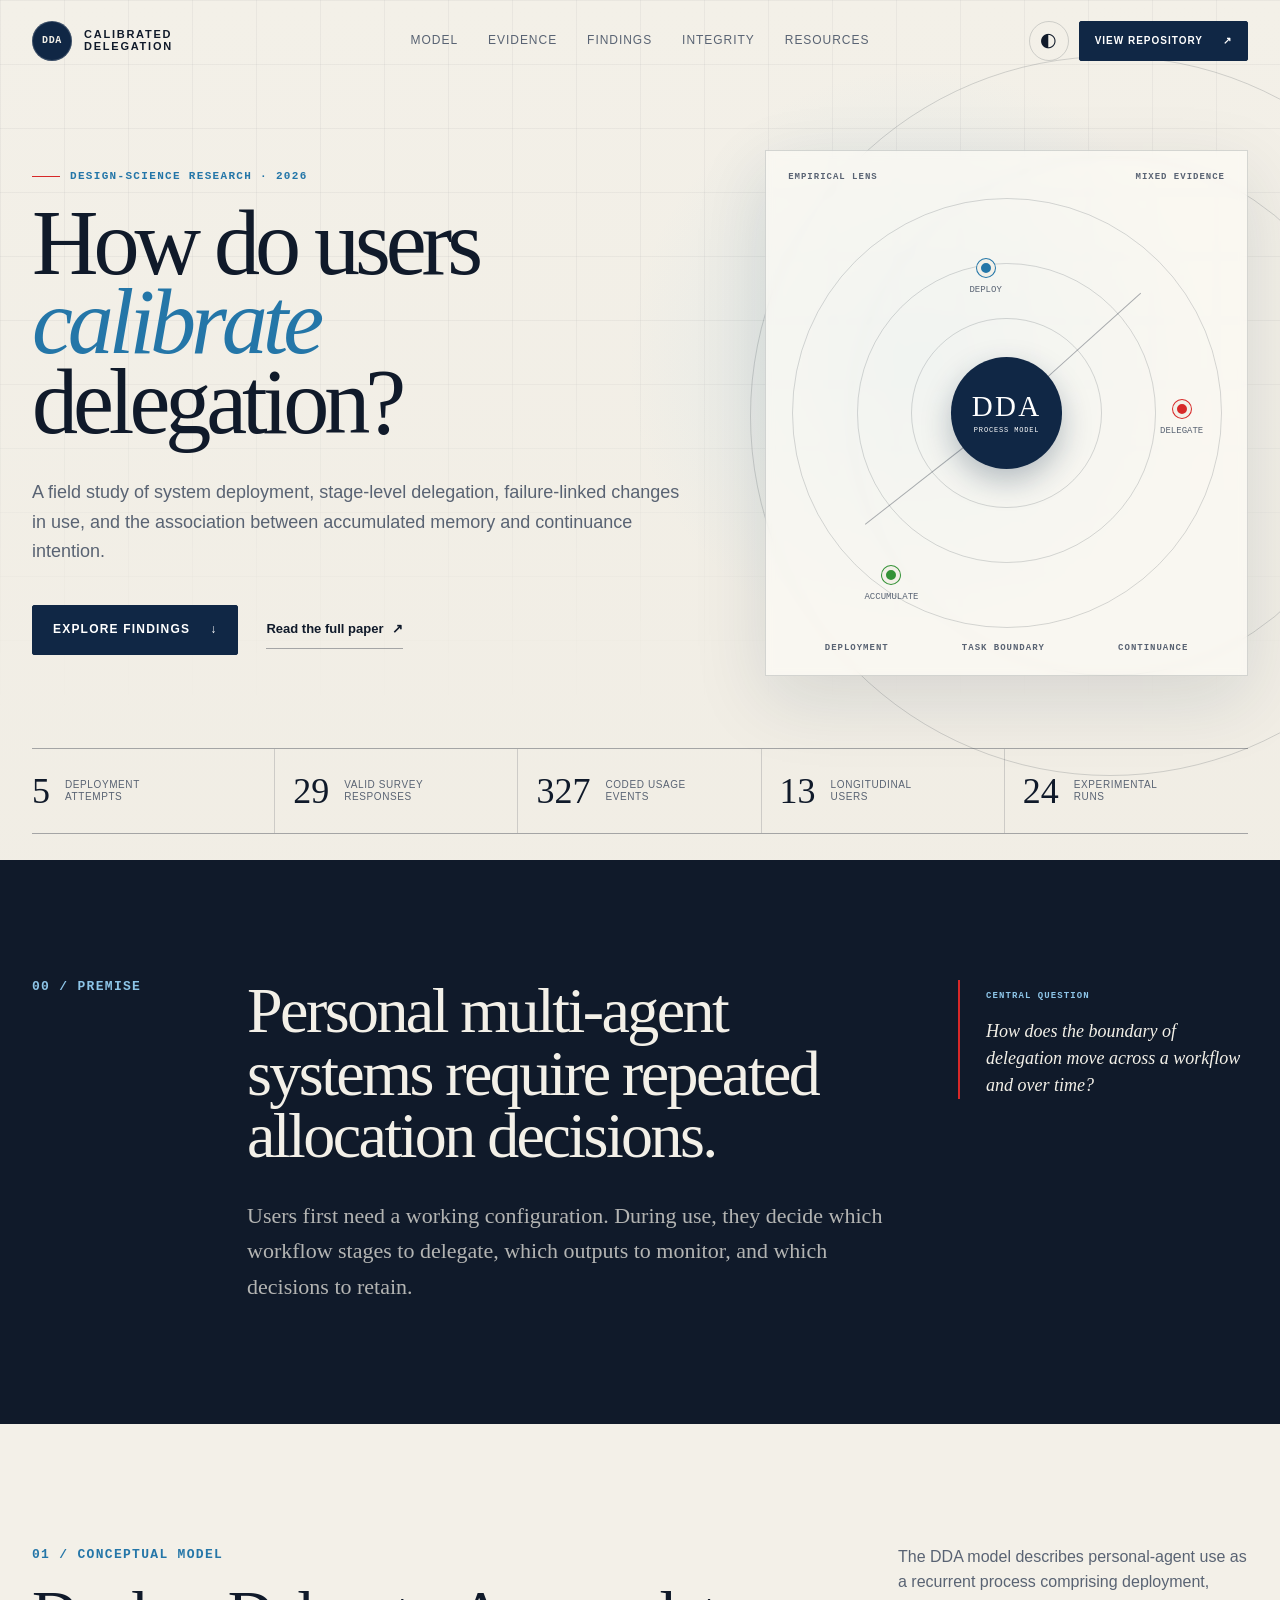
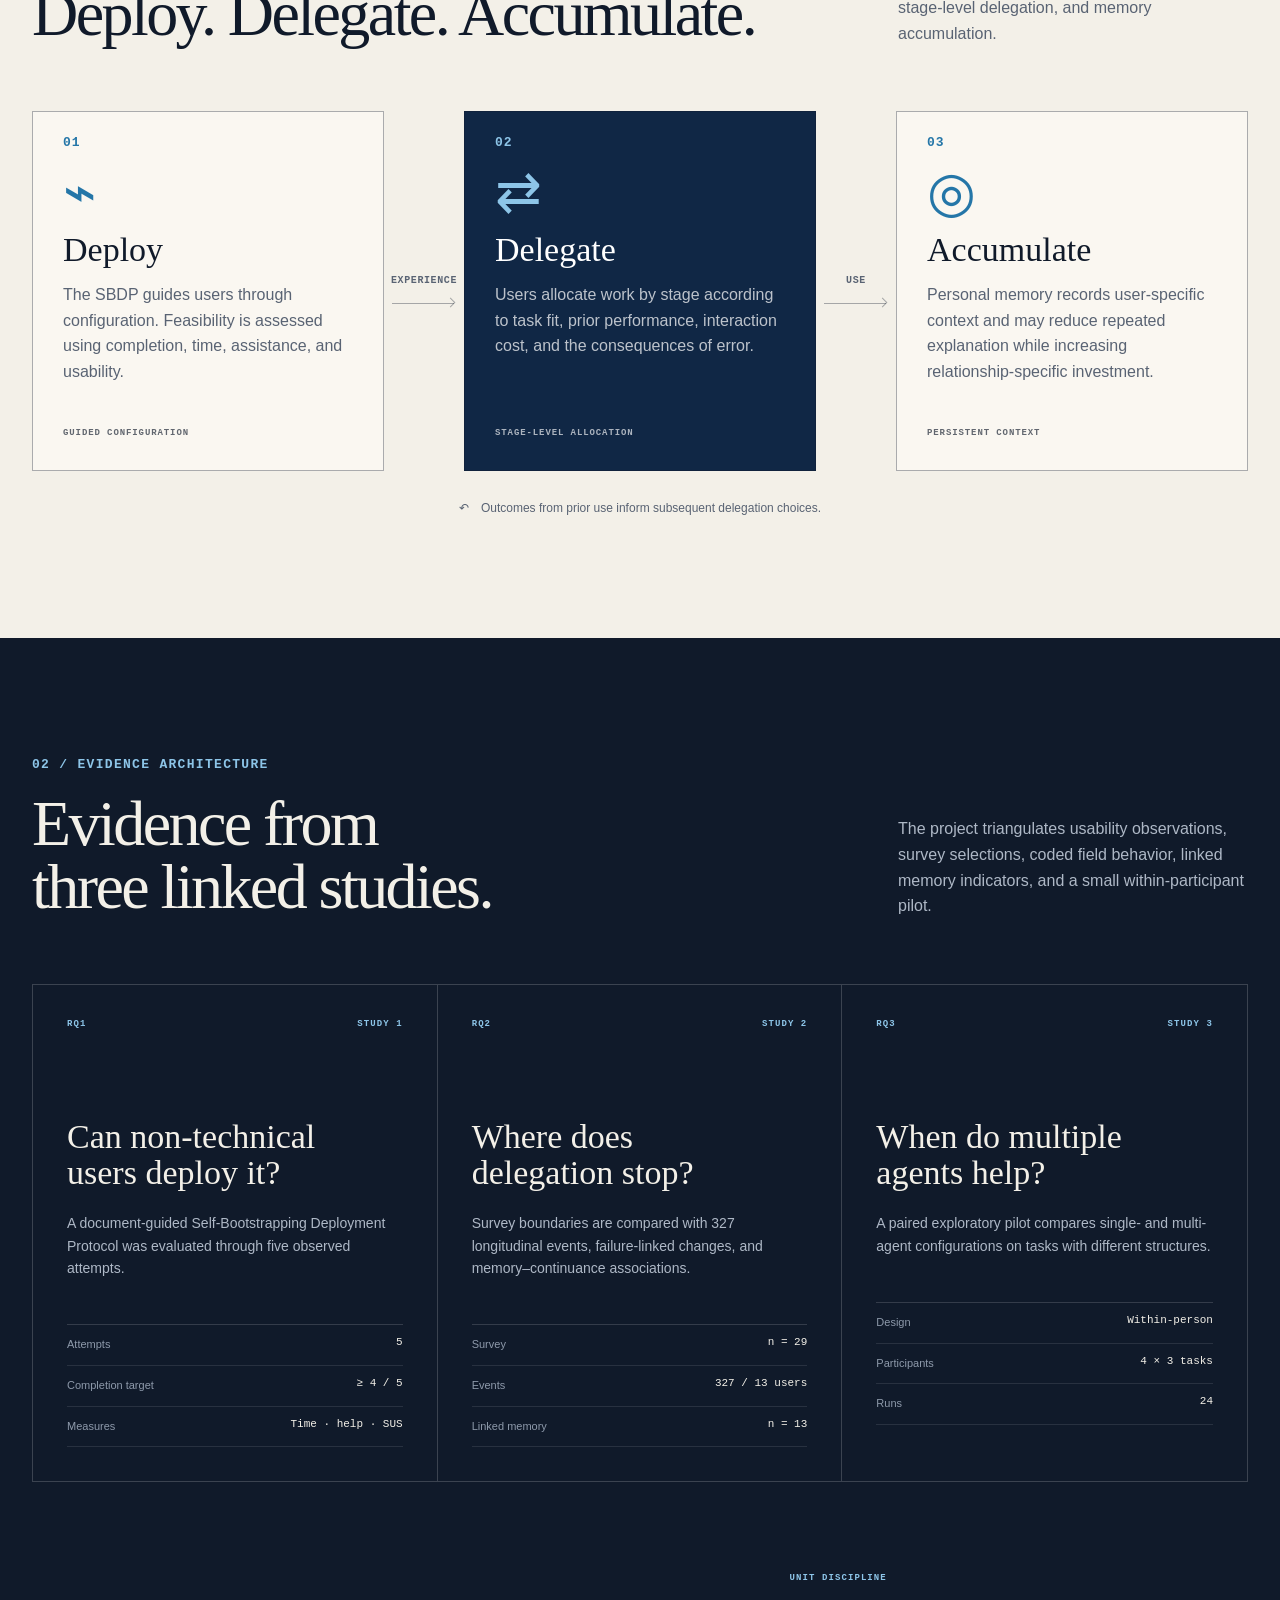
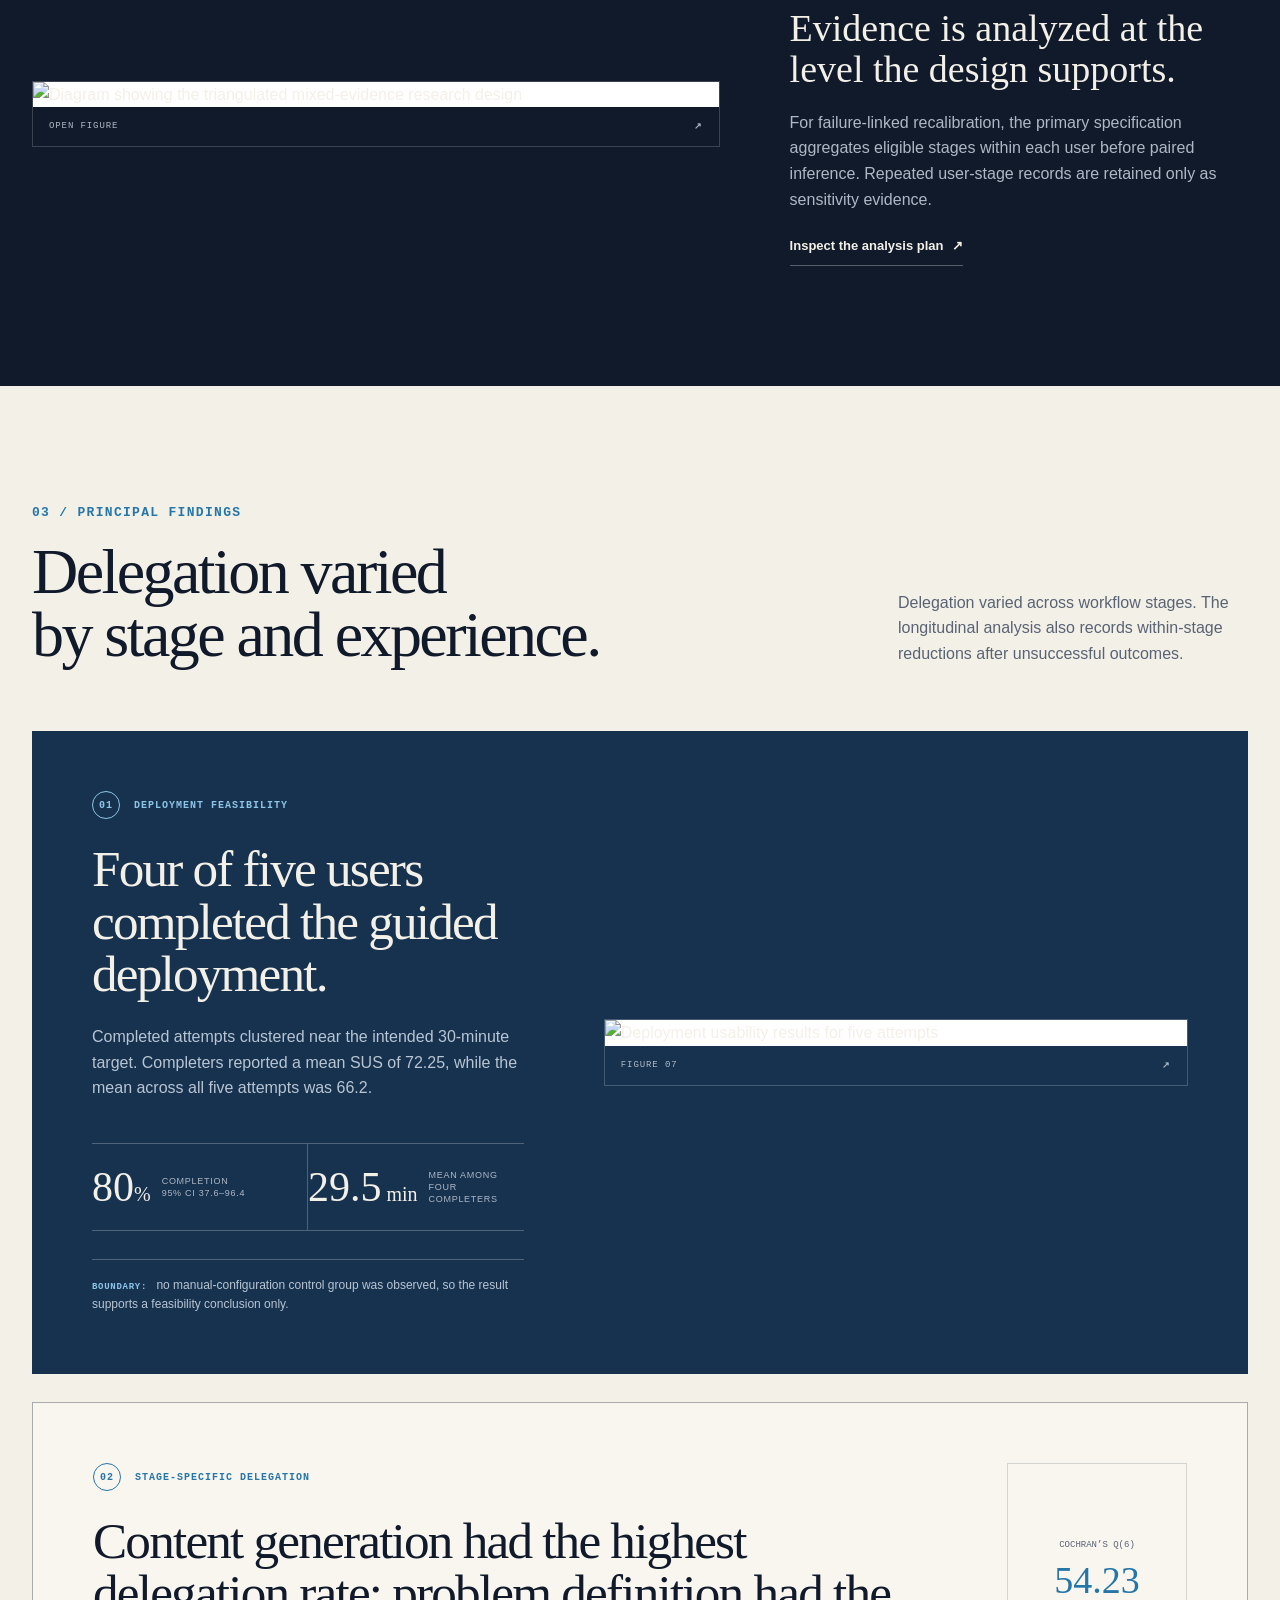
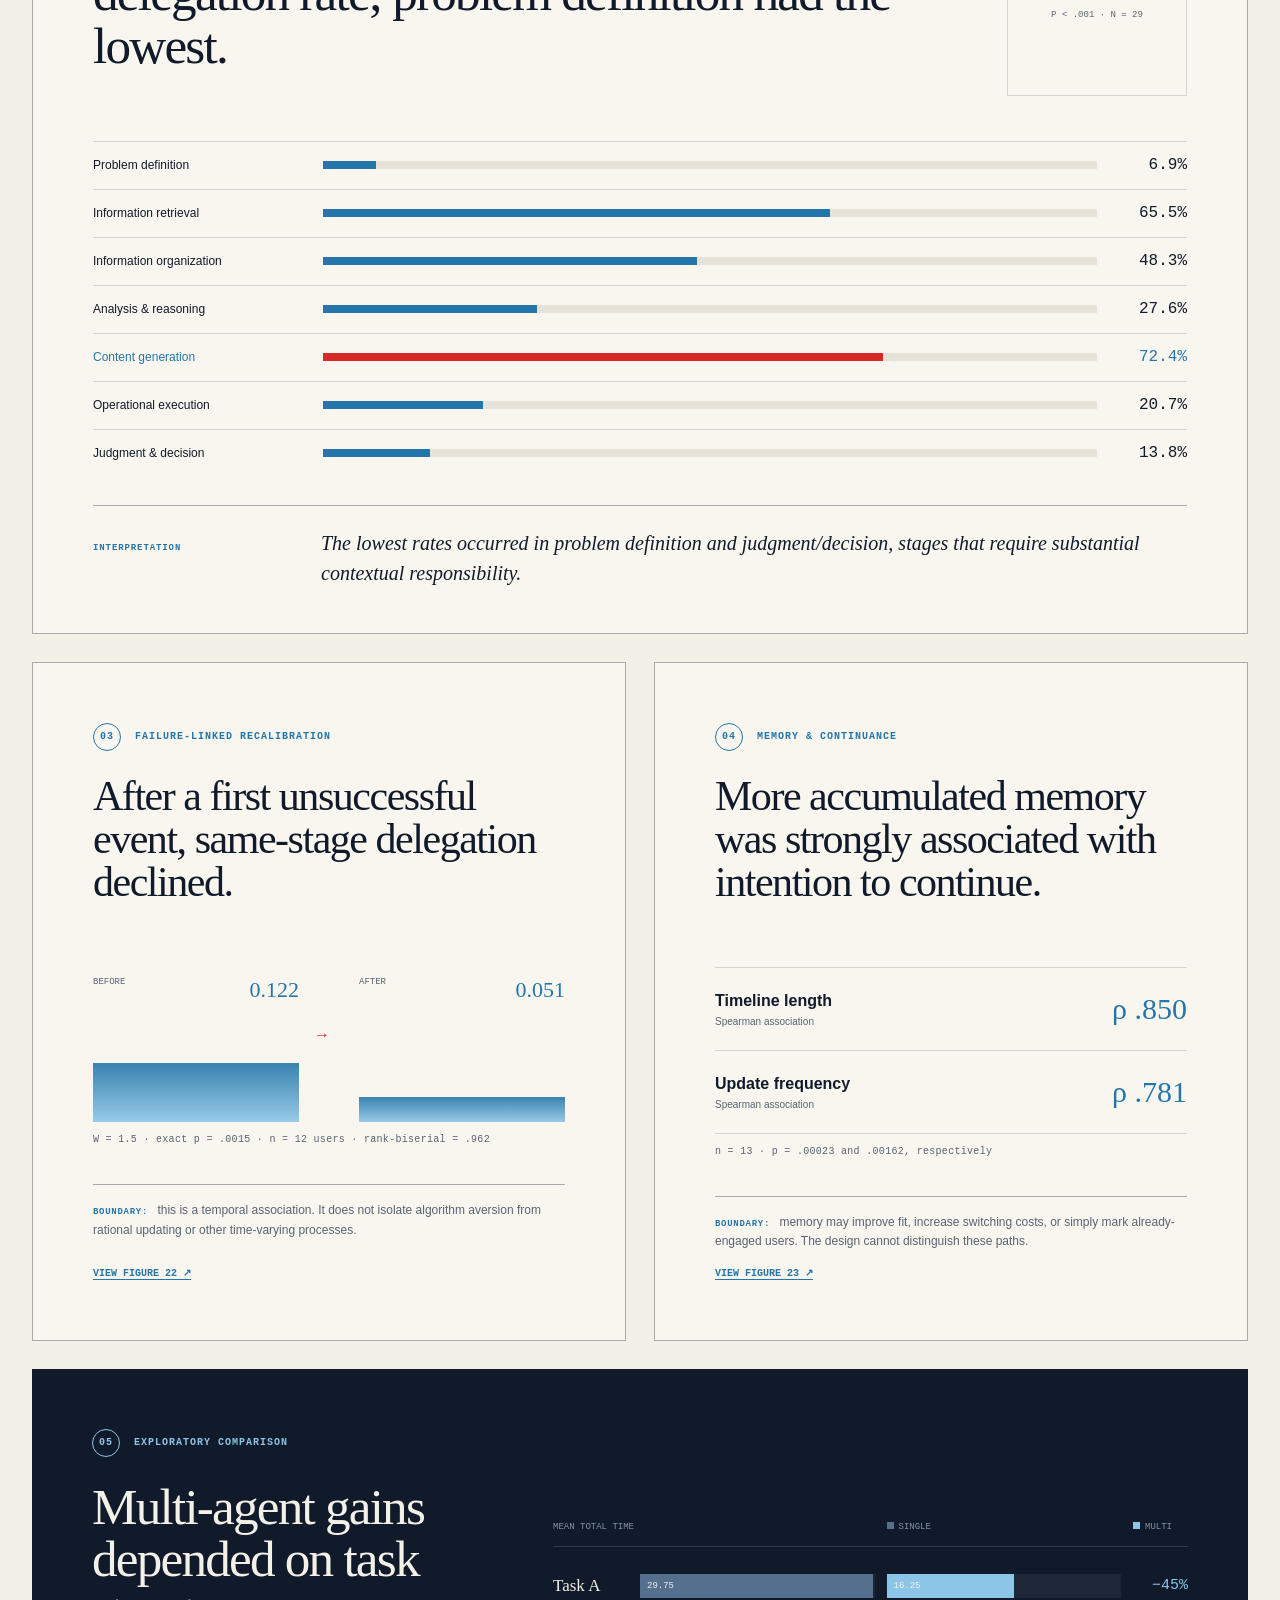
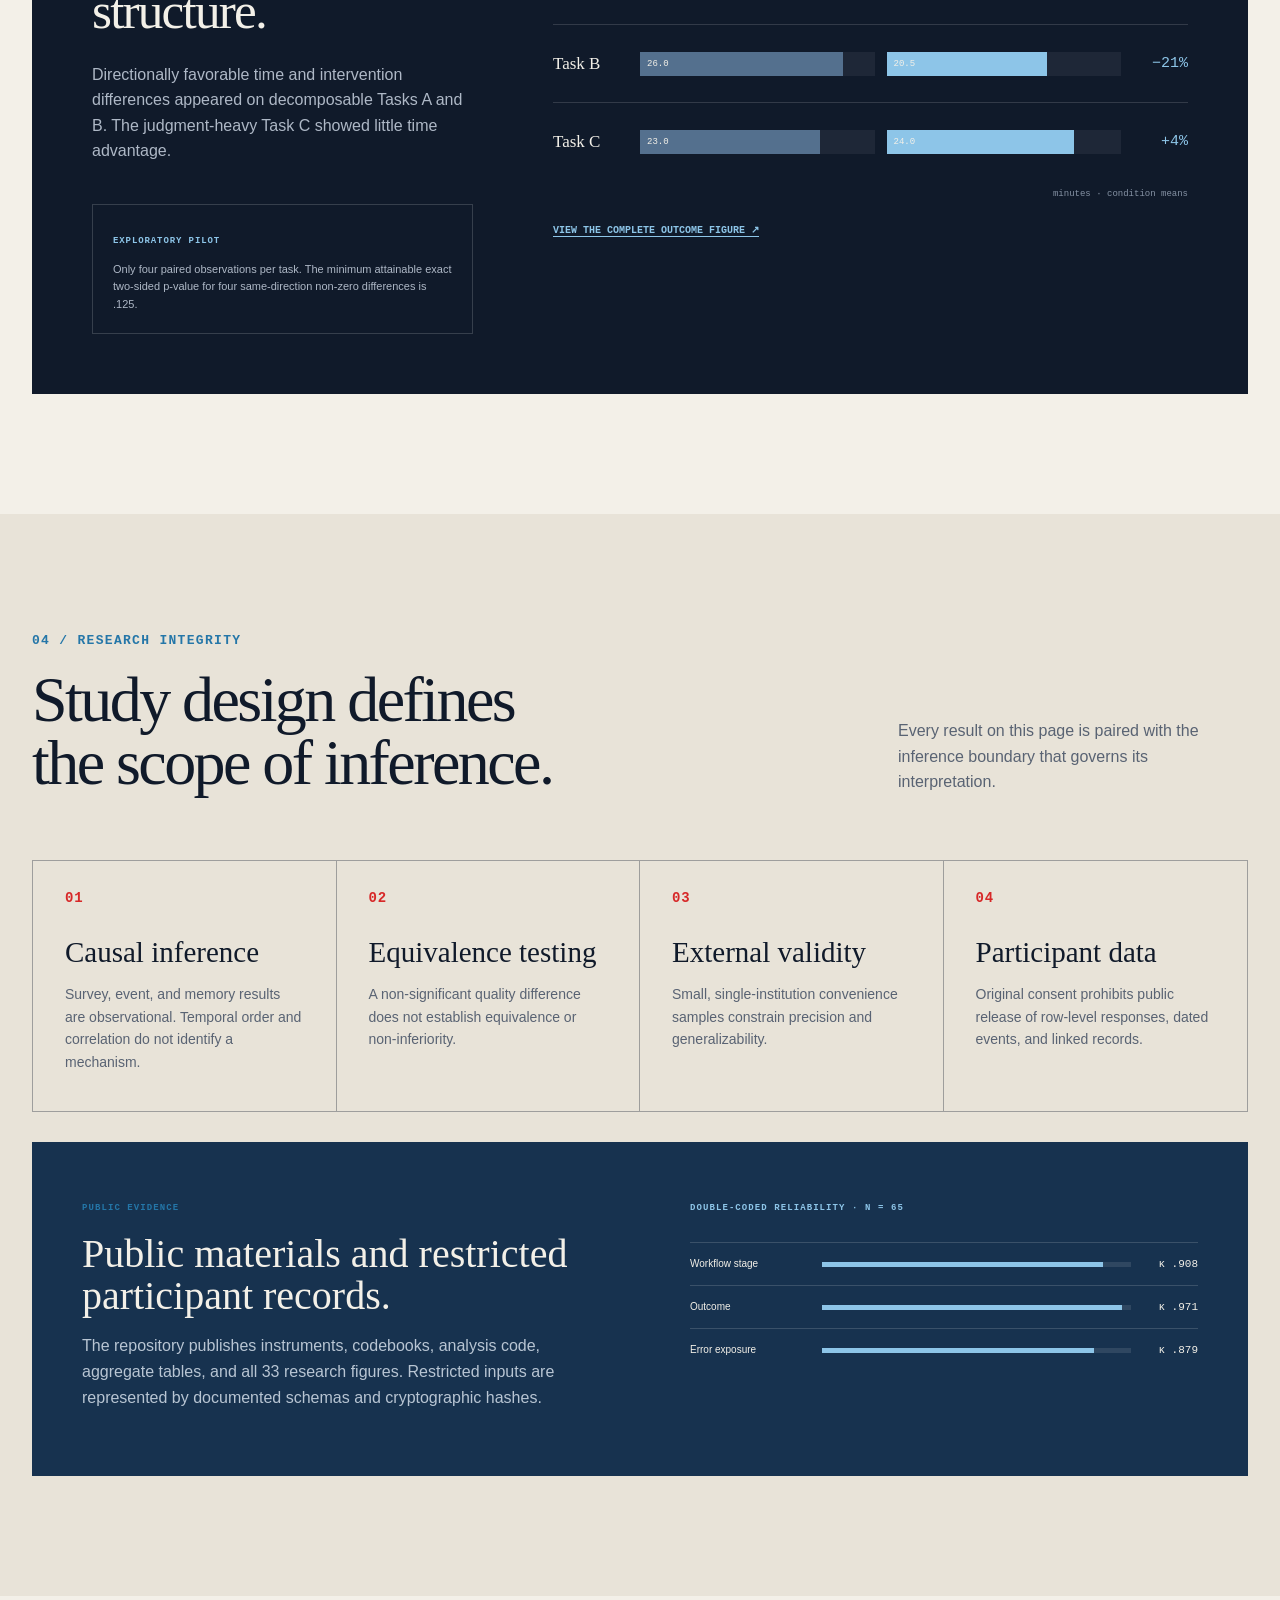
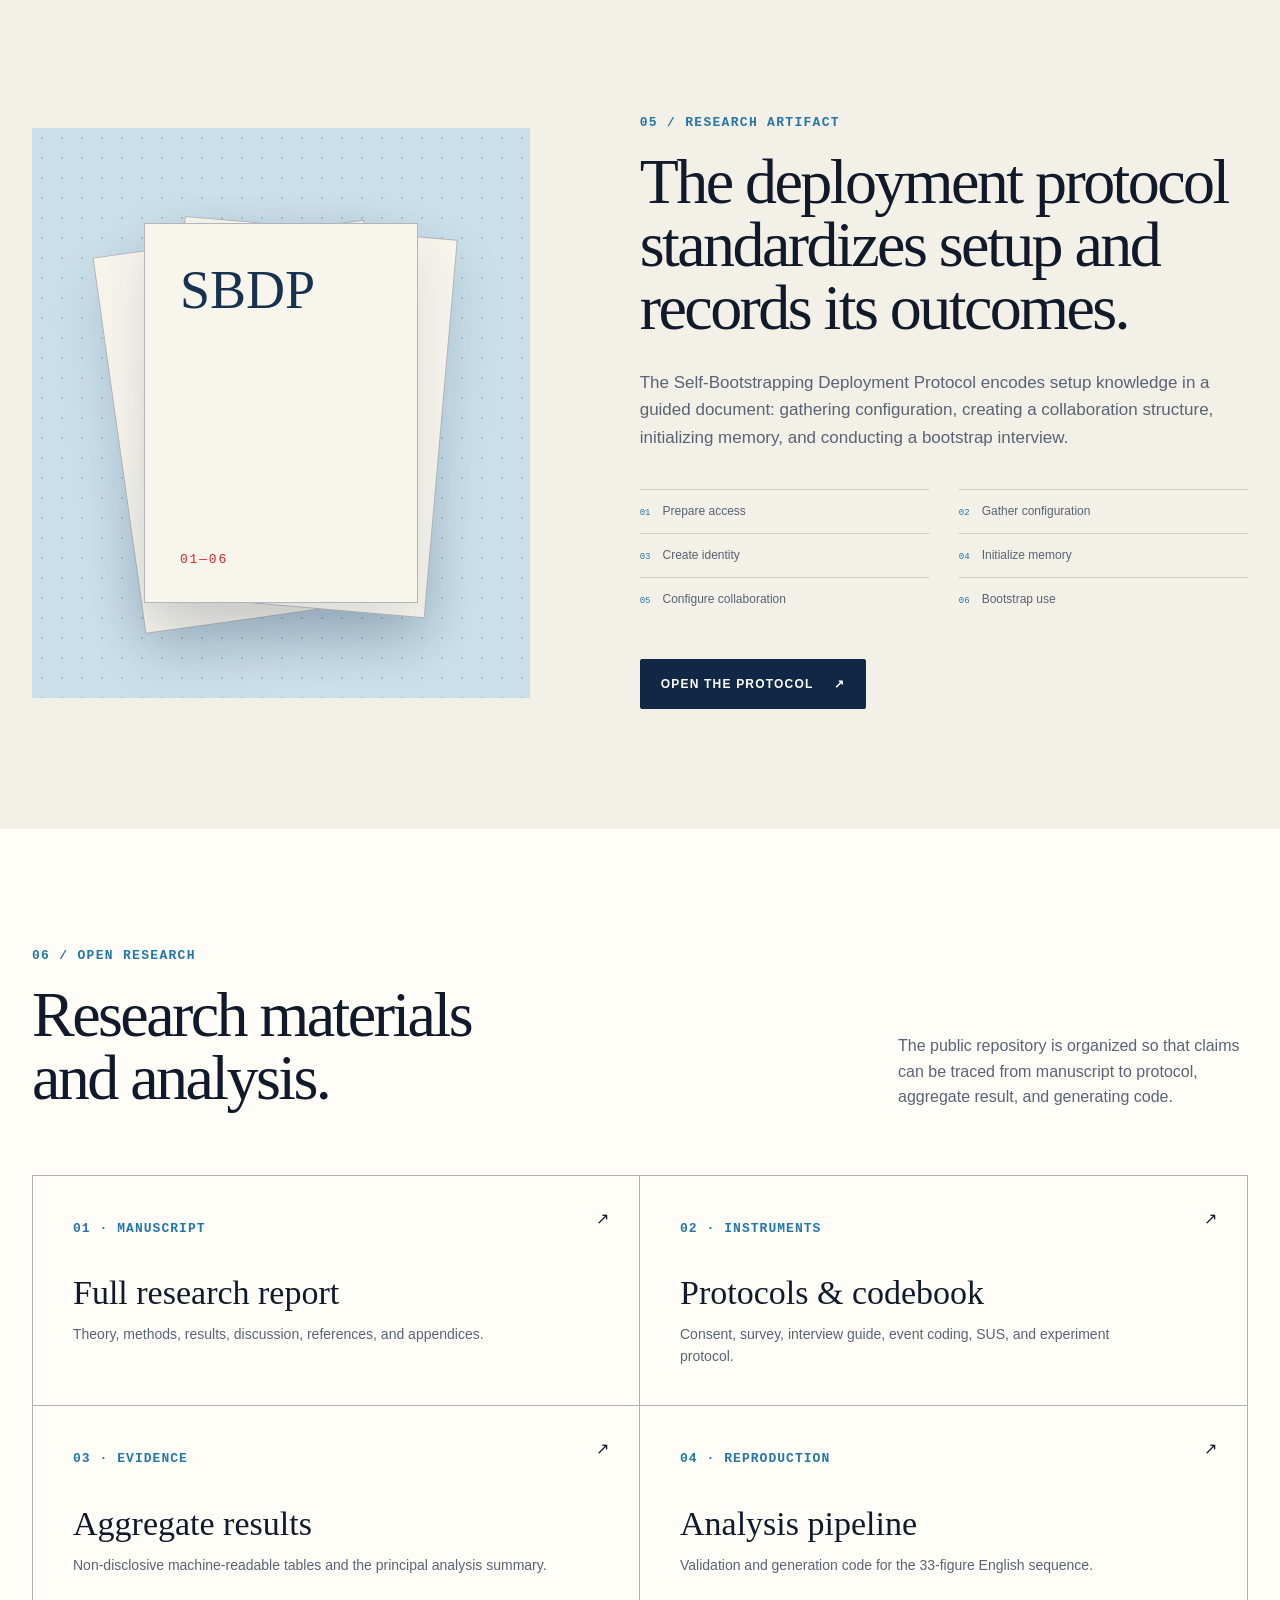
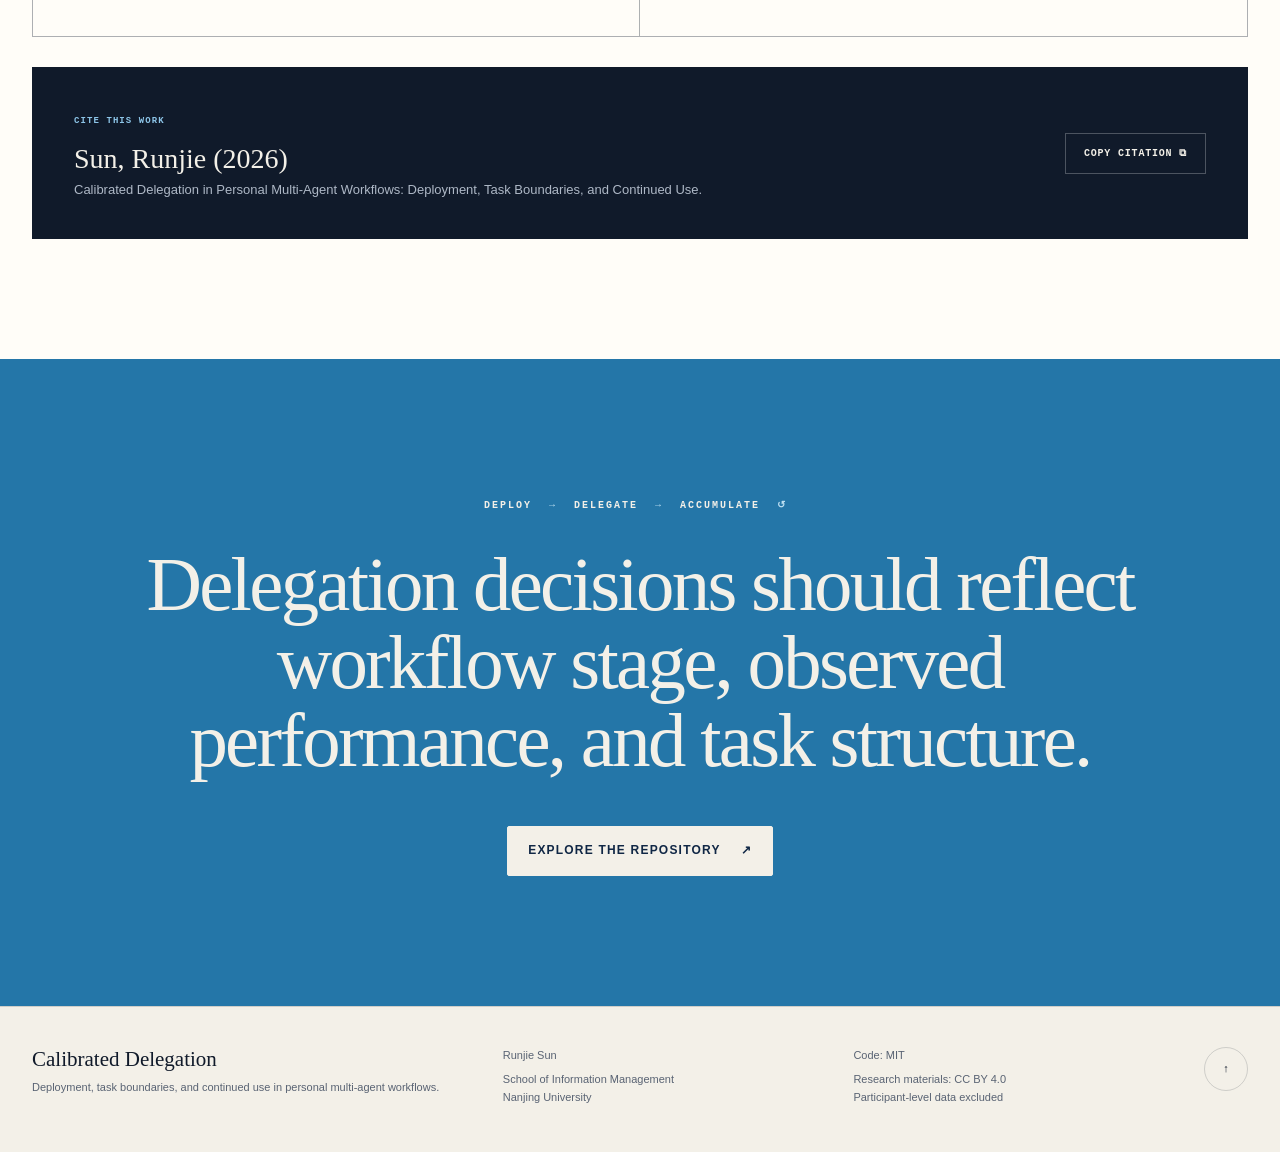
==== website/index.html @ d661abc3 "Build research website and GitHub Pages deployment Add the complete responsive research website, evi" ====
<!doctype html>
<html lang="en" data-theme="light">
  <head>
    <meta charset="UTF-8" />
    <meta name="viewport" content="width=device-width, initial-scale=1.0" />
    <meta name="theme-color" content="#f3f0e8" />
    <meta name="description" content="An empirical study of deployment, task boundaries, and continued use in personal multi-agent workflows." />
    <meta name="author" content="Runjie Sun" />
    <meta name="keywords" content="multi-agent systems, human-AI interaction, task-level delegation, trust calibration, information systems, design science research" />
    <meta name="citation_title" content="Calibrated Delegation in Personal Multi-Agent Workflows: Deployment, Task Boundaries, and Continued Use" />
    <meta name="citation_author" content="Sun, Runjie" />
    <meta name="citation_publication_date" content="2026/08/13" />
    <link rel="canonical" href="https://sunrunjie.github.io/Calibrated-Delegation-in-Personal-Multi-Agent-Workflows/" />
    <meta property="og:title" content="Calibrated Delegation" />
    <meta property="og:description" content="Deployment, task boundaries, and continued use in personal multi-agent workflows." />
    <meta property="og:type" content="website" />
    <meta property="og:url" content="https://sunrunjie.github.io/Calibrated-Delegation-in-Personal-Multi-Agent-Workflows/" />
    <meta property="og:image" content="https://sunrunjie.github.io/Calibrated-Delegation-in-Personal-Multi-Agent-Workflows/og.png" />
    <meta name="twitter:card" content="summary_large_image" />
    <meta name="twitter:title" content="Calibrated Delegation" />
    <meta name="twitter:description" content="A design-science study of personal multi-agent workflows." />
    <meta name="twitter:image" content="https://sunrunjie.github.io/Calibrated-Delegation-in-Personal-Multi-Agent-Workflows/og.png" />
    <title>Calibrated Delegation — Personal Multi-Agent Workflows</title>
    <script>document.documentElement.classList.add('js')</script>
    <link rel="stylesheet" href="styles.css" />
    <script src="script.js" defer></script>
    <script type="application/ld+json">
      {"@context":"https://schema.org","@type":"ScholarlyArticle","headline":"Calibrated Delegation in Personal Multi-Agent Workflows: Deployment, Task Boundaries, and Continued Use","author":{"@type":"Person","name":"Runjie Sun","affiliation":{"@type":"CollegeOrUniversity","name":"Nanjing University"}},"datePublished":"2026-08-13","keywords":["multi-agent systems","human-AI interaction","task-level delegation","trust calibration","information systems","design science research"],"url":"https://sunrunjie.github.io/Calibrated-Delegation-in-Personal-Multi-Agent-Workflows/","license":"https://creativecommons.org/licenses/by/4.0/"}
    </script>
  </head>
  <body>
    <a class="skip-link" href="#content">Skip to content</a>
    <div class="reading-progress" aria-hidden="true"><span></span></div>

    <header class="site-header" data-header>
      <a class="wordmark" href="#top" aria-label="Calibrated Delegation home">
        <span class="wordmark-mark" aria-hidden="true"><i>DDA</i></span>
        <span>Calibrated<br />Delegation</span>
      </a>
      <nav class="desktop-nav" aria-label="Primary navigation">
        <a href="#model">Model</a>
        <a href="#evidence">Evidence</a>
        <a href="#findings">Findings</a>
        <a href="#integrity">Integrity</a>
        <a href="#resources">Resources</a>
      </nav>
      <div class="header-actions">
        <button class="icon-button" type="button" data-theme-toggle aria-label="Switch color theme">
          <span class="theme-icon" aria-hidden="true">◐</span>
        </button>
        <a class="button button-small" href="https://github.com/SunRunJie/Calibrated-Delegation-in-Personal-Multi-Agent-Workflows" target="_blank" rel="noreferrer">View repository <span aria-hidden="true">↗</span></a>
        <button class="menu-button" type="button" data-menu-button aria-expanded="false" aria-controls="mobile-menu"><span></span><span></span></button>
      </div>
      <nav class="mobile-menu" id="mobile-menu" data-mobile-menu aria-label="Mobile navigation">
        <a href="#model">Model</a><a href="#evidence">Evidence</a><a href="#findings">Findings</a><a href="#integrity">Integrity</a><a href="#resources">Resources</a>
      </nav>
    </header>

    <main id="content">
      <section class="hero" id="top" aria-labelledby="hero-title">
        <div class="hero-grid" aria-hidden="true"></div>
        <div class="hero-orbit hero-orbit-one" aria-hidden="true"></div>
        <div class="hero-orbit hero-orbit-two" aria-hidden="true"></div>
        <div class="container hero-inner">
          <div class="hero-copy">
            <p class="eyebrow"><span></span> Design-science research · 2026</p>
            <h1 id="hero-title">How do users<br /><em>calibrate</em><br />delegation?</h1>
            <p class="hero-deck">A field study of system deployment, stage-level delegation, failure-linked changes in use, and the association between accumulated memory and continuance intention.</p>
            <div class="hero-actions">
              <a class="button" href="#findings">Explore findings <span aria-hidden="true">↓</span></a>
              <a class="text-link" href="https://github.com/SunRunJie/Calibrated-Delegation-in-Personal-Multi-Agent-Workflows/blob/main/docs/research-report.md" target="_blank" rel="noreferrer">Read the full paper <span aria-hidden="true">↗</span></a>
            </div>
          </div>
          <div class="hero-instrument" aria-label="Study evidence at a glance">
            <div class="instrument-label"><span>Empirical lens</span><span>Mixed evidence</span></div>
            <div class="boundary-dial" aria-hidden="true">
              <div class="dial-rings"></div>
              <div class="dial-line dial-line-a"></div>
              <div class="dial-line dial-line-b"></div>
              <div class="dial-node dial-node-a"><span>Deploy</span></div>
              <div class="dial-node dial-node-b"><span>Delegate</span></div>
              <div class="dial-node dial-node-c"><span>Accumulate</span></div>
              <div class="dial-core"><strong>DDA</strong><span>process model</span></div>
            </div>
            <div class="instrument-foot"><span>Deployment</span><span>Task boundary</span><span>Continuance</span></div>
          </div>
        </div>
        <div class="container evidence-strip" aria-label="Study sample summary">
          <div><strong>5</strong><span>deployment<br />attempts</span></div>
          <div><strong>29</strong><span>valid survey<br />responses</span></div>
          <div><strong>327</strong><span>coded usage<br />events</span></div>
          <div><strong>13</strong><span>longitudinal<br />users</span></div>
          <div><strong>24</strong><span>experimental<br />runs</span></div>
        </div>
      </section>

      <section class="opening-statement section-pad" aria-labelledby="opening-title">
        <div class="container opening-grid">
          <p class="section-index">00 / Premise</p>
          <div>
            <h2 id="opening-title">Personal multi-agent systems require repeated allocation decisions.</h2>
            <p class="lead">Users first need a working configuration. During use, they decide which workflow stages to delegate, which outputs to monitor, and which decisions to retain.</p>
          </div>
          <aside class="research-question">
            <span>Central question</span>
            <p>How does the boundary of delegation move across a workflow and over time?</p>
          </aside>
        </div>
      </section>

      <section class="model section-pad" id="model" aria-labelledby="model-title">
        <div class="container">
          <div class="section-heading">
            <div><p class="section-index">01 / Conceptual model</p><h2 id="model-title">Deploy. Delegate. Accumulate.</h2></div>
            <p>The DDA model describes personal-agent use as a recurrent process comprising deployment, stage-level delegation, and memory accumulation.</p>
          </div>
          <div class="dda-grid">
            <article class="dda-card"><span class="dda-number">01</span><div class="dda-symbol" aria-hidden="true">⌁</div><h3>Deploy</h3><p>The SBDP guides users through configuration. Feasibility is assessed using completion, time, assistance, and usability.</p><small>Guided configuration</small></article>
            <div class="dda-connector" aria-hidden="true"><span>experience</span></div>
            <article class="dda-card dda-card-accent"><span class="dda-number">02</span><div class="dda-symbol" aria-hidden="true">⇄</div><h3>Delegate</h3><p>Users allocate work by stage according to task fit, prior performance, interaction cost, and the consequences of error.</p><small>Stage-level allocation</small></article>
            <div class="dda-connector" aria-hidden="true"><span>use</span></div>
            <article class="dda-card"><span class="dda-number">03</span><div class="dda-symbol" aria-hidden="true">◎</div><h3>Accumulate</h3><p>Personal memory records user-specific context and may reduce repeated explanation while increasing relationship-specific investment.</p><small>Persistent context</small></article>
          </div>
          <p class="feedback-note"><span aria-hidden="true">↶</span> Outcomes from prior use inform subsequent delegation choices.</p>
        </div>
      </section>

      <section class="evidence section-pad" id="evidence" aria-labelledby="evidence-title">
        <div class="container">
          <div class="section-heading section-heading-light">
            <div><p class="section-index">02 / Evidence architecture</p><h2 id="evidence-title">Evidence from<br />three linked studies.</h2></div>
            <p>The project triangulates usability observations, survey selections, coded field behavior, linked memory indicators, and a small within-participant pilot.</p>
          </div>
          <div class="rq-grid">
            <article class="rq-card" data-reveal>
              <div class="rq-top"><span>RQ1</span><span>Study 1</span></div>
              <h3>Can non-technical users deploy it?</h3>
              <p>A document-guided Self-Bootstrapping Deployment Protocol was evaluated through five observed attempts.</p>
              <dl><div><dt>Attempts</dt><dd>5</dd></div><div><dt>Completion target</dt><dd>≥ 4 / 5</dd></div><div><dt>Measures</dt><dd>Time · help · SUS</dd></div></dl>
            </article>
            <article class="rq-card" data-reveal>
              <div class="rq-top"><span>RQ2</span><span>Study 2</span></div>
              <h3>Where does delegation stop?</h3>
              <p>Survey boundaries are compared with 327 longitudinal events, failure-linked changes, and memory–continuance associations.</p>
              <dl><div><dt>Survey</dt><dd>n = 29</dd></div><div><dt>Events</dt><dd>327 / 13 users</dd></div><div><dt>Linked memory</dt><dd>n = 13</dd></div></dl>
            </article>
            <article class="rq-card" data-reveal>
              <div class="rq-top"><span>RQ3</span><span>Study 3</span></div>
              <h3>When do multiple agents help?</h3>
              <p>A paired exploratory pilot compares single- and multi-agent configurations on tasks with different structures.</p>
              <dl><div><dt>Design</dt><dd>Within-person</dd></div><div><dt>Participants</dt><dd>4 × 3 tasks</dd></div><div><dt>Runs</dt><dd>24</dd></div></dl>
            </article>
          </div>
          <div class="triangulation">
            <button class="figure-frame" type="button" data-figure="figures/05-research-design-triangulation.png" data-caption="Figure 5. Research design triangulation across artifact evaluation, field evidence, and controlled comparison.">
              <img src="figures/05-research-design-triangulation.png" alt="Diagram showing the triangulated mixed-evidence research design" loading="lazy" />
              <span>Open figure <b aria-hidden="true">↗</b></span>
            </button>
            <div class="method-note">
              <span class="micro-label">Unit discipline</span>
              <h3>Evidence is analyzed at the level the design supports.</h3>
              <p>For failure-linked recalibration, the primary specification aggregates eligible stages within each user before paired inference. Repeated user-stage records are retained only as sensitivity evidence.</p>
              <a class="text-link text-link-light" href="https://github.com/SunRunJie/Calibrated-Delegation-in-Personal-Multi-Agent-Workflows/blob/main/analysis/analysis-plan.md" target="_blank" rel="noreferrer">Inspect the analysis plan <span aria-hidden="true">↗</span></a>
            </div>
          </div>
        </div>
      </section>

      <section class="findings section-pad" id="findings" aria-labelledby="findings-title">
        <div class="container">
          <div class="section-heading">
            <div><p class="section-index">03 / Principal findings</p><h2 id="findings-title">Delegation varied<br />by stage and experience.</h2></div>
            <p>Delegation varied across workflow stages. The longitudinal analysis also records within-stage reductions after unsuccessful outcomes.</p>
          </div>

          <article class="finding finding-deploy" data-reveal>
            <div class="finding-copy">
              <p class="finding-kicker"><span>01</span> Deployment feasibility</p>
              <h3>Four of five users completed the guided deployment.</h3>
              <p>Completed attempts clustered near the intended 30-minute target. Completers reported a mean SUS of 72.25, while the mean across all five attempts was 66.2.</p>
              <div class="metric-pair">
                <div><strong>80<span>%</span></strong><small>completion<br />95% CI 37.6–96.4</small></div>
                <div><strong>29.5<span> min</span></strong><small>mean among<br />four completers</small></div>
              </div>
              <p class="boundary-note"><b>Boundary:</b> no manual-configuration control group was observed, so the result supports a feasibility conclusion only.</p>
            </div>
            <button class="figure-frame figure-frame-light" type="button" data-figure="figures/07-deployment-usability-results.png" data-caption="Figure 7. Deployment completion, elapsed time, assistance, and SUS across five observed attempts.">
              <img src="figures/07-deployment-usability-results.png" alt="Deployment usability results for five attempts" loading="lazy" /><span>Figure 07 <b aria-hidden="true">↗</b></span>
            </button>
          </article>

          <article class="finding finding-stage" data-reveal>
            <div class="finding-header">
              <div><p class="finding-kicker"><span>02</span> Stage-specific delegation</p><h3>Content generation had the highest delegation rate; problem definition had the lowest.</h3></div>
              <div class="test-chip"><span>Cochran’s Q(6)</span><strong>54.23</strong><span>p &lt; .001 · n = 29</span></div>
            </div>
            <div class="stage-chart" role="img" aria-label="Delegation rates across seven workflow stages: problem definition 6.9 percent, information retrieval 65.5 percent, information organization 48.3 percent, analysis and reasoning 27.6 percent, content generation 72.4 percent, operational execution 20.7 percent, and judgment and decision 13.8 percent.">
              <div class="stage-row"><span>Problem definition</span><div><i style="--value: 6.9%"></i></div><b>6.9%</b></div>
              <div class="stage-row"><span>Information retrieval</span><div><i style="--value: 65.5%"></i></div><b>65.5%</b></div>
              <div class="stage-row"><span>Information organization</span><div><i style="--value: 48.3%"></i></div><b>48.3%</b></div>
              <div class="stage-row"><span>Analysis &amp; reasoning</span><div><i style="--value: 27.6%"></i></div><b>27.6%</b></div>
              <div class="stage-row stage-row-peak"><span>Content generation</span><div><i style="--value: 72.4%"></i></div><b>72.4%</b></div>
              <div class="stage-row"><span>Operational execution</span><div><i style="--value: 20.7%"></i></div><b>20.7%</b></div>
              <div class="stage-row"><span>Judgment &amp; decision</span><div><i style="--value: 13.8%"></i></div><b>13.8%</b></div>
            </div>
            <div class="finding-interpretation"><span>Interpretation</span><p>The lowest rates occurred in problem definition and judgment/decision, stages that require substantial contextual responsibility.</p></div>
          </article>

          <div class="paired-findings">
            <article class="finding compact-finding" data-reveal>
              <p class="finding-kicker"><span>03</span> Failure-linked recalibration</p>
              <h3>After a first unsuccessful event, same-stage delegation declined.</h3>
              <div class="before-after" aria-label="Mean daily delegation rate declined from 0.122 before to 0.051 after first unsuccessful event">
                <div><span>Before</span><strong>0.122</strong><i style="--height: 100%"></i></div>
                <b aria-hidden="true">→</b>
                <div><span>After</span><strong>0.051</strong><i style="--height: 42%"></i></div>
              </div>
              <p class="stat-line">W = 1.5 · exact p = .0015 · n = 12 users · rank-biserial = .962</p>
              <p class="boundary-note"><b>Boundary:</b> this is a temporal association. It does not isolate algorithm aversion from rational updating or other time-varying processes.</p>
              <button class="mini-figure-link" type="button" data-figure="figures/22-delegation-before-and-after-first-failure.png" data-caption="Figure 22. User-aggregated delegation rate before and after the first unsuccessful event.">View Figure 22 <span aria-hidden="true">↗</span></button>
            </article>
            <article class="finding compact-finding memory-finding" data-reveal>
              <p class="finding-kicker"><span>04</span> Memory &amp; continuance</p>
              <h3>More accumulated memory was strongly associated with intention to continue.</h3>
              <div class="correlation-list">
                <div><span><b>Timeline length</b><small>Spearman association</small></span><strong>ρ .850</strong></div>
                <div><span><b>Update frequency</b><small>Spearman association</small></span><strong>ρ .781</strong></div>
              </div>
              <p class="stat-line">n = 13 · p = .00023 and .00162, respectively</p>
              <p class="boundary-note"><b>Boundary:</b> memory may improve fit, increase switching costs, or simply mark already-engaged users. The design cannot distinguish these paths.</p>
              <button class="mini-figure-link" type="button" data-figure="figures/23-memory-accumulation-and-continuance.png" data-caption="Figure 23. Associations between memory indicators and continuance intention.">View Figure 23 <span aria-hidden="true">↗</span></button>
            </article>
          </div>

          <article class="finding experiment-finding" data-reveal>
            <div class="experiment-copy">
              <p class="finding-kicker"><span>05</span> Exploratory comparison</p>
              <h3>Multi-agent gains depended on task structure.</h3>
              <p>Directionally favorable time and intervention differences appeared on decomposable Tasks A and B. The judgment-heavy Task C showed little time advantage.</p>
              <div class="pilot-warning"><span>Exploratory pilot</span><p>Only four paired observations per task. The minimum attainable exact two-sided p-value for four same-direction non-zero differences is .125.</p></div>
            </div>
            <div class="task-comparison" aria-label="Mean total time comparison by task">
              <div class="comparison-head"><span>Mean total time</span><span class="single-key">Single</span><span class="multi-key">Multi</span></div>
              <div class="task-row"><b>Task A</b><div><i style="--value: 99.2%"></i><em>29.75</em></div><div><i style="--value: 54.2%"></i><em>16.25</em></div><strong>−45%</strong></div>
              <div class="task-row"><b>Task B</b><div><i style="--value: 86.7%"></i><em>26.0</em></div><div><i style="--value: 68.3%"></i><em>20.5</em></div><strong>−21%</strong></div>
              <div class="task-row"><b>Task C</b><div><i style="--value: 76.7%"></i><em>23.0</em></div><div><i style="--value: 80%"></i><em>24.0</em></div><strong>+4%</strong></div>
              <p>minutes · condition means</p>
              <button class="mini-figure-link" type="button" data-figure="figures/30-relative-multi-agent-gains.png" data-caption="Figure 30. Relative multi-agent gains across total time, intervention, and quality outcomes.">View the complete outcome figure <span aria-hidden="true">↗</span></button>
            </div>
          </article>
        </div>
      </section>

      <section class="integrity section-pad" id="integrity" aria-labelledby="integrity-title">
        <div class="container">
          <div class="section-heading">
            <div><p class="section-index">04 / Research integrity</p><h2 id="integrity-title">Study design defines<br />the scope of inference.</h2></div>
            <p>Every result on this page is paired with the inference boundary that governs its interpretation.</p>
          </div>
          <div class="integrity-grid">
            <article class="evidence-boundary-card" data-reveal><span>01</span><h3>Causal inference</h3><p>Survey, event, and memory results are observational. Temporal order and correlation do not identify a mechanism.</p></article>
            <article class="evidence-boundary-card" data-reveal><span>02</span><h3>Equivalence testing</h3><p>A non-significant quality difference does not establish equivalence or non-inferiority.</p></article>
            <article class="evidence-boundary-card" data-reveal><span>03</span><h3>External validity</h3><p>Small, single-institution convenience samples constrain precision and generalizability.</p></article>
            <article class="evidence-boundary-card" data-reveal><span>04</span><h3>Participant data</h3><p>Original consent prohibits public release of row-level responses, dated events, and linked records.</p></article>
          </div>
          <div class="transparency-panel">
            <div>
              <span class="micro-label">Public evidence</span>
              <h3>Public materials and restricted participant records.</h3>
              <p>The repository publishes instruments, codebooks, analysis code, aggregate tables, and all 33 research figures. Restricted inputs are represented by documented schemas and cryptographic hashes.</p>
            </div>
            <div class="reliability-block">
              <span class="micro-label">Double-coded reliability · n = 65</span>
              <div><span>Workflow stage</span><i><b style="--value: 90.8%"></b></i><strong>κ .908</strong></div>
              <div><span>Outcome</span><i><b style="--value: 97.1%"></b></i><strong>κ .971</strong></div>
              <div><span>Error exposure</span><i><b style="--value: 87.9%"></b></i><strong>κ .879</strong></div>
            </div>
          </div>
        </div>
      </section>

      <section class="artifact-section section-pad" aria-labelledby="artifact-title">
        <div class="container artifact-grid">
          <div class="artifact-visual">
            <div class="document-stack" aria-hidden="true"><span></span><span></span><span><b>SBDP</b><i>01—06</i></span></div>
          </div>
          <div class="artifact-copy">
            <p class="section-index">05 / Research artifact</p>
            <h2 id="artifact-title">The deployment protocol standardizes setup and records its outcomes.</h2>
            <p>The Self-Bootstrapping Deployment Protocol encodes setup knowledge in a guided document: gathering configuration, creating a collaboration structure, initializing memory, and conducting a bootstrap interview.</p>
            <ol><li>Prepare access</li><li>Gather configuration</li><li>Create identity</li><li>Initialize memory</li><li>Configure collaboration</li><li>Bootstrap use</li></ol>
            <a class="button" href="https://github.com/SunRunJie/Calibrated-Delegation-in-Personal-Multi-Agent-Workflows/blob/main/artifact/sbdp-installation-guide.md" target="_blank" rel="noreferrer">Open the protocol <span aria-hidden="true">↗</span></a>
          </div>
        </div>
      </section>

      <section class="resources section-pad" id="resources" aria-labelledby="resources-title">
        <div class="container">
          <div class="section-heading">
            <div><p class="section-index">06 / Open research</p><h2 id="resources-title">Research materials<br />and analysis.</h2></div>
            <p>The public repository is organized so that claims can be traced from manuscript to protocol, aggregate result, and generating code.</p>
          </div>
          <div class="resource-grid">
            <a href="https://github.com/SunRunJie/Calibrated-Delegation-in-Personal-Multi-Agent-Workflows/blob/main/docs/research-report.md" target="_blank" rel="noreferrer"><span>01 · Manuscript</span><h3>Full research report</h3><p>Theory, methods, results, discussion, references, and appendices.</p><b aria-hidden="true">↗</b></a>
            <a href="https://github.com/SunRunJie/Calibrated-Delegation-in-Personal-Multi-Agent-Workflows/tree/main/protocols" target="_blank" rel="noreferrer"><span>02 · Instruments</span><h3>Protocols &amp; codebook</h3><p>Consent, survey, interview guide, event coding, SUS, and experiment protocol.</p><b aria-hidden="true">↗</b></a>
            <a href="https://github.com/SunRunJie/Calibrated-Delegation-in-Personal-Multi-Agent-Workflows/tree/main/results/tables" target="_blank" rel="noreferrer"><span>03 · Evidence</span><h3>Aggregate results</h3><p>Non-disclosive machine-readable tables and the principal analysis summary.</p><b aria-hidden="true">↗</b></a>
            <a href="https://github.com/SunRunJie/Calibrated-Delegation-in-Personal-Multi-Agent-Workflows/blob/main/analysis/generate_figures.py" target="_blank" rel="noreferrer"><span>04 · Reproduction</span><h3>Analysis pipeline</h3><p>Validation and generation code for the 33-figure English sequence.</p><b aria-hidden="true">↗</b></a>
          </div>
          <div class="citation-panel">
            <div><span class="micro-label">Cite this work</span><h3>Sun, Runjie (2026)</h3><p>Calibrated Delegation in Personal Multi-Agent Workflows: Deployment, Task Boundaries, and Continued Use.</p></div>
            <button class="copy-button" type="button" data-copy-citation data-copy-text="Sun, R. (2026). Calibrated Delegation in Personal Multi-Agent Workflows: Deployment, Task Boundaries, and Continued Use. Version 1.0.0. https://github.com/SunRunJie/Calibrated-Delegation-in-Personal-Multi-Agent-Workflows">Copy citation <span aria-hidden="true">⧉</span></button>
          </div>
        </div>
      </section>

      <section class="closing" aria-labelledby="closing-title">
        <div class="container closing-inner"><p>Deploy <span>→</span> Delegate <span>→</span> Accumulate <span>↺</span></p><h2 id="closing-title">Delegation decisions should reflect workflow stage, observed performance, and task structure.</h2><a class="button button-inverse" href="https://github.com/SunRunJie/Calibrated-Delegation-in-Personal-Multi-Agent-Workflows" target="_blank" rel="noreferrer">Explore the repository <span aria-hidden="true">↗</span></a></div>
      </section>
    </main>

    <footer class="site-footer">
      <div class="container footer-inner">
        <div><p class="footer-title">Calibrated Delegation</p><p>Deployment, task boundaries, and continued use in personal multi-agent workflows.</p></div>
        <div><p>Runjie Sun</p><p>School of Information Management<br />Nanjing University</p></div>
        <div><p>Code: MIT</p><p>Research materials: CC BY 4.0<br />Participant-level data excluded</p></div>
        <a href="#top" aria-label="Back to top">↑</a>
      </div>
    </footer>

    <dialog class="figure-dialog" data-figure-dialog aria-labelledby="figure-caption">
      <button type="button" data-dialog-close aria-label="Close figure">×</button>
      <div><img data-dialog-image alt="" /><p id="figure-caption" data-dialog-caption></p></div>
    </dialog>
  </body>
</html>
---- website/styles.css ----
:root {
  --paper: #f3f0e8;
  --paper-deep: #e8e3d8;
  --ink: #101a2a;
  --muted: #596373;
  --line: rgba(16, 26, 42, 0.16);
  --line-strong: rgba(16, 26, 42, 0.34);
  --navy: #102745;
  --blue: #2476a8;
  --sky: #8dc5e8;
  --cyan: #9edbea;
  --red: #d72828;
  --green: #349237;
  --white: #fffdf8;
  --display: "Iowan Old Style", "Palatino Linotype", Palatino, Georgia, serif;
  --sans: "Aptos", "Segoe UI", Helvetica, Arial, sans-serif;
  --mono: "Cascadia Mono", "SFMono-Regular", Consolas, monospace;
  --shadow: 0 24px 70px rgba(16, 39, 69, 0.12);
}

[data-theme="dark"] {
  --paper: #0d1725;
  --paper-deep: #142237;
  --ink: #edf3f7;
  --muted: #a9b6c3;
  --line: rgba(214, 228, 239, 0.14);
  --line-strong: rgba(214, 228, 239, 0.3);
  --navy: #8dc5e8;
  --white: #142033;
  --shadow: 0 24px 70px rgba(0, 0, 0, 0.28);
}

*, *::before, *::after { box-sizing: border-box; }
html { scroll-behavior: smooth; scroll-padding-top: 92px; }
body { margin: 0; background: var(--paper); color: var(--ink); font-family: var(--sans); font-size: 16px; line-height: 1.6; text-rendering: optimizeLegibility; }
a { color: inherit; }
button, a { -webkit-tap-highlight-color: transparent; }
button { font: inherit; }
::selection { color: #fff; background: var(--blue); }
.container { width: min(1240px, calc(100% - 64px)); margin: 0 auto; }
.skip-link { position: fixed; z-index: 1000; top: 12px; left: 12px; padding: 10px 14px; background: var(--ink); color: var(--paper); transform: translateY(-150%); }
.skip-link:focus { transform: translateY(0); }
.reading-progress { position: fixed; z-index: 150; top: 0; left: 0; right: 0; height: 3px; pointer-events: none; }
.reading-progress span { display: block; width: 0; height: 100%; background: var(--red); }

.site-header { position: fixed; z-index: 100; inset: 0 0 auto; height: 82px; display: flex; align-items: center; padding: 0 32px; border-bottom: 1px solid transparent; transition: background .3s ease, border-color .3s ease, height .3s ease; }
.site-header.scrolled { height: 68px; background: color-mix(in srgb, var(--paper) 88%, transparent); border-color: var(--line); backdrop-filter: blur(16px); }
.wordmark { display: flex; align-items: center; gap: 12px; font-size: 11px; line-height: 1.05; letter-spacing: .16em; text-transform: uppercase; text-decoration: none; font-weight: 700; }
.wordmark-mark { width: 40px; height: 40px; position: relative; display: grid; place-items: center; color: var(--paper); background: var(--navy); border-radius: 50%; overflow: hidden; box-shadow: inset 0 0 0 1px rgba(255,255,255,.18); }
.wordmark-mark i { font: 700 10px/1 var(--mono); font-style: normal; letter-spacing: .06em; text-align: center; }
.desktop-nav { position: absolute; left: 50%; transform: translateX(-50%); display: flex; gap: 30px; }
.desktop-nav a { font-size: 12px; letter-spacing: .08em; text-transform: uppercase; text-decoration: none; color: var(--muted); }
.desktop-nav a:hover { color: var(--ink); }
.header-actions { margin-left: auto; display: flex; align-items: center; gap: 10px; }
.icon-button, .menu-button { width: 40px; height: 40px; border: 1px solid var(--line); border-radius: 50%; color: var(--ink); background: transparent; cursor: pointer; }
.theme-icon { font-size: 19px; }
.menu-button, .mobile-menu { display: none; }
.button { display: inline-flex; align-items: center; justify-content: center; gap: 20px; min-height: 50px; padding: 0 20px; color: #fff; background: var(--navy); border: 1px solid var(--navy); border-radius: 2px; font-size: 12px; font-weight: 700; letter-spacing: .1em; text-decoration: none; text-transform: uppercase; transition: transform .2s ease, background .2s ease; }
[data-theme="dark"] .button { color: #0d1725; }
.button:hover { transform: translateY(-2px); background: var(--blue); border-color: var(--blue); }
.button-small { min-height: 40px; padding: 0 15px; font-size: 10px; }
.text-link { display: inline-flex; align-items: center; gap: 9px; padding: 8px 0; font-size: 13px; font-weight: 700; text-decoration: none; border-bottom: 1px solid var(--line-strong); }
.text-link:hover { border-color: var(--red); }
.mobile-menu { position: absolute; top: 68px; left: 0; right: 0; padding: 20px 32px; background: var(--paper); border-bottom: 1px solid var(--line); }

.hero { position: relative; min-height: 860px; padding: 150px 0 0; overflow: hidden; background: radial-gradient(circle at 72% 42%, rgba(141, 197, 232, .22), transparent 28%), linear-gradient(180deg, var(--paper), color-mix(in srgb, var(--paper) 80%, var(--paper-deep))); }
.hero-grid { position: absolute; inset: 0; opacity: .28; background-image: linear-gradient(var(--line) 1px, transparent 1px), linear-gradient(90deg, var(--line) 1px, transparent 1px); background-size: 64px 64px; mask-image: linear-gradient(to bottom, #000 35%, transparent 85%); }
.hero-orbit { position: absolute; border: 1px solid var(--line); border-radius: 50%; }
.hero-orbit-one { width: 720px; height: 720px; right: -190px; top: 56px; }
.hero-orbit-two { width: 520px; height: 520px; right: -90px; top: 156px; }
.hero-inner { position: relative; z-index: 2; display: grid; grid-template-columns: minmax(0, 1.15fr) minmax(420px, .85fr); align-items: center; gap: 80px; }
.eyebrow, .section-index { margin: 0 0 22px; color: var(--blue); font: 700 11px/1 var(--mono); letter-spacing: .12em; text-transform: uppercase; }
.section-index { font-size: 13px; letter-spacing: .1em; }
.eyebrow { display: flex; align-items: center; gap: 10px; }
.eyebrow span { width: 28px; height: 1px; background: var(--red); }
.hero h1 { max-width: 750px; margin: 0; font: 400 clamp(64px, 7.2vw, 112px)/.86 var(--display); letter-spacing: -.055em; }
.hero h1 em { color: var(--blue); font-style: italic; }
.hero-deck { max-width: 680px; margin: 36px 0 0; color: var(--muted); font-size: 18px; line-height: 1.65; }
.hero-actions { display: flex; align-items: center; gap: 28px; margin-top: 38px; }
.hero-instrument { position: relative; padding: 22px; border: 1px solid var(--line); box-shadow: var(--shadow); background: color-mix(in srgb, var(--white) 60%, transparent); backdrop-filter: blur(4px); }
.instrument-label, .instrument-foot { display: flex; justify-content: space-between; color: var(--muted); font: 700 9px/1 var(--mono); letter-spacing: .11em; text-transform: uppercase; }
.instrument-foot { justify-content: space-around; }
.boundary-dial { position: relative; width: min(100%, 430px); aspect-ratio: 1; margin: 16px auto; border: 1px solid var(--line); border-radius: 50%; }
.dial-rings, .dial-rings::before, .dial-rings::after { position: absolute; inset: 15%; border: 1px solid var(--line); border-radius: 50%; content: ""; }
.dial-rings::before { inset: 18%; }
.dial-rings::after { inset: 36%; }
.dial-line { position: absolute; top: 50%; left: 50%; width: 42%; height: 1px; transform-origin: left; background: var(--line-strong); }
.dial-line-a { transform: rotate(-42deg); }
.dial-line-b { transform: rotate(142deg); }
.dial-node { position: absolute; width: 18px; height: 18px; border: 4px solid var(--paper); border-radius: 50%; background: var(--blue); box-shadow: 0 0 0 1px var(--blue); }
.dial-node span { position: absolute; top: 22px; left: 50%; color: var(--muted); font: 9px var(--mono); text-transform: uppercase; transform: translateX(-50%); }
.dial-node-a { top: 14%; left: 43%; }
.dial-node-b { top: 47%; right: 7%; background: var(--red); box-shadow: 0 0 0 1px var(--red); }
.dial-node-c { bottom: 10%; left: 21%; background: var(--green); box-shadow: 0 0 0 1px var(--green); }
.dial-core { position: absolute; inset: 37%; display: flex; flex-direction: column; align-items: center; justify-content: center; color: #fff; background: var(--navy); border-radius: 50%; box-shadow: 0 12px 30px rgba(16, 39, 69, .28); }
[data-theme="dark"] .dial-core { color: #0d1725; }
.dial-core strong { font: 400 29px/1 var(--display); letter-spacing: .08em; }
.dial-core span { margin-top: 5px; font: 7px var(--mono); letter-spacing: .12em; text-transform: uppercase; }
.evidence-strip { position: relative; z-index: 2; display: grid; grid-template-columns: repeat(5, 1fr); margin-top: 72px; border-top: 1px solid var(--line-strong); border-bottom: 1px solid var(--line-strong); }
.evidence-strip > div { display: flex; align-items: center; gap: 15px; padding: 24px 18px; border-right: 1px solid var(--line); }
.evidence-strip > div:first-child { padding-left: 0; }
.evidence-strip > div:last-child { border: 0; }
.evidence-strip strong { font: 400 36px/1 var(--display); }
.evidence-strip span { color: var(--muted); font-size: 10px; line-height: 1.25; letter-spacing: .06em; text-transform: uppercase; }

.section-pad { padding: 120px 0; }
.opening-statement { background: var(--ink); color: var(--paper); }
.opening-grid { display: grid; grid-template-columns: 150px minmax(0, 1fr) 290px; gap: 65px; align-items: start; }
.opening-statement .section-index { color: var(--sky); }
.opening-statement h2, .section-heading h2 { margin: 0; font: 400 clamp(44px, 5vw, 74px)/.98 var(--display); letter-spacing: -.04em; }
.lead { max-width: 800px; margin: 30px 0 0; color: color-mix(in srgb, var(--paper) 72%, transparent); font: 400 22px/1.6 var(--display); }
.research-question { padding-left: 26px; border-left: 2px solid var(--red); }
.research-question span { color: var(--sky); font: 700 9px var(--mono); letter-spacing: .12em; text-transform: uppercase; }
.research-question p { margin: 12px 0 0; font: italic 18px/1.5 var(--display); }
.section-heading { display: grid; grid-template-columns: 1fr 350px; gap: 50px; align-items: end; margin-bottom: 65px; }
.section-heading > p { margin: 0; color: var(--muted); font-size: 16px; }
.dda-grid { display: grid; grid-template-columns: 1fr 80px 1fr 80px 1fr; align-items: stretch; }
.dda-card { position: relative; display: flex; min-height: 360px; padding: 24px 30px 30px; flex-direction: column; border: 1px solid var(--line-strong); background: color-mix(in srgb, var(--white) 58%, transparent); transition: transform .25s ease, box-shadow .25s ease; }
.dda-card:hover { transform: translateY(-6px); box-shadow: var(--shadow); }
.dda-card-accent { color: #fff; background: var(--navy); }
[data-theme="dark"] .dda-card-accent { color: #0d1725; }
.dda-number { color: var(--blue); font: 700 13px/1 var(--mono); letter-spacing: .08em; }
.dda-card-accent .dda-number { color: var(--sky); }
.dda-symbol { margin: 15px 0 13px; color: var(--blue); font: 300 56px/1 var(--display); }
.dda-card-accent .dda-symbol { color: var(--sky); }
.dda-card h3 { margin: 0 0 15px; font: 400 34px/1 var(--display); }
.dda-card p { margin: 0; color: var(--muted); }
.dda-card-accent p { color: rgba(255,255,255,.72); }
[data-theme="dark"] .dda-card-accent p { color: rgba(13,23,37,.72); }
.dda-card small { margin-top: auto; padding-top: 34px; font: 700 9px/1.3 var(--mono); letter-spacing: .1em; text-transform: uppercase; opacity: .65; }
.dda-connector { display: flex; align-items: center; justify-content: center; position: relative; }
.dda-connector::before { position: absolute; top: calc(50% + 12px); left: 8px; right: 10px; height: 1px; background: var(--line-strong); content: ""; }
.dda-connector::after { position: absolute; top: calc(50% + 8px); right: 10px; width: 7px; height: 7px; border-top: 1px solid var(--line-strong); border-right: 1px solid var(--line-strong); transform: rotate(45deg); content: ""; }
.dda-connector span { position: relative; top: -10px; z-index: 1; padding: 0; color: var(--muted); background: transparent; font: 700 10px/1 var(--mono); letter-spacing: .06em; text-transform: uppercase; }
.feedback-note { display: flex; justify-content: center; gap: 12px; margin: 28px 0 0; color: var(--muted); font-size: 12px; }

.evidence { color: #f3f0e8; background: #101a2a; }
.section-heading-light .section-index { color: var(--sky); }
.section-heading-light > p { color: #aeb8c6; }
.rq-grid { display: grid; grid-template-columns: repeat(3, 1fr); border: 1px solid rgba(255,255,255,.18); }
.rq-card { min-height: 440px; padding: 34px; border-right: 1px solid rgba(255,255,255,.18); }
.rq-card:last-child { border: 0; }
.rq-top { display: flex; justify-content: space-between; color: var(--sky); font: 700 9px var(--mono); letter-spacing: .12em; text-transform: uppercase; }
.rq-card h3 { max-width: 310px; margin: 90px 0 20px; font: 400 34px/1.08 var(--display); }
.rq-card > p { max-width: 340px; color: #aeb8c6; font-size: 14px; }
.rq-card dl { margin: 45px 0 0; border-top: 1px solid rgba(255,255,255,.15); }
.rq-card dl div { display: flex; justify-content: space-between; padding: 11px 0; border-bottom: 1px solid rgba(255,255,255,.1); }
.rq-card dt { color: #8e9aab; font-size: 11px; }
.rq-card dd { margin: 0; font: 11px var(--mono); }
.triangulation { display: grid; grid-template-columns: 1.2fr .8fr; gap: 70px; align-items: center; margin-top: 80px; }
.figure-frame { display: block; width: 100%; padding: 0; color: inherit; background: transparent; border: 1px solid rgba(255,255,255,.18); cursor: zoom-in; text-align: left; }
.figure-frame img { display: block; width: 100%; height: auto; background: #fff; }
.figure-frame > span { display: flex; justify-content: space-between; padding: 14px 16px; color: #aeb8c6; font: 9px var(--mono); letter-spacing: .1em; text-transform: uppercase; }
.figure-frame:hover > span { color: var(--sky); }
.method-note { max-width: 450px; }
.micro-label { color: var(--blue); font: 700 9px var(--mono); letter-spacing: .12em; text-transform: uppercase; }
.evidence .micro-label { color: var(--sky); }
.method-note h3 { margin: 20px 0; font: 400 38px/1.08 var(--display); }
.method-note p { color: #aeb8c6; }
.text-link-light { color: #f3f0e8; border-color: rgba(255,255,255,.3); }

.findings { overflow: hidden; }
.finding { margin-top: 28px; padding: 60px; border: 1px solid var(--line-strong); background: color-mix(in srgb, var(--white) 44%, transparent); }
.finding-deploy { display: grid; grid-template-columns: .85fr 1.15fr; gap: 80px; align-items: center; color: #f3f0e8; background: #17324f; border: 0; }
.finding-copy h3, .finding-header h3, .compact-finding h3, .experiment-copy h3 { margin: 24px 0; font: 400 clamp(35px, 4vw, 54px)/1.02 var(--display); letter-spacing: -.035em; }
.finding-copy > p:not(.finding-kicker):not(.boundary-note) { color: #b8c5d3; }
.finding-kicker { display: flex; align-items: center; gap: 14px; margin: 0; color: var(--blue); font: 700 10px var(--mono); letter-spacing: .1em; text-transform: uppercase; }
.finding-deploy .finding-kicker { color: var(--sky); }
.finding-kicker span { display: grid; width: 28px; height: 28px; place-items: center; border: 1px solid currentColor; border-radius: 50%; }
.metric-pair { display: grid; grid-template-columns: 1fr 1fr; margin: 42px 0 28px; border-top: 1px solid rgba(255,255,255,.24); border-bottom: 1px solid rgba(255,255,255,.24); }
.metric-pair > div { display: flex; min-width: 0; align-items: center; gap: 11px; padding: 22px 0; }
.metric-pair > div:first-child { border-right: 1px solid rgba(255,255,255,.24); }
.metric-pair strong { flex: 0 0 auto; white-space: nowrap; font: 400 42px/1 var(--display); }
.metric-pair strong span { font-size: 20px; }
.metric-pair small { color: #aeb8c6; font-size: 9px; line-height: 1.35; letter-spacing: .08em; text-transform: uppercase; }
.boundary-note { margin: 26px 0 0; padding: 16px 0 0; color: var(--muted); background: transparent; border-top: 1px solid var(--line-strong); font-size: 12px; line-height: 1.6; }
.boundary-note b { margin-right: 6px; color: var(--blue); font: 700 9px var(--mono); letter-spacing: .08em; text-transform: uppercase; }
.finding-deploy .boundary-note { color: #b8c5d3; background: transparent; border-color: rgba(255,255,255,.24); }
.finding-deploy .boundary-note b { color: var(--sky); }
.figure-frame-light { border-color: rgba(255,255,255,.2); }
.finding-stage { padding-bottom: 45px; }
.finding-header { display: grid; grid-template-columns: minmax(0, 1fr) 180px; gap: 70px; }
.finding-header h3 { max-width: 800px; }
.test-chip { display: flex; flex-direction: column; justify-content: center; padding: 24px; border: 1px solid var(--line); text-align: center; }
.test-chip span { color: var(--muted); font: 9px var(--mono); text-transform: uppercase; }
.test-chip strong { margin: 8px 0; color: var(--blue); font: 400 38px var(--display); }
.stage-chart { margin-top: 45px; }
.stage-row { display: grid; grid-template-columns: 210px 1fr 70px; gap: 20px; align-items: center; min-height: 48px; border-top: 1px solid var(--line); }
.stage-row > span { font-size: 12px; }
.stage-row > div { height: 8px; background: var(--paper-deep); }
.stage-row i { display: block; width: var(--value); height: 100%; background: var(--blue); transform-origin: left; }
.stage-row b { font: 400 16px var(--mono); text-align: right; }
.stage-row-peak { color: var(--blue); }
.stage-row-peak i { background: var(--red); }
.finding-interpretation { display: grid; grid-template-columns: 180px 1fr; gap: 48px; align-items: baseline; margin-top: 28px; padding-top: 22px; border-top: 1px solid var(--line-strong); }
.finding-interpretation span { color: var(--blue); font: 700 9px var(--mono); letter-spacing: .1em; text-transform: uppercase; }
.finding-interpretation p { margin: 0; font: italic 20px/1.5 var(--display); }
.paired-findings { display: grid; grid-template-columns: 1fr 1fr; gap: 28px; }
.compact-finding { display: flex; flex-direction: column; }
.compact-finding h3 { font-size: 42px; }
.before-after { display: grid; grid-template-columns: 1fr 30px 1fr; gap: 15px; align-items: end; min-height: 175px; margin-top: 20px; }
.before-after > div { display: grid; grid-template-columns: 1fr auto; align-items: end; height: 145px; }
.before-after span { align-self: start; color: var(--muted); font: 9px var(--mono); text-transform: uppercase; }
.before-after strong { align-self: start; color: var(--blue); font: 400 22px var(--display); }
.before-after i { grid-column: 1 / -1; display: block; width: 100%; height: var(--height); align-self: end; background: linear-gradient(180deg, var(--blue), var(--sky)); opacity: .9; }
.before-after > b { align-self: center; color: var(--red); }
.stat-line { color: var(--muted); font: 10px/1.6 var(--mono); letter-spacing: .03em; }
.mini-figure-link { align-self: flex-start; margin-top: auto; padding: 16px 0 0; color: var(--blue); background: transparent; border: 0; border-bottom: 1px solid currentColor; font: 700 10px var(--mono); text-transform: uppercase; cursor: zoom-in; }
.correlation-list { margin-top: 40px; }
.correlation-list > div { display: flex; align-items: center; justify-content: space-between; padding: 20px 0; border-top: 1px solid var(--line); }
.correlation-list > div:last-child { border-bottom: 1px solid var(--line); }
.correlation-list span { display: flex; flex-direction: column; }
.correlation-list b { font-weight: 600; }
.correlation-list small { color: var(--muted); font-size: 10px; }
.correlation-list strong { color: var(--blue); font: 400 30px var(--display); }
.experiment-finding { display: grid; grid-template-columns: .75fr 1.25fr; gap: 80px; color: #f3f0e8; background: #101a2a; border: 0; }
.experiment-copy > p:not(.finding-kicker) { color: #aeb8c6; }
.experiment-copy .finding-kicker { color: var(--sky); }
.pilot-warning { margin-top: 40px; padding: 20px; border: 1px solid rgba(255,255,255,.16); }
.pilot-warning span { color: var(--sky); font: 700 9px var(--mono); letter-spacing: .1em; text-transform: uppercase; }
.pilot-warning p { margin: 10px 0 0; color: #aeb8c6; font-size: 11px; }
.task-comparison { align-self: center; }
.comparison-head, .task-row { display: grid; grid-template-columns: 75px 1fr 1fr 55px; gap: 12px; align-items: center; }
.comparison-head { padding-bottom: 14px; color: #8592a4; font: 9px var(--mono); text-transform: uppercase; }
.comparison-head span:first-child { grid-column: 1 / 3; }
.single-key::before, .multi-key::before { display: inline-block; width: 7px; height: 7px; margin-right: 5px; background: #54708e; content: ""; }
.multi-key::before { background: var(--sky); }
.task-row { min-height: 78px; border-top: 1px solid rgba(255,255,255,.14); }
.task-row > b { font: 400 17px var(--display); }
.task-row > div { position: relative; height: 24px; background: rgba(255,255,255,.06); }
.task-row i { position: absolute; inset: 0 auto 0 0; width: var(--value); background: #54708e; }
.task-row > div:nth-child(3) i { background: var(--sky); }
.task-row em { position: relative; z-index: 1; display: block; padding: 2px 7px; font: normal 9px/20px var(--mono); }
.task-row > strong { color: var(--sky); font: 400 15px var(--mono); text-align: right; }
.task-comparison > p { color: #8592a4; font: 9px var(--mono); text-align: right; }
.task-comparison .mini-figure-link { color: var(--sky); }

.integrity { background: var(--paper-deep); }
.integrity-grid { display: grid; grid-template-columns: repeat(4, 1fr); border: 1px solid var(--line-strong); }
.evidence-boundary-card { min-height: 250px; padding: 30px 32px; border-right: 1px solid var(--line-strong); }
.evidence-boundary-card:last-child { border: 0; }
.evidence-boundary-card > span { display: block; color: var(--red); font: 700 14px/1 var(--mono); letter-spacing: .06em; }
.evidence-boundary-card h3 { margin: 32px 0 15px; font: 400 29px/1.08 var(--display); }
.evidence-boundary-card p { margin: 0; color: var(--muted); font-size: 14px; line-height: 1.62; }
.transparency-panel { display: grid; grid-template-columns: 1fr 1fr; gap: 100px; margin-top: 30px; padding: 50px; color: #f3f0e8; background: #17324f; }
.transparency-panel h3 { margin: 16px 0; font: 400 40px/1.05 var(--display); }
.transparency-panel p { color: #b8c5d3; }
.reliability-block .micro-label { color: var(--sky); }
.reliability-block > div { display: grid; grid-template-columns: 120px 1fr 55px; gap: 12px; align-items: center; padding: 13px 0; border-top: 1px solid rgba(255,255,255,.15); }
.reliability-block > div:first-of-type { margin-top: 25px; }
.reliability-block > div span { font-size: 10px; }
.reliability-block > div i { height: 5px; background: rgba(255,255,255,.1); }
.reliability-block > div i b { display: block; width: var(--value); height: 100%; background: var(--sky); }
.reliability-block > div strong { font: 11px var(--mono); text-align: right; }

.artifact-section { background: var(--paper); }
.artifact-grid { display: grid; grid-template-columns: .9fr 1.1fr; gap: 110px; align-items: center; }
.artifact-visual { display: grid; min-height: 570px; place-items: center; background: #cbdfea; background-image: radial-gradient(rgba(16,39,69,.16) 1px, transparent 1px); background-size: 20px 20px; }
.document-stack { position: relative; width: 55%; aspect-ratio: .72; }
.document-stack > span { position: absolute; inset: 0; border: 1px solid rgba(16,39,69,.3); background: #f8f5ed; box-shadow: 0 25px 55px rgba(16,39,69,.12); }
.document-stack > span:nth-child(1) { transform: rotate(-8deg) translate(-28px, 10px); }
.document-stack > span:nth-child(2) { transform: rotate(5deg) translate(24px, 2px); }
.document-stack > span:nth-child(3) { display: flex; flex-direction: column; justify-content: space-between; padding: 35px; }
.document-stack b { color: #17324f; font: 400 54px var(--display); }
.document-stack i { color: var(--red); font: normal 13px var(--mono); letter-spacing: .14em; }
.artifact-copy h2 { margin: 0 0 30px; font: 400 clamp(44px, 5vw, 70px)/.98 var(--display); letter-spacing: -.04em; }
.artifact-copy > p:not(.section-index) { max-width: 650px; color: var(--muted); font-size: 17px; }
.artifact-copy ol { display: grid; grid-template-columns: repeat(2, 1fr); gap: 0 30px; margin: 38px 0; padding: 0; list-style: none; counter-reset: stages; }
.artifact-copy li { padding: 12px 0; border-top: 1px solid var(--line); color: var(--muted); font-size: 12px; counter-increment: stages; }
.artifact-copy li::before { margin-right: 12px; color: var(--blue); font: 9px var(--mono); content: "0" counter(stages); }

.resources { background: var(--white); }
.resource-grid { display: grid; grid-template-columns: repeat(2, 1fr); border: 1px solid var(--line-strong); }
.resource-grid a { position: relative; min-height: 230px; padding: 38px 40px; text-decoration: none; border-right: 1px solid var(--line-strong); border-bottom: 1px solid var(--line-strong); transition: color .2s ease, background .2s ease; }
.resource-grid a:nth-child(2n) { border-right: 0; }
.resource-grid a:nth-child(n+3) { border-bottom: 0; }
.resource-grid a:hover { color: #fff; background: var(--navy); }
[data-theme="dark"] .resource-grid a:hover { color: #0d1725; }
.resource-grid a > span { color: var(--blue); font: 700 13px/1 var(--mono); letter-spacing: .08em; text-transform: uppercase; }
.resource-grid h3 { margin: 36px 0 11px; font: 400 34px/1.08 var(--display); }
.resource-grid p { max-width: 480px; margin: 0; color: var(--muted); font-size: 14px; line-height: 1.58; }
.resource-grid a:hover p, .resource-grid a:hover > span { color: inherit; opacity: .72; }
.resource-grid a > b { position: absolute; top: 30px; right: 30px; font-weight: 400; }
.citation-panel { display: grid; grid-template-columns: 1fr auto; gap: 40px; align-items: center; margin-top: 30px; padding: 38px 42px; color: #f3f0e8; background: #101a2a; }
.citation-panel .micro-label { color: var(--sky); }
.citation-panel h3 { margin: 12px 0 5px; font: 400 28px var(--display); }
.citation-panel p { max-width: 750px; margin: 0; color: #aeb8c6; font-size: 13px; }
.copy-button { padding: 14px 18px; color: #f3f0e8; background: transparent; border: 1px solid rgba(255,255,255,.25); font: 700 10px var(--mono); letter-spacing: .08em; text-transform: uppercase; cursor: pointer; }
.copy-button:hover { color: #101a2a; background: var(--sky); }
.closing { padding: 130px 0; color: #f3f0e8; background: #2476a8; }
.closing-inner { text-align: center; }
.closing p { font: 700 10px var(--mono); letter-spacing: .2em; text-transform: uppercase; }
.closing p span { margin: 0 9px; color: #bfe1f3; }
.closing h2 { max-width: 1000px; margin: 35px auto 45px; font: 400 clamp(46px, 6vw, 80px)/1.02 var(--display); letter-spacing: -.035em; }
.button-inverse { color: #102745; background: #f3f0e8; border-color: #f3f0e8; }
.button-inverse:hover { color: #fff; background: #101a2a; border-color: #101a2a; }

.figure-dialog { width: min(1180px, calc(100% - 40px)); max-width: none; max-height: 92vh; padding: 0; color: var(--ink); background: var(--paper); border: 0; box-shadow: 0 30px 100px rgba(0,0,0,.35); }
.figure-dialog::backdrop { background: rgba(4, 10, 18, .78); backdrop-filter: blur(6px); }
.figure-dialog > button { position: sticky; z-index: 2; top: 14px; float: right; width: 42px; height: 42px; margin: 14px; color: var(--ink); background: var(--paper); border: 1px solid var(--line); border-radius: 50%; font-size: 23px; cursor: pointer; }
.figure-dialog > div { padding: 34px; }
.figure-dialog img { display: block; width: 100%; height: auto; background: #fff; }
.figure-dialog p { margin: 18px 0 0; color: var(--muted); font: italic 15px var(--display); }
.js [data-reveal] { opacity: 0; transform: translateY(18px); transition: opacity .6s ease, transform .6s ease; }
.js [data-reveal].revealed { opacity: 1; transform: none; }

.site-footer { padding: 40px 0; border-top: 1px solid var(--line); }
.footer-inner { display: grid; grid-template-columns: 1.4fr 1fr 1fr auto; gap: 50px; color: var(--muted); font-size: 11px; }
.footer-inner p { margin: 0 0 7px; }
.footer-title { color: var(--ink); font: 400 21px var(--display); }
.footer-inner > a { display: grid; width: 44px; height: 44px; place-items: center; color: var(--ink); border: 1px solid var(--line); border-radius: 50%; text-decoration: none; }

@media (max-width: 1000px) {
  .desktop-nav, .header-actions .button-small { display: none; }
  .menu-button { display: inline-flex; flex-direction: column; align-items: center; justify-content: center; gap: 5px; }
  .menu-button span { width: 15px; height: 1px; background: currentColor; }
  .mobile-menu.open { display: grid; gap: 12px; }
  .mobile-menu a { padding: 9px 0; text-decoration: none; border-bottom: 1px solid var(--line); }
  .hero { min-height: auto; }
  .hero-inner { grid-template-columns: 1fr; }
  .hero-instrument { max-width: 600px; }
  .opening-grid { grid-template-columns: 110px 1fr; }
  .research-question { grid-column: 2; }
  .rq-grid { grid-template-columns: 1fr; }
  .rq-card { min-height: auto; border-right: 0; border-bottom: 1px solid rgba(255,255,255,.18); }
  .rq-card h3 { margin-top: 50px; }
  .triangulation, .finding-deploy, .experiment-finding, .artifact-grid { grid-template-columns: 1fr; }
  .paired-findings { grid-template-columns: 1fr; }
  .integrity-grid { grid-template-columns: repeat(2, 1fr); }
  .evidence-boundary-card:nth-child(2) { border-right: 0; }
  .evidence-boundary-card:nth-child(-n+2) { border-bottom: 1px solid var(--line-strong); }
  .transparency-panel { grid-template-columns: 1fr; gap: 55px; }
  .artifact-visual { min-height: 480px; }
  .footer-inner { grid-template-columns: 1fr 1fr; }
  .dda-grid { grid-template-columns: 1fr; gap: 14px; }
  .dda-connector { height: 44px; }
  .dda-connector::before { top: 5px; bottom: 8px; left: 50%; right: auto; width: 1px; height: auto; }
  .dda-connector::after { top: auto; right: auto; bottom: 8px; left: calc(50% - 3px); transform: rotate(135deg); }
  .dda-connector span { top: 0; padding: 5px 7px; background: var(--paper); }
}

@media (max-width: 700px) {
  .container { width: min(100% - 32px, 1240px); }
  .site-header { height: 68px; padding: 0 16px; }
  .wordmark > span:last-child { display: none; }
  .hero { padding-top: 120px; }
  .hero-inner { gap: 55px; }
  .hero h1 { font-size: clamp(54px, 18vw, 78px); }
  .hero-deck { font-size: 16px; }
  .hero-actions { align-items: flex-start; flex-direction: column; gap: 14px; }
  .boundary-dial { max-width: 390px; }
  .evidence-strip { grid-template-columns: repeat(2, 1fr); margin-top: 50px; }
  .evidence-strip > div { padding: 17px 12px; border-bottom: 1px solid var(--line); }
  .evidence-strip > div:first-child { padding-left: 12px; }
  .evidence-strip > div:nth-child(2n) { border-right: 0; }
  .evidence-strip > div:last-child { border-right: 1px solid var(--line); }
  .section-pad { padding: 82px 0; }
  .opening-grid, .section-heading { grid-template-columns: 1fr; gap: 28px; }
  .research-question { grid-column: auto; }
  .section-heading { margin-bottom: 44px; }
  .section-heading h2, .opening-statement h2 { font-size: 44px; }
  .dda-card { min-height: 330px; }
  .rq-card { padding: 26px; }
  .triangulation { gap: 40px; margin-top: 50px; }
  .finding { padding: 30px 22px; }
  .metric-pair { grid-template-columns: 1fr; }
  .metric-pair > div:first-child { border-right: 0; border-bottom: 1px solid rgba(255,255,255,.24); }
  .finding-deploy, .experiment-finding { gap: 44px; }
  .finding-copy h3, .finding-header h3, .compact-finding h3, .experiment-copy h3 { font-size: 36px; }
  .finding-header { grid-template-columns: 1fr; gap: 25px; }
  .test-chip { align-items: center; flex-direction: row; gap: 13px; }
  .stage-row { grid-template-columns: 120px 1fr 55px; gap: 10px; }
  .stage-row > span { font-size: 10px; }
  .finding-interpretation { grid-template-columns: 1fr; gap: 8px; }
  .integrity-grid, .resource-grid { grid-template-columns: 1fr; }
  .evidence-boundary-card, .evidence-boundary-card:nth-child(2), .resource-grid a, .resource-grid a:nth-child(2n), .resource-grid a:nth-child(n+3) { border-right: 0; border-bottom: 1px solid var(--line-strong); }
  .evidence-boundary-card:last-child, .resource-grid a:last-child { border-bottom: 0; }
  .transparency-panel { padding: 30px 22px; }
  .artifact-grid { gap: 60px; }
  .artifact-visual { min-height: 400px; }
  .artifact-copy ol { grid-template-columns: 1fr; }
  .citation-panel { grid-template-columns: 1fr; padding: 28px 22px; }
  .closing { padding: 90px 0; }
  .footer-inner { grid-template-columns: 1fr; gap: 24px; }
}

@media (prefers-reduced-motion: reduce) {
  html { scroll-behavior: auto; }
  *, *::before, *::after { animation-duration: .01ms !important; animation-iteration-count: 1 !important; transition-duration: .01ms !important; }
}
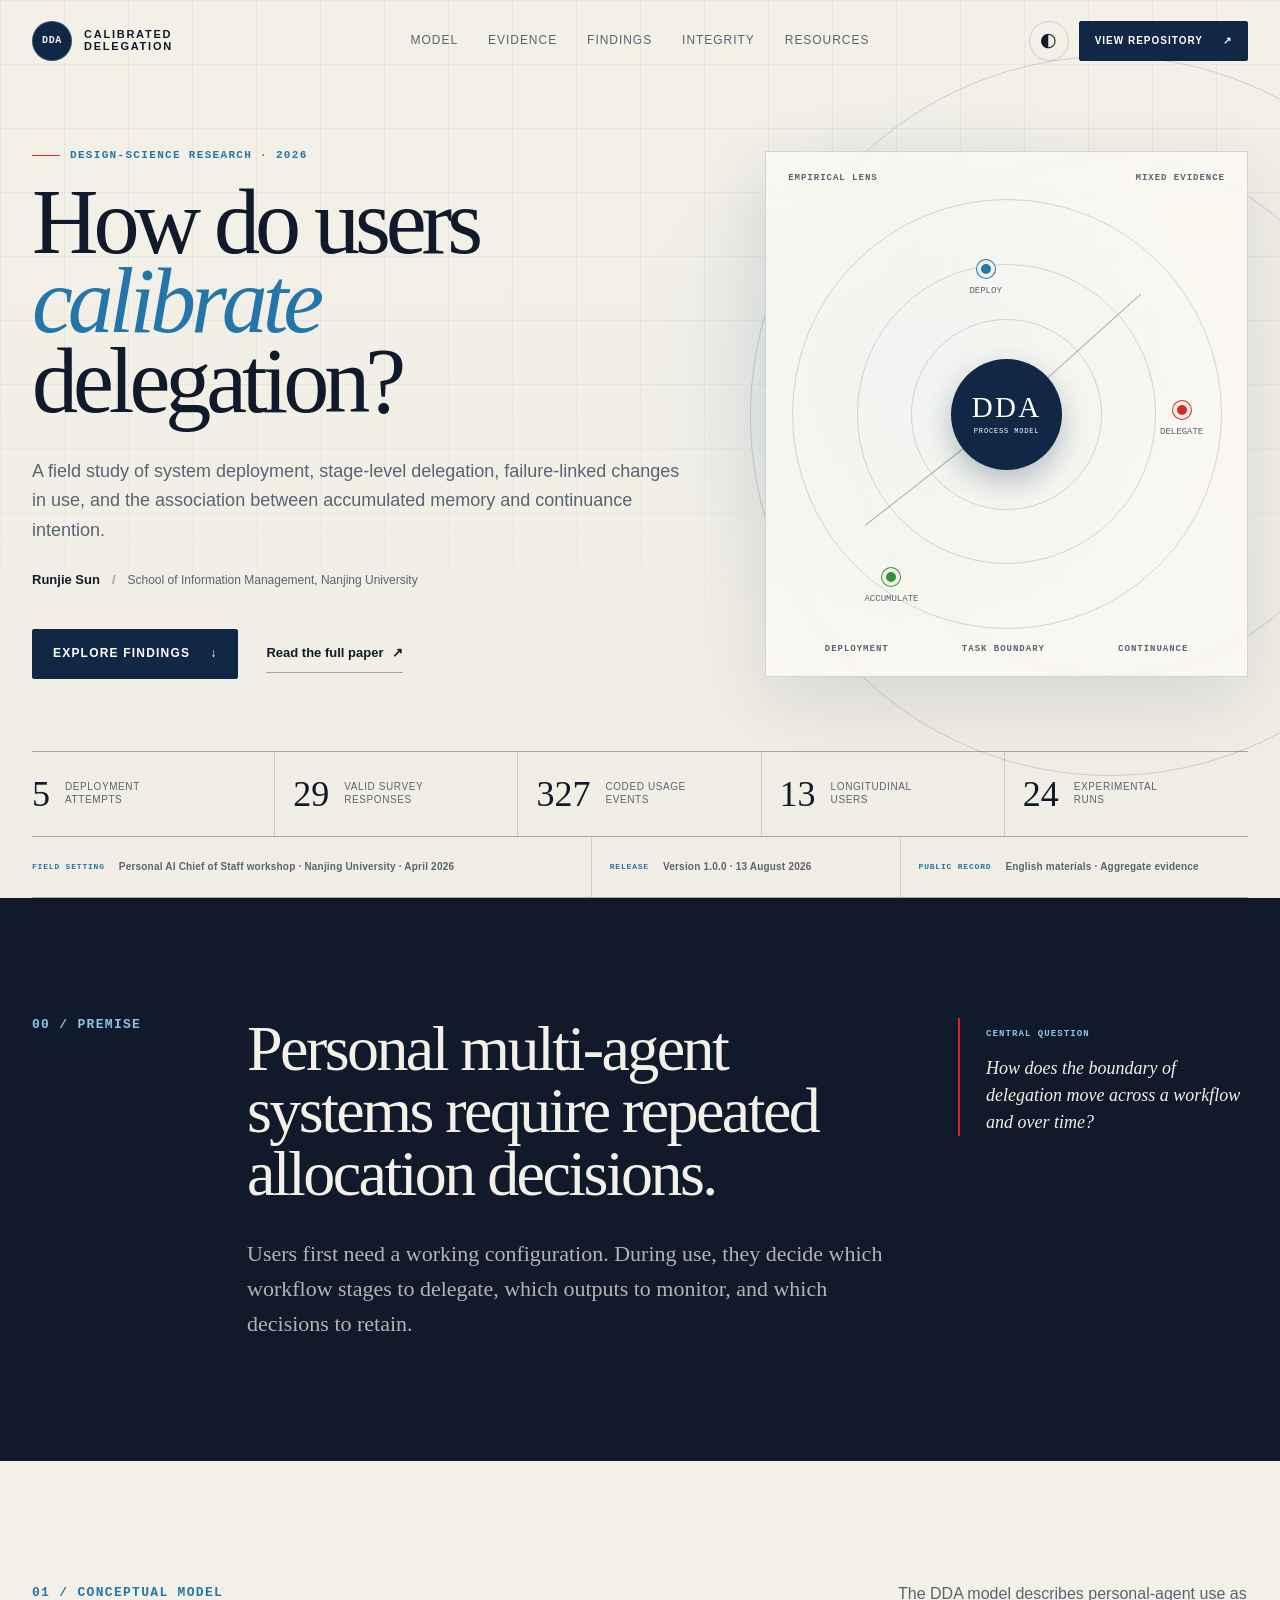
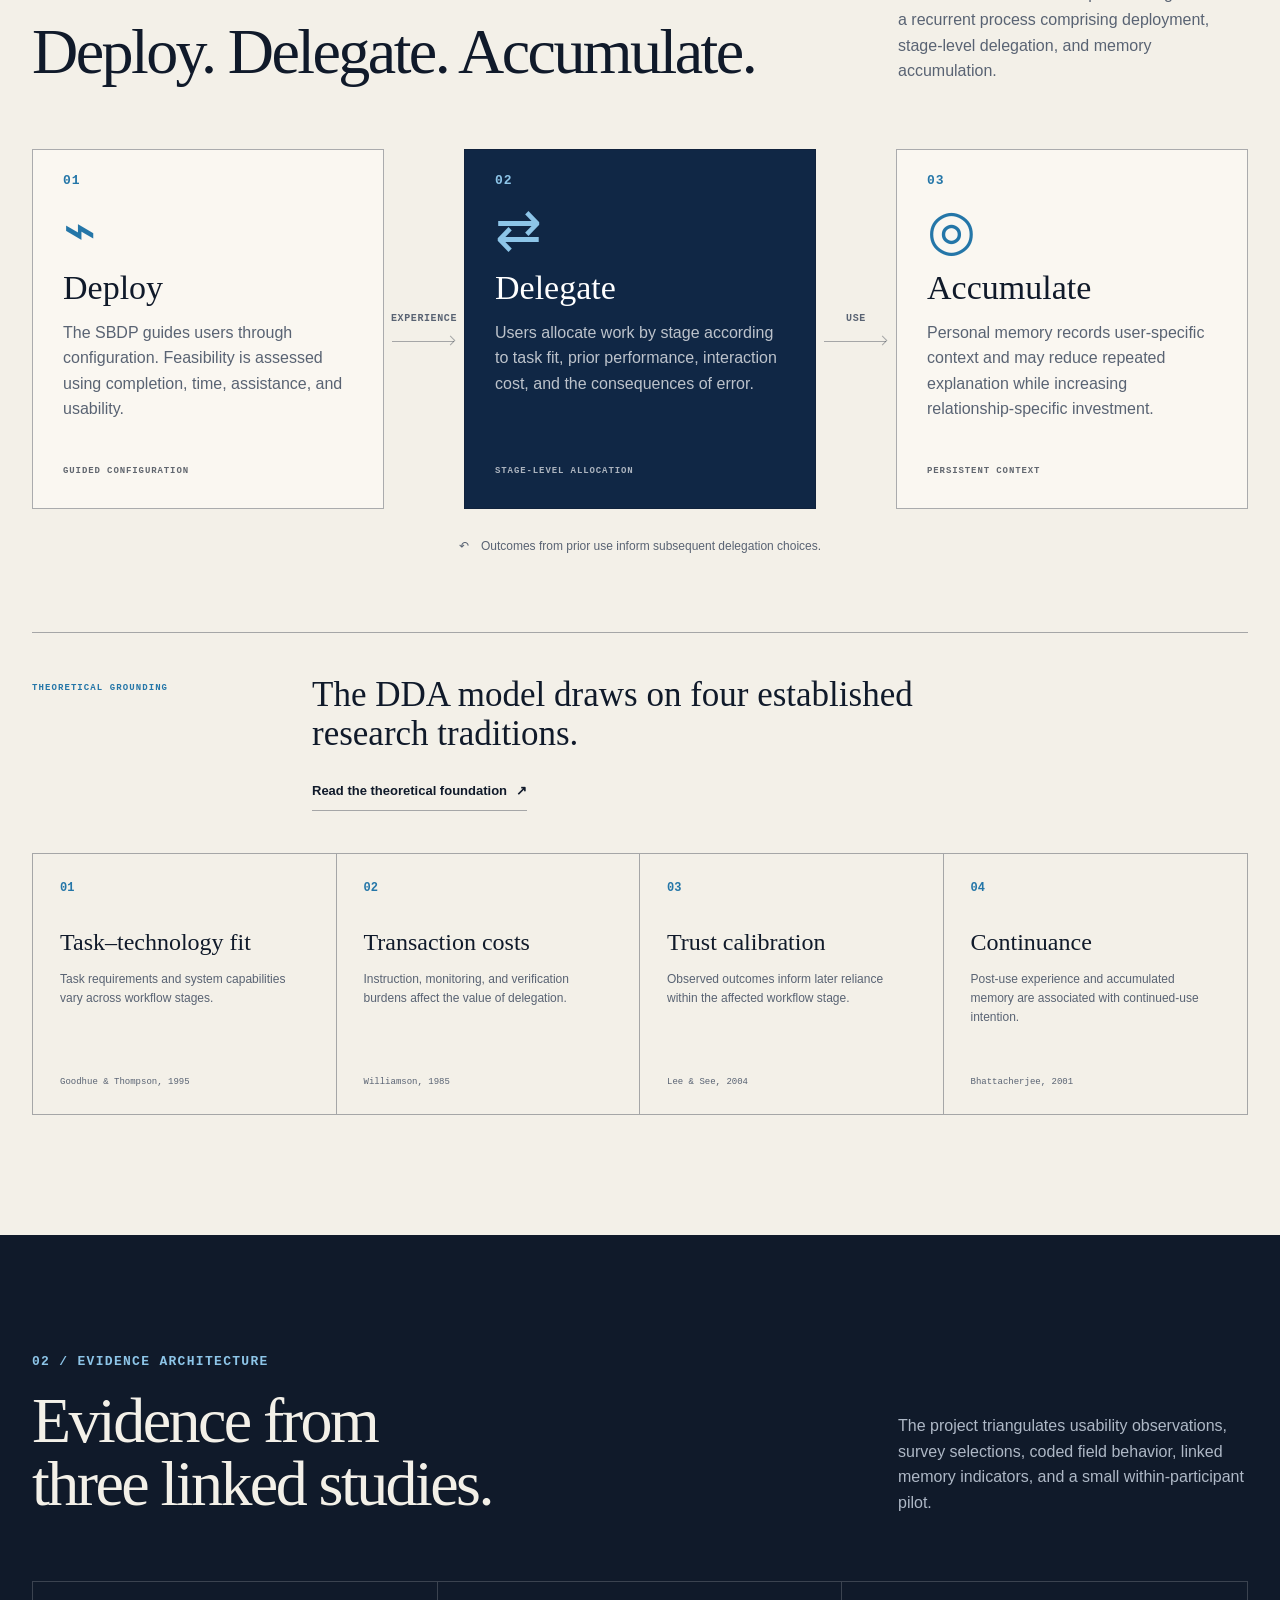
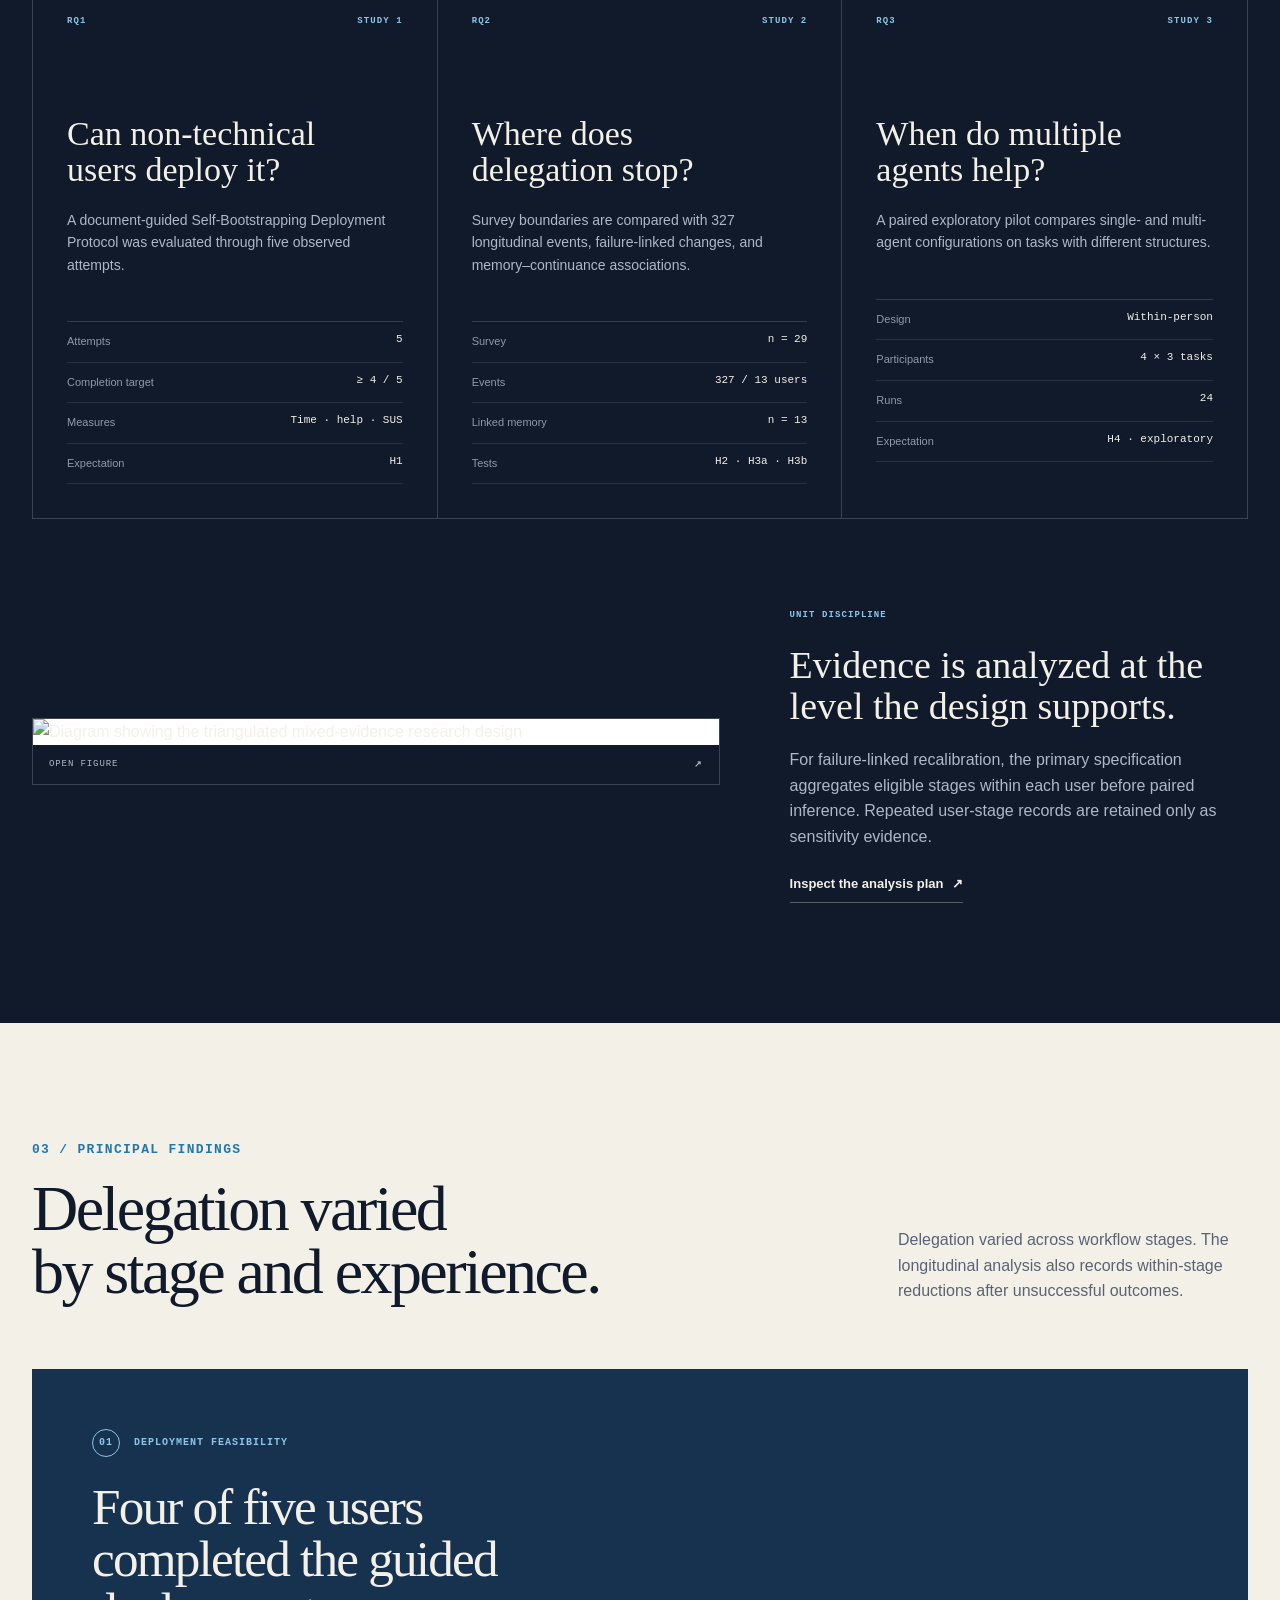
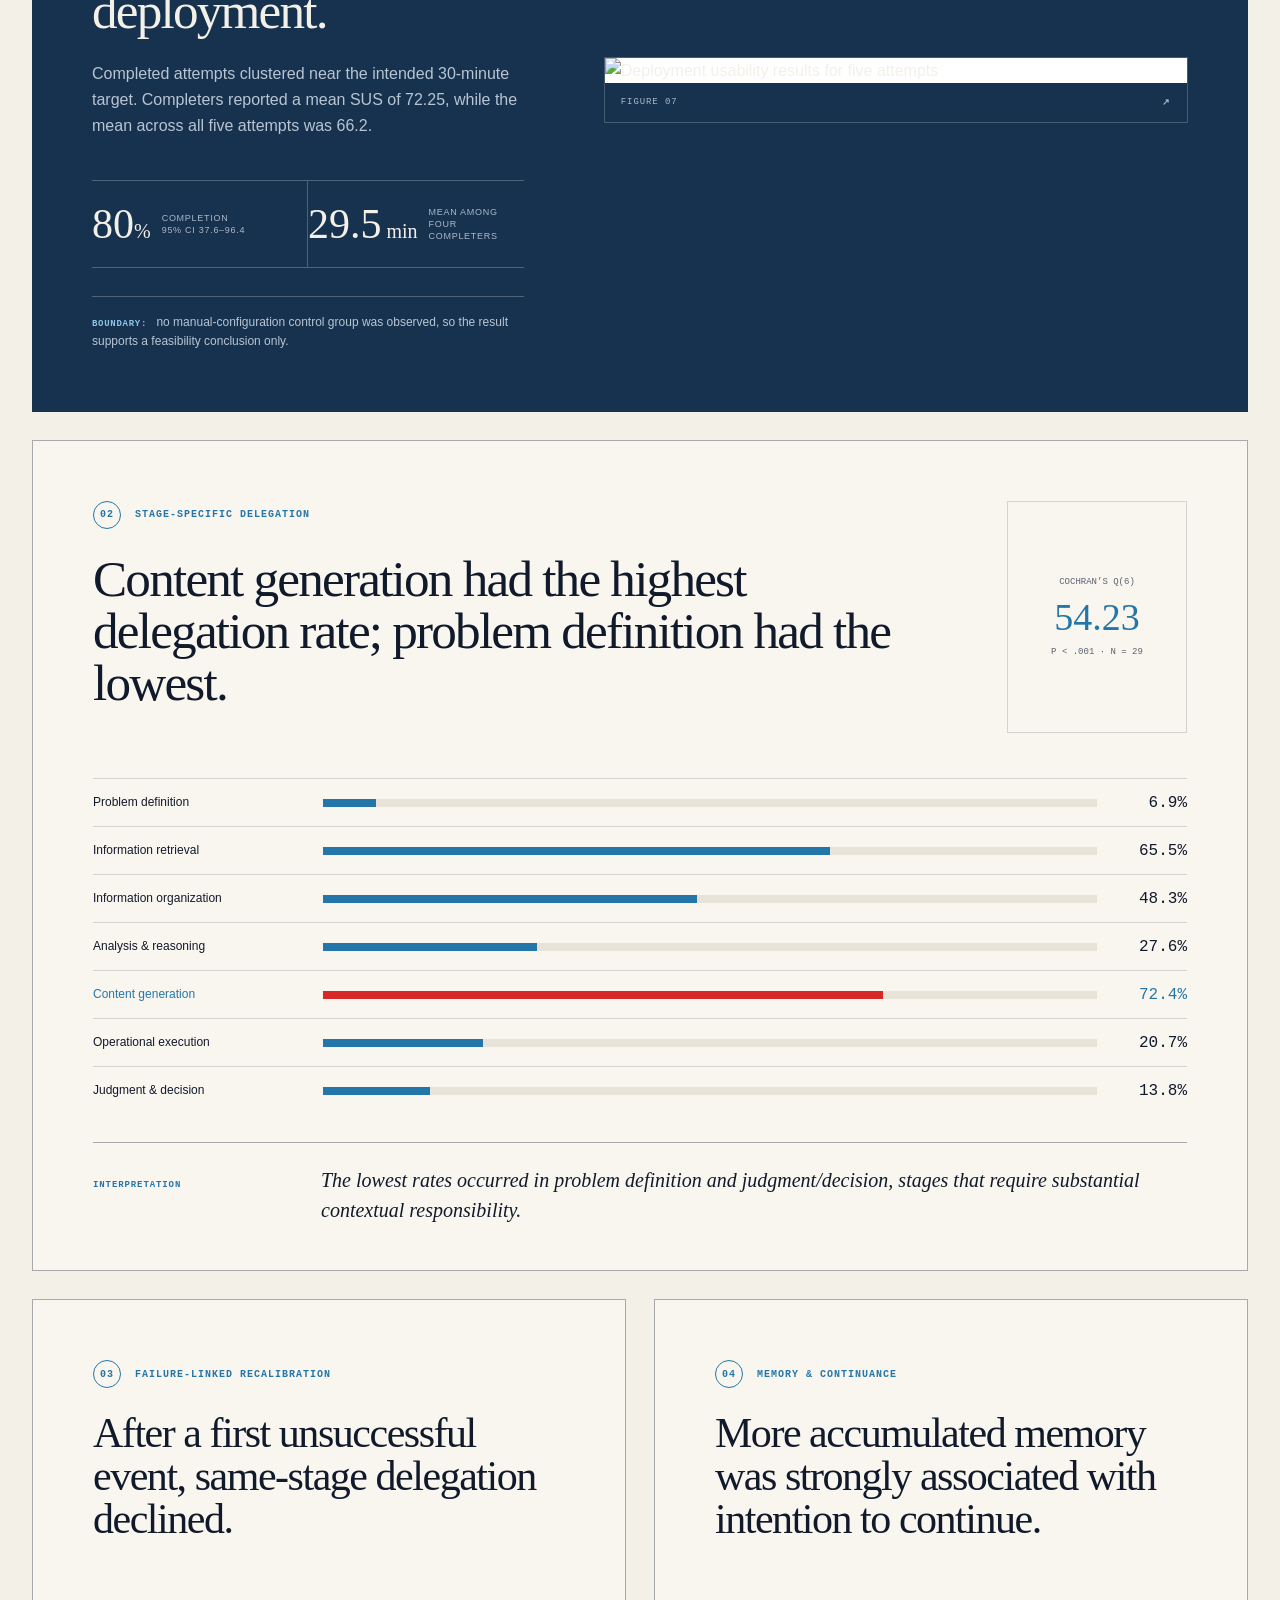
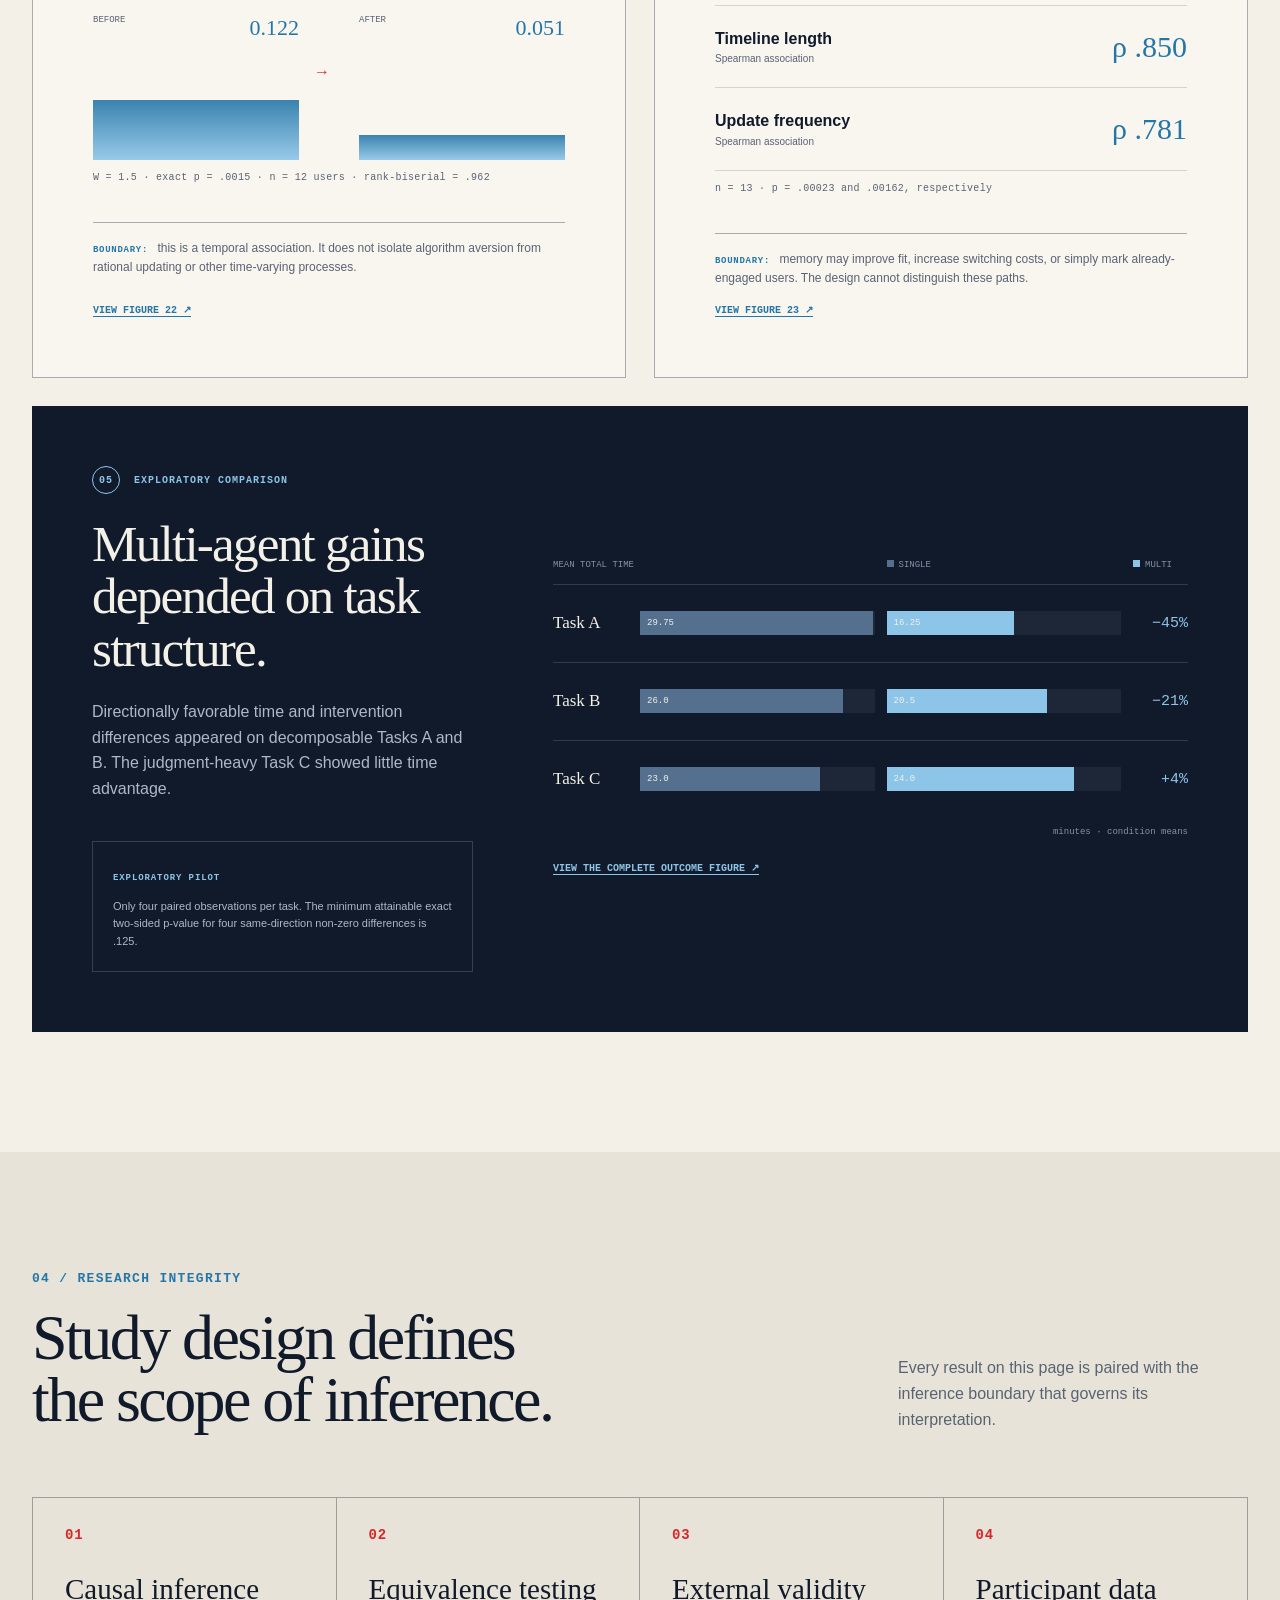
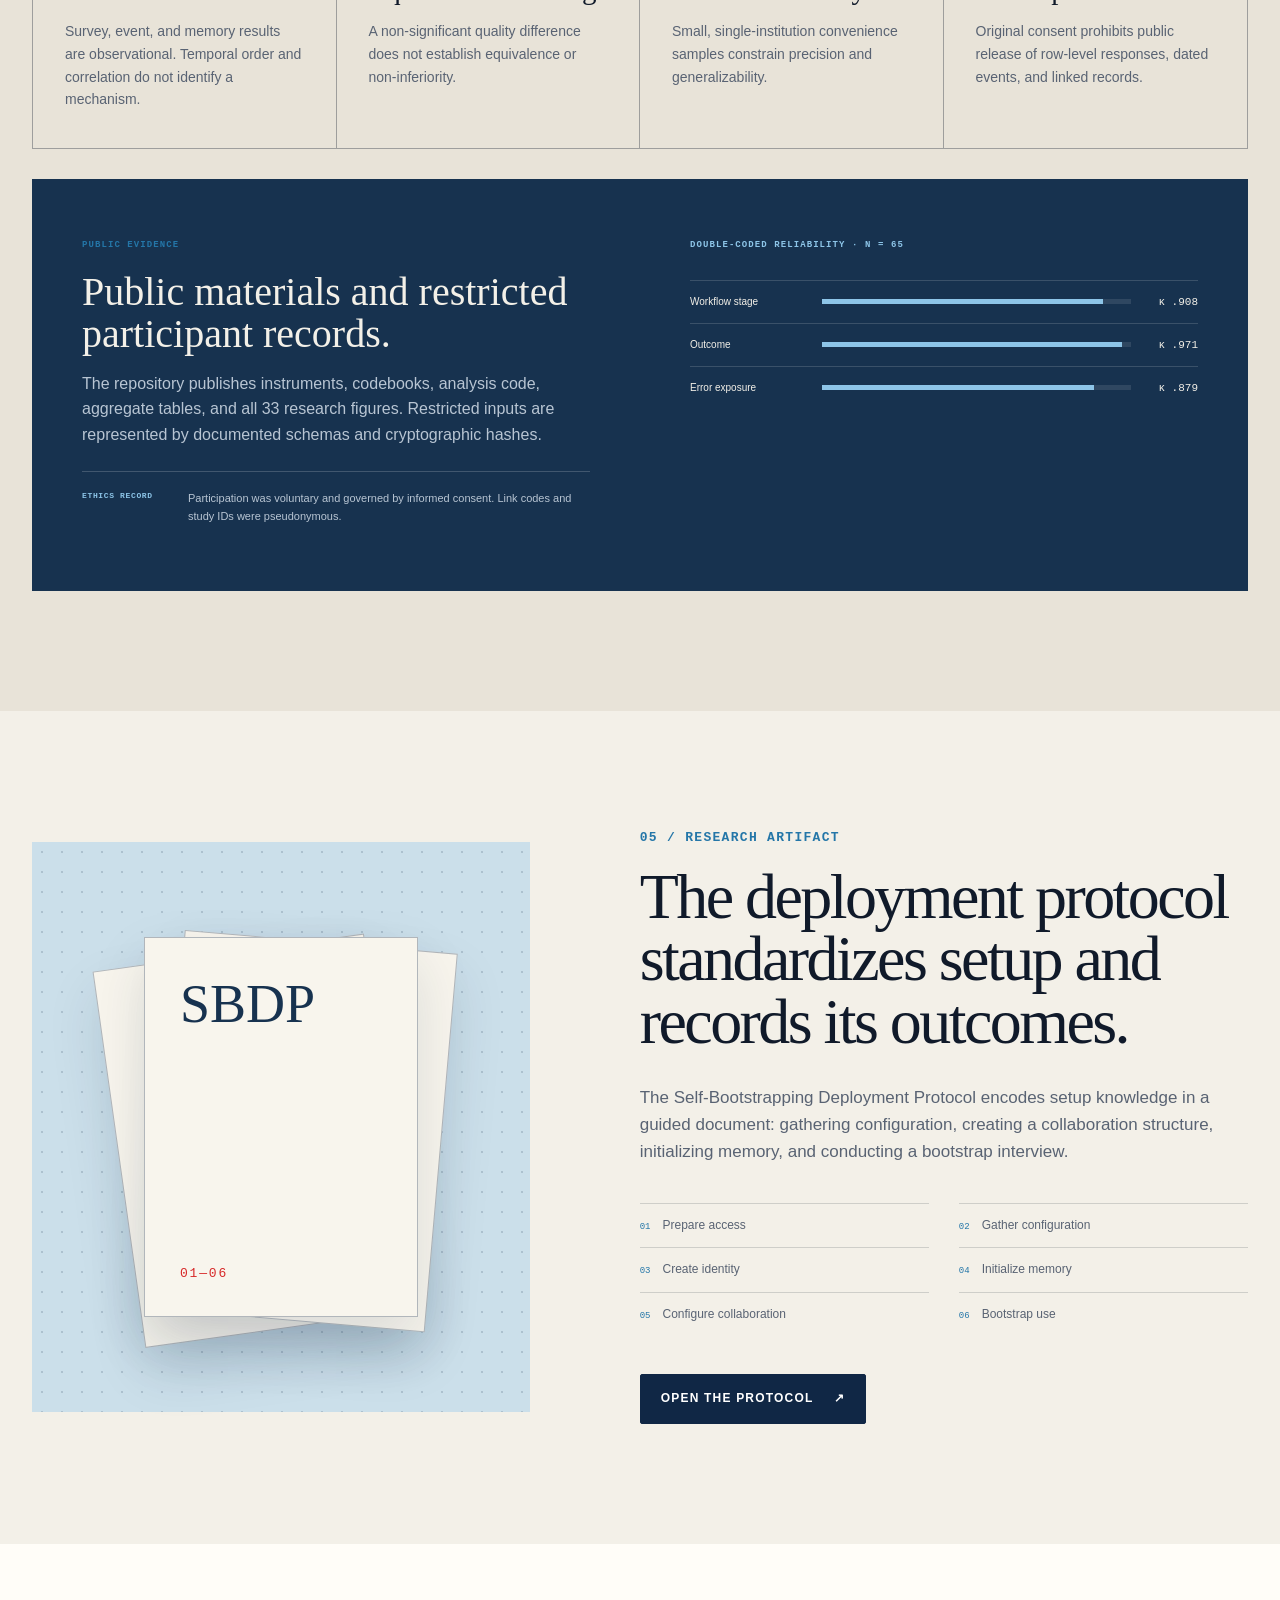
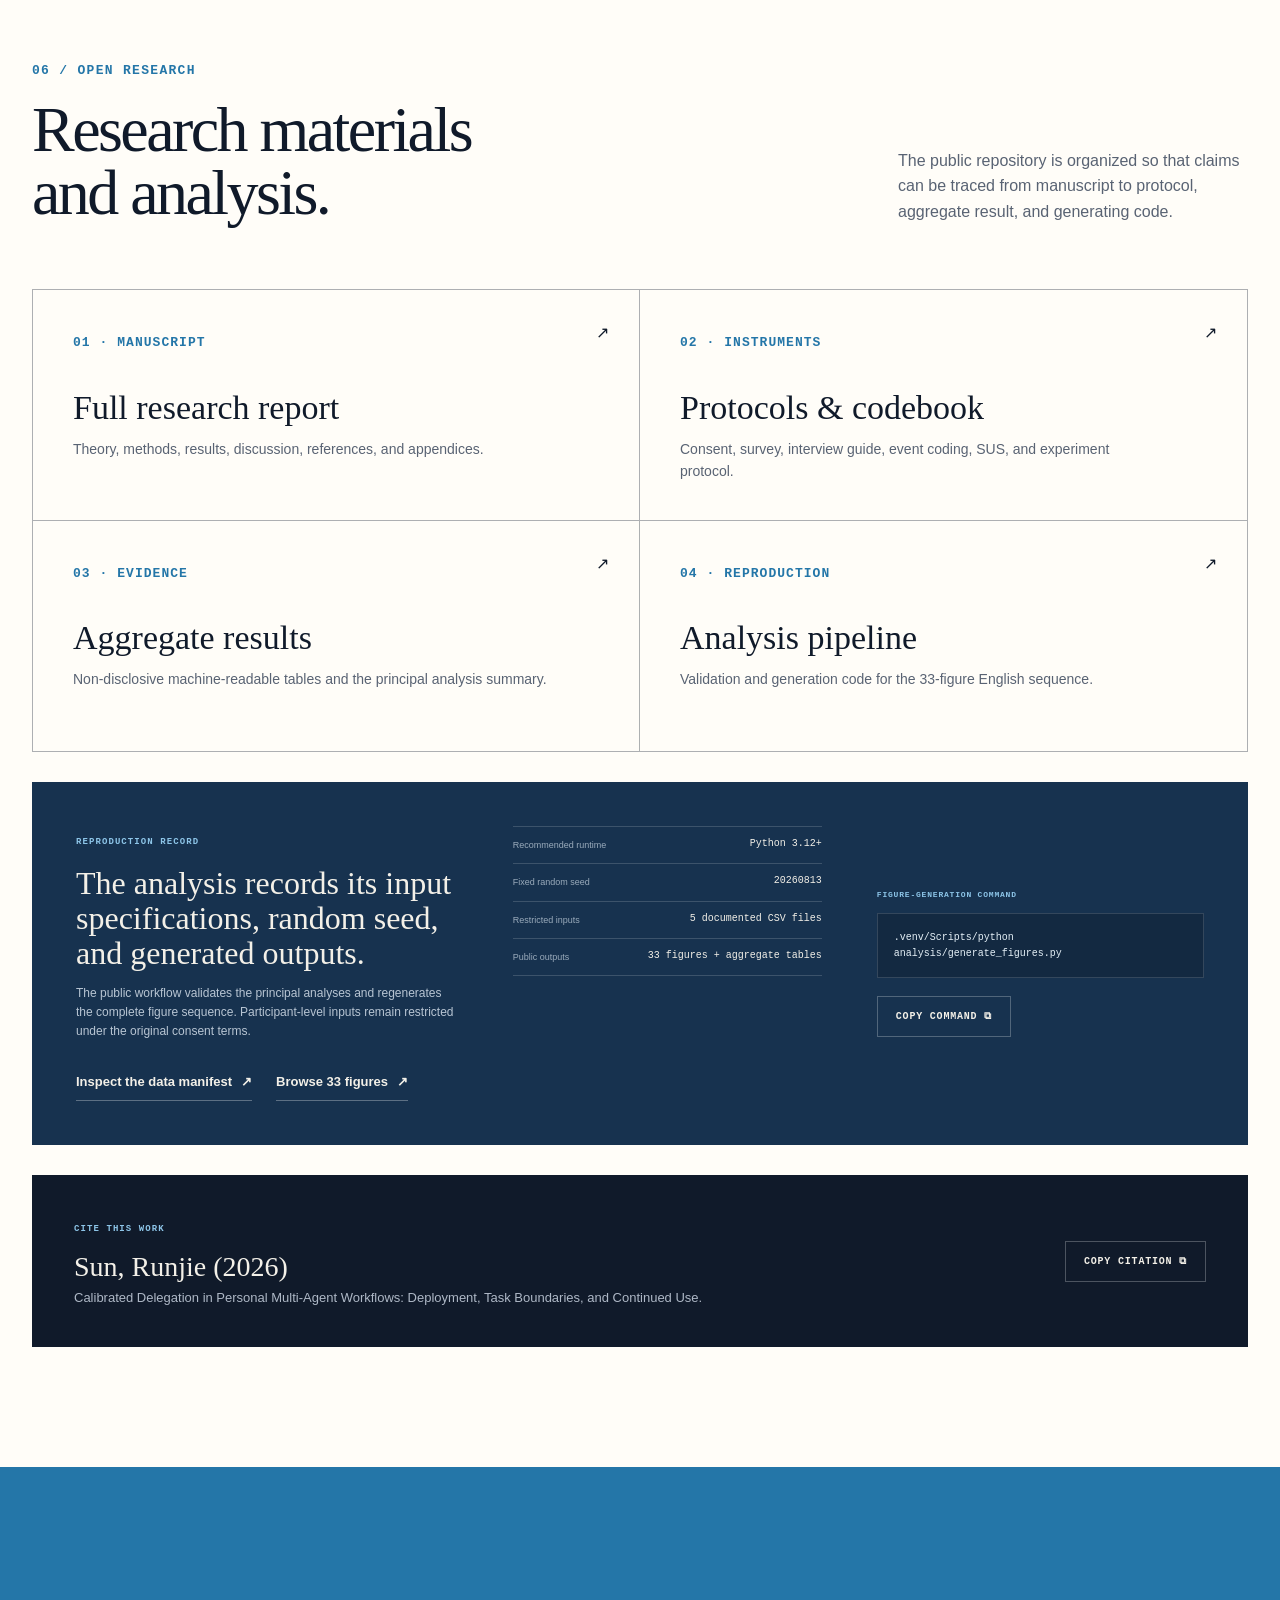
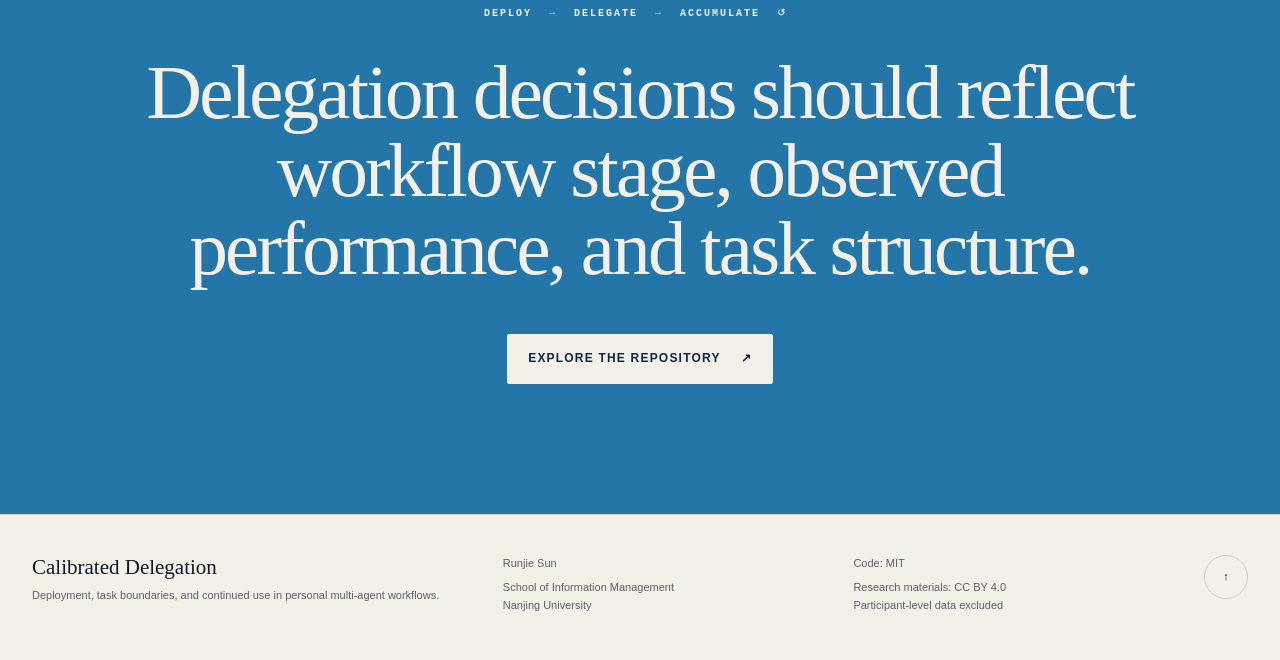
==== commit ba6f5a62: "Complete scholarly metadata and reproducibility record" ====
--- a/website/index.html
+++ b/website/index.html
@@ -11,6 +11,7 @@
     <meta name="citation_author" content="Sun, Runjie" />
     <meta name="citation_publication_date" content="2026/08/13" />
     <link rel="canonical" href="https://sunrunjie.github.io/Calibrated-Delegation-in-Personal-Multi-Agent-Workflows/" />
+    <link rel="icon" href="favicon.png" type="image/png" />
     <meta property="og:title" content="Calibrated Delegation" />
     <meta property="og:description" content="Deployment, task boundaries, and continued use in personal multi-agent workflows." />
     <meta property="og:type" content="website" />
@@ -49,7 +50,7 @@
           <span class="theme-icon" aria-hidden="true">◐</span>
         </button>
         <a class="button button-small" href="https://github.com/SunRunJie/Calibrated-Delegation-in-Personal-Multi-Agent-Workflows" target="_blank" rel="noreferrer">View repository <span aria-hidden="true">↗</span></a>
-        <button class="menu-button" type="button" data-menu-button aria-expanded="false" aria-controls="mobile-menu"><span></span><span></span></button>
+        <button class="menu-button" type="button" data-menu-button aria-label="Open navigation menu" aria-expanded="false" aria-controls="mobile-menu"><span></span><span></span></button>
       </div>
       <nav class="mobile-menu" id="mobile-menu" data-mobile-menu aria-label="Mobile navigation">
         <a href="#model">Model</a><a href="#evidence">Evidence</a><a href="#findings">Findings</a><a href="#integrity">Integrity</a><a href="#resources">Resources</a>
@@ -66,6 +67,10 @@
             <p class="eyebrow"><span></span> Design-science research · 2026</p>
             <h1 id="hero-title">How do users<br /><em>calibrate</em><br />delegation?</h1>
             <p class="hero-deck">A field study of system deployment, stage-level delegation, failure-linked changes in use, and the association between accumulated memory and continuance intention.</p>
+            <div class="hero-byline" aria-label="Author and affiliation">
+              <strong>Runjie Sun</strong>
+              <span>School of Information Management, Nanjing University</span>
+            </div>
             <div class="hero-actions">
               <a class="button" href="#findings">Explore findings <span aria-hidden="true">↓</span></a>
               <a class="text-link" href="https://github.com/SunRunJie/Calibrated-Delegation-in-Personal-Multi-Agent-Workflows/blob/main/docs/research-report.md" target="_blank" rel="noreferrer">Read the full paper <span aria-hidden="true">↗</span></a>
@@ -92,6 +97,11 @@
           <div><strong>13</strong><span>longitudinal<br />users</span></div>
           <div><strong>24</strong><span>experimental<br />runs</span></div>
         </div>
+        <div class="container hero-record" aria-label="Research record">
+          <div><span>Field setting</span><strong>Personal AI Chief of Staff workshop · Nanjing University · April 2026</strong></div>
+          <div><span>Release</span><strong>Version 1.0.0 · 13 August 2026</strong></div>
+          <div><span>Public record</span><strong>English materials · Aggregate evidence</strong></div>
+        </div>
       </section>
 
       <section class="opening-statement section-pad" aria-labelledby="opening-title">
@@ -122,6 +132,18 @@
             <article class="dda-card"><span class="dda-number">03</span><div class="dda-symbol" aria-hidden="true">◎</div><h3>Accumulate</h3><p>Personal memory records user-specific context and may reduce repeated explanation while increasing relationship-specific investment.</p><small>Persistent context</small></article>
           </div>
           <p class="feedback-note"><span aria-hidden="true">↶</span> Outcomes from prior use inform subsequent delegation choices.</p>
+          <div class="theory-map" aria-labelledby="theory-title">
+            <div class="theory-intro">
+              <p class="micro-label">Theoretical grounding</p>
+              <div><h3 id="theory-title">The DDA model draws on four established research traditions.</h3><a class="text-link" href="https://github.com/SunRunJie/Calibrated-Delegation-in-Personal-Multi-Agent-Workflows/blob/main/docs/research-report.md#2-literature-and-theoretical-foundation" target="_blank" rel="noreferrer">Read the theoretical foundation <span aria-hidden="true">↗</span></a></div>
+            </div>
+            <div class="theory-grid">
+              <article><span>01</span><h4>Task–technology fit</h4><p>Task requirements and system capabilities vary across workflow stages.</p><small>Goodhue &amp; Thompson, 1995</small></article>
+              <article><span>02</span><h4>Transaction costs</h4><p>Instruction, monitoring, and verification burdens affect the value of delegation.</p><small>Williamson, 1985</small></article>
+              <article><span>03</span><h4>Trust calibration</h4><p>Observed outcomes inform later reliance within the affected workflow stage.</p><small>Lee &amp; See, 2004</small></article>
+              <article><span>04</span><h4>Continuance</h4><p>Post-use experience and accumulated memory are associated with continued-use intention.</p><small>Bhattacherjee, 2001</small></article>
+            </div>
+          </div>
         </div>
       </section>
 
@@ -136,19 +158,19 @@
               <div class="rq-top"><span>RQ1</span><span>Study 1</span></div>
               <h3>Can non-technical users deploy it?</h3>
               <p>A document-guided Self-Bootstrapping Deployment Protocol was evaluated through five observed attempts.</p>
-              <dl><div><dt>Attempts</dt><dd>5</dd></div><div><dt>Completion target</dt><dd>≥ 4 / 5</dd></div><div><dt>Measures</dt><dd>Time · help · SUS</dd></div></dl>
+              <dl><div><dt>Attempts</dt><dd>5</dd></div><div><dt>Completion target</dt><dd>≥ 4 / 5</dd></div><div><dt>Measures</dt><dd>Time · help · SUS</dd></div><div><dt>Expectation</dt><dd>H1</dd></div></dl>
             </article>
             <article class="rq-card" data-reveal>
               <div class="rq-top"><span>RQ2</span><span>Study 2</span></div>
               <h3>Where does delegation stop?</h3>
               <p>Survey boundaries are compared with 327 longitudinal events, failure-linked changes, and memory–continuance associations.</p>
-              <dl><div><dt>Survey</dt><dd>n = 29</dd></div><div><dt>Events</dt><dd>327 / 13 users</dd></div><div><dt>Linked memory</dt><dd>n = 13</dd></div></dl>
+              <dl><div><dt>Survey</dt><dd>n = 29</dd></div><div><dt>Events</dt><dd>327 / 13 users</dd></div><div><dt>Linked memory</dt><dd>n = 13</dd></div><div><dt>Tests</dt><dd>H2 · H3a · H3b</dd></div></dl>
             </article>
             <article class="rq-card" data-reveal>
               <div class="rq-top"><span>RQ3</span><span>Study 3</span></div>
               <h3>When do multiple agents help?</h3>
               <p>A paired exploratory pilot compares single- and multi-agent configurations on tasks with different structures.</p>
-              <dl><div><dt>Design</dt><dd>Within-person</dd></div><div><dt>Participants</dt><dd>4 × 3 tasks</dd></div><div><dt>Runs</dt><dd>24</dd></div></dl>
+              <dl><div><dt>Design</dt><dd>Within-person</dd></div><div><dt>Participants</dt><dd>4 × 3 tasks</dd></div><div><dt>Runs</dt><dd>24</dd></div><div><dt>Expectation</dt><dd>H4 · exploratory</dd></div></dl>
             </article>
           </div>
           <div class="triangulation">
@@ -268,6 +290,7 @@
               <span class="micro-label">Public evidence</span>
               <h3>Public materials and restricted participant records.</h3>
               <p>The repository publishes instruments, codebooks, analysis code, aggregate tables, and all 33 research figures. Restricted inputs are represented by documented schemas and cryptographic hashes.</p>
+              <p class="ethics-note"><b>Ethics record</b><span>Participation was voluntary and governed by informed consent. Link codes and study IDs were pseudonymous.</span></p>
             </div>
             <div class="reliability-block">
               <span class="micro-label">Double-coded reliability · n = 65</span>
@@ -305,6 +328,25 @@
             <a href="https://github.com/SunRunJie/Calibrated-Delegation-in-Personal-Multi-Agent-Workflows/tree/main/protocols" target="_blank" rel="noreferrer"><span>02 · Instruments</span><h3>Protocols &amp; codebook</h3><p>Consent, survey, interview guide, event coding, SUS, and experiment protocol.</p><b aria-hidden="true">↗</b></a>
             <a href="https://github.com/SunRunJie/Calibrated-Delegation-in-Personal-Multi-Agent-Workflows/tree/main/results/tables" target="_blank" rel="noreferrer"><span>03 · Evidence</span><h3>Aggregate results</h3><p>Non-disclosive machine-readable tables and the principal analysis summary.</p><b aria-hidden="true">↗</b></a>
             <a href="https://github.com/SunRunJie/Calibrated-Delegation-in-Personal-Multi-Agent-Workflows/blob/main/analysis/generate_figures.py" target="_blank" rel="noreferrer"><span>04 · Reproduction</span><h3>Analysis pipeline</h3><p>Validation and generation code for the 33-figure English sequence.</p><b aria-hidden="true">↗</b></a>
+          </div>
+          <div class="reproduction-record">
+            <div class="reproduction-copy">
+              <span class="micro-label">Reproduction record</span>
+              <h3>The analysis records its input specifications, random seed, and generated outputs.</h3>
+              <p>The public workflow validates the principal analyses and regenerates the complete figure sequence. Participant-level inputs remain restricted under the original consent terms.</p>
+              <div class="reproduction-links"><a class="text-link text-link-light" href="https://github.com/SunRunJie/Calibrated-Delegation-in-Personal-Multi-Agent-Workflows/blob/main/results/tables/data_manifest.csv" target="_blank" rel="noreferrer">Inspect the data manifest <span aria-hidden="true">↗</span></a><a class="text-link text-link-light" href="https://github.com/SunRunJie/Calibrated-Delegation-in-Personal-Multi-Agent-Workflows/tree/main/figures" target="_blank" rel="noreferrer">Browse 33 figures <span aria-hidden="true">↗</span></a></div>
+            </div>
+            <dl class="reproduction-facts">
+              <div><dt>Recommended runtime</dt><dd>Python 3.12+</dd></div>
+              <div><dt>Fixed random seed</dt><dd>20260813</dd></div>
+              <div><dt>Restricted inputs</dt><dd>5 documented CSV files</dd></div>
+              <div><dt>Public outputs</dt><dd>33 figures + aggregate tables</dd></div>
+            </dl>
+            <div class="reproduction-command">
+              <span>Figure-generation command</span>
+              <code>.venv/Scripts/python analysis/generate_figures.py</code>
+              <button class="copy-button" type="button" data-copy-text=".venv/Scripts/python analysis/generate_figures.py">Copy command <span aria-hidden="true">⧉</span></button>
+            </div>
           </div>
           <div class="citation-panel">
             <div><span class="micro-label">Cite this work</span><h3>Sun, Runjie (2026)</h3><p>Calibrated Delegation in Personal Multi-Agent Workflows: Deployment, Task Boundaries, and Continued Use.</p></div>
@@ -329,7 +371,7 @@
 
     <dialog class="figure-dialog" data-figure-dialog aria-labelledby="figure-caption">
       <button type="button" data-dialog-close aria-label="Close figure">×</button>
-      <div><img data-dialog-image alt="" /><p id="figure-caption" data-dialog-caption></p></div>
+      <div><img data-dialog-image alt="Expanded research figure" /><p id="figure-caption" data-dialog-caption></p></div>
     </dialog>
   </body>
 </html>
--- a/website/styles.css
+++ b/website/styles.css
@@ -36,6 +36,7 @@
 a { color: inherit; }
 button, a { -webkit-tap-highlight-color: transparent; }
 button { font: inherit; }
+:focus-visible { outline: 3px solid var(--red); outline-offset: 4px; }
 ::selection { color: #fff; background: var(--blue); }
 .container { width: min(1240px, calc(100% - 64px)); margin: 0 auto; }
 .skip-link { position: fixed; z-index: 1000; top: 12px; left: 12px; padding: 10px 14px; background: var(--ink); color: var(--paper); transform: translateY(-150%); }
@@ -76,6 +77,9 @@
 .hero h1 { max-width: 750px; margin: 0; font: 400 clamp(64px, 7.2vw, 112px)/.86 var(--display); letter-spacing: -.055em; }
 .hero h1 em { color: var(--blue); font-style: italic; }
 .hero-deck { max-width: 680px; margin: 36px 0 0; color: var(--muted); font-size: 18px; line-height: 1.65; }
+.hero-byline { display: flex; align-items: baseline; gap: 12px; margin-top: 24px; color: var(--muted); font-size: 12px; }
+.hero-byline strong { color: var(--ink); font-size: 13px; }
+.hero-byline strong::after { margin-left: 12px; color: var(--line-strong); content: "/"; }
 .hero-actions { display: flex; align-items: center; gap: 28px; margin-top: 38px; }
 .hero-instrument { position: relative; padding: 22px; border: 1px solid var(--line); box-shadow: var(--shadow); background: color-mix(in srgb, var(--white) 60%, transparent); backdrop-filter: blur(4px); }
 .instrument-label, .instrument-foot { display: flex; justify-content: space-between; color: var(--muted); font: 700 9px/1 var(--mono); letter-spacing: .11em; text-transform: uppercase; }
@@ -102,6 +106,12 @@
 .evidence-strip > div:last-child { border: 0; }
 .evidence-strip strong { font: 400 36px/1 var(--display); }
 .evidence-strip span { color: var(--muted); font-size: 10px; line-height: 1.25; letter-spacing: .06em; text-transform: uppercase; }
+.hero-record { position: relative; z-index: 2; display: grid; grid-template-columns: 1.45fr .8fr .9fr; border-bottom: 1px solid var(--line-strong); }
+.hero-record > div { display: flex; min-height: 60px; align-items: center; gap: 14px; padding: 0 18px; border-right: 1px solid var(--line); }
+.hero-record > div:first-child { padding-left: 0; }
+.hero-record > div:last-child { border-right: 0; }
+.hero-record span { color: var(--blue); font: 700 8px var(--mono); letter-spacing: .1em; text-transform: uppercase; }
+.hero-record strong { color: var(--muted); font-size: 10px; font-weight: 600; letter-spacing: .02em; }
 
 .section-pad { padding: 120px 0; }
 .opening-statement { background: var(--ink); color: var(--paper); }
@@ -133,12 +143,24 @@
 .dda-connector::after { position: absolute; top: calc(50% + 8px); right: 10px; width: 7px; height: 7px; border-top: 1px solid var(--line-strong); border-right: 1px solid var(--line-strong); transform: rotate(45deg); content: ""; }
 .dda-connector span { position: relative; top: -10px; z-index: 1; padding: 0; color: var(--muted); background: transparent; font: 700 10px/1 var(--mono); letter-spacing: .06em; text-transform: uppercase; }
 .feedback-note { display: flex; justify-content: center; gap: 12px; margin: 28px 0 0; color: var(--muted); font-size: 12px; }
+.theory-map { margin-top: 76px; border-top: 1px solid var(--line-strong); }
+.theory-intro { display: grid; grid-template-columns: 210px minmax(0, 650px); gap: 70px; padding: 42px 0; align-items: start; }
+.theory-intro .micro-label { margin-top: 8px; }
+.theory-intro h3 { margin: 0; font: 400 35px/1.12 var(--display); }
+.theory-intro .text-link { margin-top: 20px; }
+.theory-grid { display: grid; grid-template-columns: repeat(4, 1fr); border: 1px solid var(--line-strong); }
+.theory-grid article { display: flex; min-height: 260px; padding: 27px; flex-direction: column; border-right: 1px solid var(--line-strong); }
+.theory-grid article:last-child { border-right: 0; }
+.theory-grid article > span { color: var(--blue); font: 700 12px var(--mono); }
+.theory-grid h4 { margin: 35px 0 14px; font: 400 24px/1.08 var(--display); }
+.theory-grid p { margin: 0; color: var(--muted); font-size: 12px; }
+.theory-grid small { margin-top: auto; padding-top: 25px; color: var(--muted); font: 9px var(--mono); }
 
 .evidence { color: #f3f0e8; background: #101a2a; }
 .section-heading-light .section-index { color: var(--sky); }
 .section-heading-light > p { color: #aeb8c6; }
 .rq-grid { display: grid; grid-template-columns: repeat(3, 1fr); border: 1px solid rgba(255,255,255,.18); }
-.rq-card { min-height: 440px; padding: 34px; border-right: 1px solid rgba(255,255,255,.18); }
+.rq-card { min-height: 475px; padding: 34px; border-right: 1px solid rgba(255,255,255,.18); }
 .rq-card:last-child { border: 0; }
 .rq-top { display: flex; justify-content: space-between; color: var(--sky); font: 700 9px var(--mono); letter-spacing: .12em; text-transform: uppercase; }
 .rq-card h3 { max-width: 310px; margin: 90px 0 20px; font: 400 34px/1.08 var(--display); }
@@ -245,6 +267,9 @@
 .transparency-panel { display: grid; grid-template-columns: 1fr 1fr; gap: 100px; margin-top: 30px; padding: 50px; color: #f3f0e8; background: #17324f; }
 .transparency-panel h3 { margin: 16px 0; font: 400 40px/1.05 var(--display); }
 .transparency-panel p { color: #b8c5d3; }
+.ethics-note { display: grid; grid-template-columns: 92px 1fr; gap: 14px; margin-top: 24px; padding-top: 18px; border-top: 1px solid rgba(255,255,255,.18); }
+.ethics-note b { color: var(--sky); font: 700 8px/1.4 var(--mono); letter-spacing: .08em; text-transform: uppercase; }
+.ethics-note span { color: #b8c5d3; font-size: 11px; line-height: 1.55; }
 .reliability-block .micro-label { color: var(--sky); }
 .reliability-block > div { display: grid; grid-template-columns: 120px 1fr 55px; gap: 12px; align-items: center; padding: 13px 0; border-top: 1px solid rgba(255,255,255,.15); }
 .reliability-block > div:first-of-type { margin-top: 25px; }
@@ -281,6 +306,20 @@
 .resource-grid p { max-width: 480px; margin: 0; color: var(--muted); font-size: 14px; line-height: 1.58; }
 .resource-grid a:hover p, .resource-grid a:hover > span { color: inherit; opacity: .72; }
 .resource-grid a > b { position: absolute; top: 30px; right: 30px; font-weight: 400; }
+.reproduction-record { display: grid; grid-template-columns: 1.05fr .85fr .9fr; gap: 55px; margin-top: 30px; padding: 44px; color: #f3f0e8; background: #17324f; }
+.reproduction-copy .micro-label { color: var(--sky); }
+.reproduction-copy h3 { max-width: 520px; margin: 15px 0 14px; font: 400 32px/1.08 var(--display); }
+.reproduction-copy > p { max-width: 520px; margin: 0 0 22px; color: #b8c5d3; font-size: 12px; }
+.reproduction-links { display: flex; flex-wrap: wrap; gap: 14px 24px; }
+.reproduction-facts { margin: 0; }
+.reproduction-facts div { display: flex; justify-content: space-between; gap: 20px; padding: 11px 0; border-top: 1px solid rgba(255,255,255,.16); }
+.reproduction-facts div:last-child { border-bottom: 1px solid rgba(255,255,255,.16); }
+.reproduction-facts dt { color: #9aabbb; font-size: 9px; }
+.reproduction-facts dd { margin: 0; font: 10px var(--mono); text-align: right; }
+.reproduction-command { display: flex; flex-direction: column; justify-content: center; }
+.reproduction-command > span { color: var(--sky); font: 700 8px var(--mono); letter-spacing: .1em; text-transform: uppercase; }
+.reproduction-command code { display: block; margin: 14px 0 18px; padding: 16px; color: #e5f0f7; background: rgba(0,0,0,.18); border: 1px solid rgba(255,255,255,.14); font: 10px/1.55 var(--mono); overflow-wrap: anywhere; }
+.reproduction-command .copy-button { align-self: flex-start; }
 .citation-panel { display: grid; grid-template-columns: 1fr auto; gap: 40px; align-items: center; margin-top: 30px; padding: 38px 42px; color: #f3f0e8; background: #101a2a; }
 .citation-panel .micro-label { color: var(--sky); }
 .citation-panel h3 { margin: 12px 0 5px; font: 400 28px var(--display); }
@@ -330,6 +369,11 @@
   .evidence-boundary-card:nth-child(2) { border-right: 0; }
   .evidence-boundary-card:nth-child(-n+2) { border-bottom: 1px solid var(--line-strong); }
   .transparency-panel { grid-template-columns: 1fr; gap: 55px; }
+  .theory-grid { grid-template-columns: repeat(2, 1fr); }
+  .theory-grid article:nth-child(2) { border-right: 0; }
+  .theory-grid article:nth-child(-n+2) { border-bottom: 1px solid var(--line-strong); }
+  .reproduction-record { grid-template-columns: 1fr 1fr; }
+  .reproduction-command { grid-column: 1 / -1; }
   .artifact-visual { min-height: 480px; }
   .footer-inner { grid-template-columns: 1fr 1fr; }
   .dda-grid { grid-template-columns: 1fr; gap: 14px; }
@@ -347,6 +391,8 @@
   .hero-inner { gap: 55px; }
   .hero h1 { font-size: clamp(54px, 18vw, 78px); }
   .hero-deck { font-size: 16px; }
+  .hero-byline { align-items: flex-start; flex-direction: column; gap: 3px; }
+  .hero-byline strong::after { display: none; }
   .hero-actions { align-items: flex-start; flex-direction: column; gap: 14px; }
   .boundary-dial { max-width: 390px; }
   .evidence-strip { grid-template-columns: repeat(2, 1fr); margin-top: 50px; }
@@ -354,12 +400,20 @@
   .evidence-strip > div:first-child { padding-left: 12px; }
   .evidence-strip > div:nth-child(2n) { border-right: 0; }
   .evidence-strip > div:last-child { border-right: 1px solid var(--line); }
+  .hero-record { grid-template-columns: 1fr; }
+  .hero-record > div, .hero-record > div:first-child { min-height: 54px; padding: 0 12px; border-right: 0; border-bottom: 1px solid var(--line); }
+  .hero-record > div:last-child { border-bottom: 0; }
   .section-pad { padding: 82px 0; }
   .opening-grid, .section-heading { grid-template-columns: 1fr; gap: 28px; }
   .research-question { grid-column: auto; }
   .section-heading { margin-bottom: 44px; }
   .section-heading h2, .opening-statement h2 { font-size: 44px; }
   .dda-card { min-height: 330px; }
+  .theory-map { margin-top: 56px; }
+  .theory-intro, .theory-grid { grid-template-columns: 1fr; }
+  .theory-intro { gap: 18px; }
+  .theory-grid article, .theory-grid article:nth-child(2) { min-height: 230px; border-right: 0; border-bottom: 1px solid var(--line-strong); }
+  .theory-grid article:last-child { border-bottom: 0; }
   .rq-card { padding: 26px; }
   .triangulation { gap: 40px; margin-top: 50px; }
   .finding { padding: 30px 22px; }
@@ -380,6 +434,8 @@
   .artifact-visual { min-height: 400px; }
   .artifact-copy ol { grid-template-columns: 1fr; }
   .citation-panel { grid-template-columns: 1fr; padding: 28px 22px; }
+  .reproduction-record { grid-template-columns: 1fr; gap: 34px; padding: 30px 22px; }
+  .reproduction-command { grid-column: auto; }
   .closing { padding: 90px 0; }
   .footer-inner { grid-template-columns: 1fr; gap: 24px; }
 }
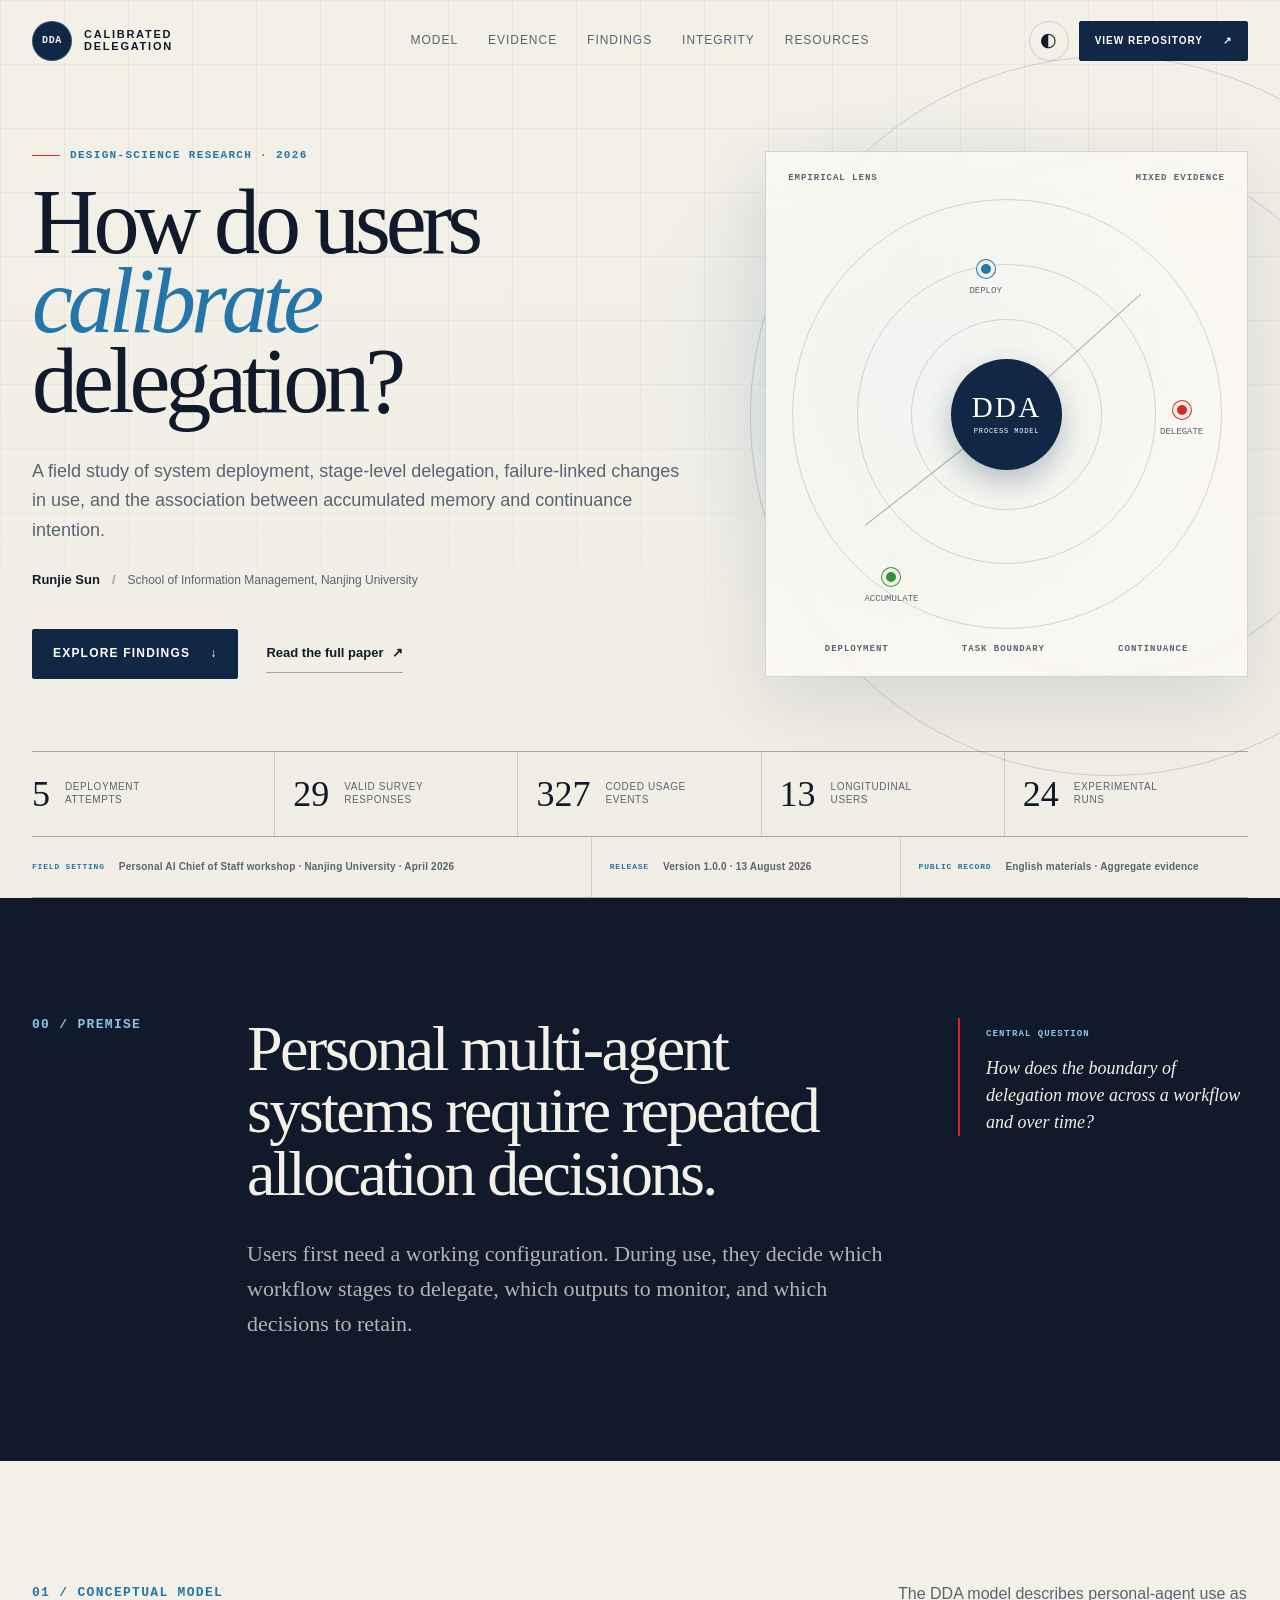
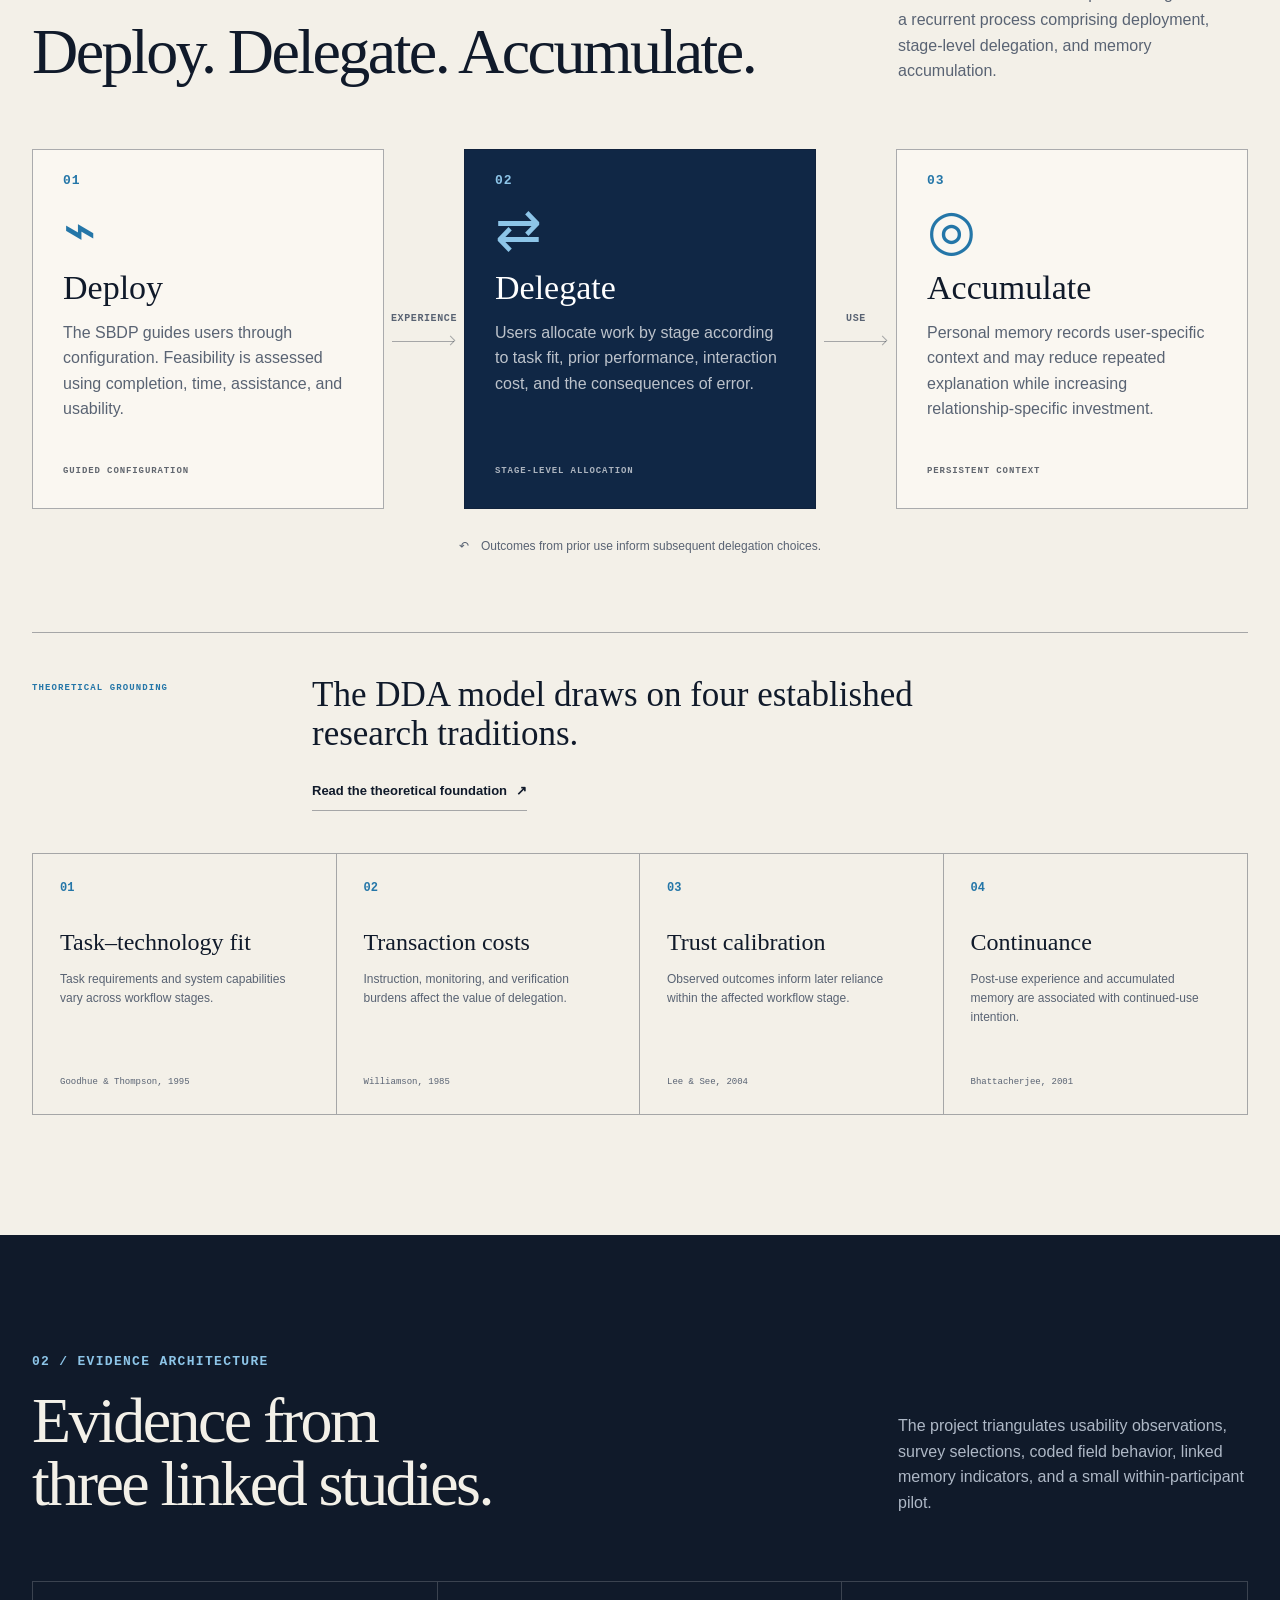
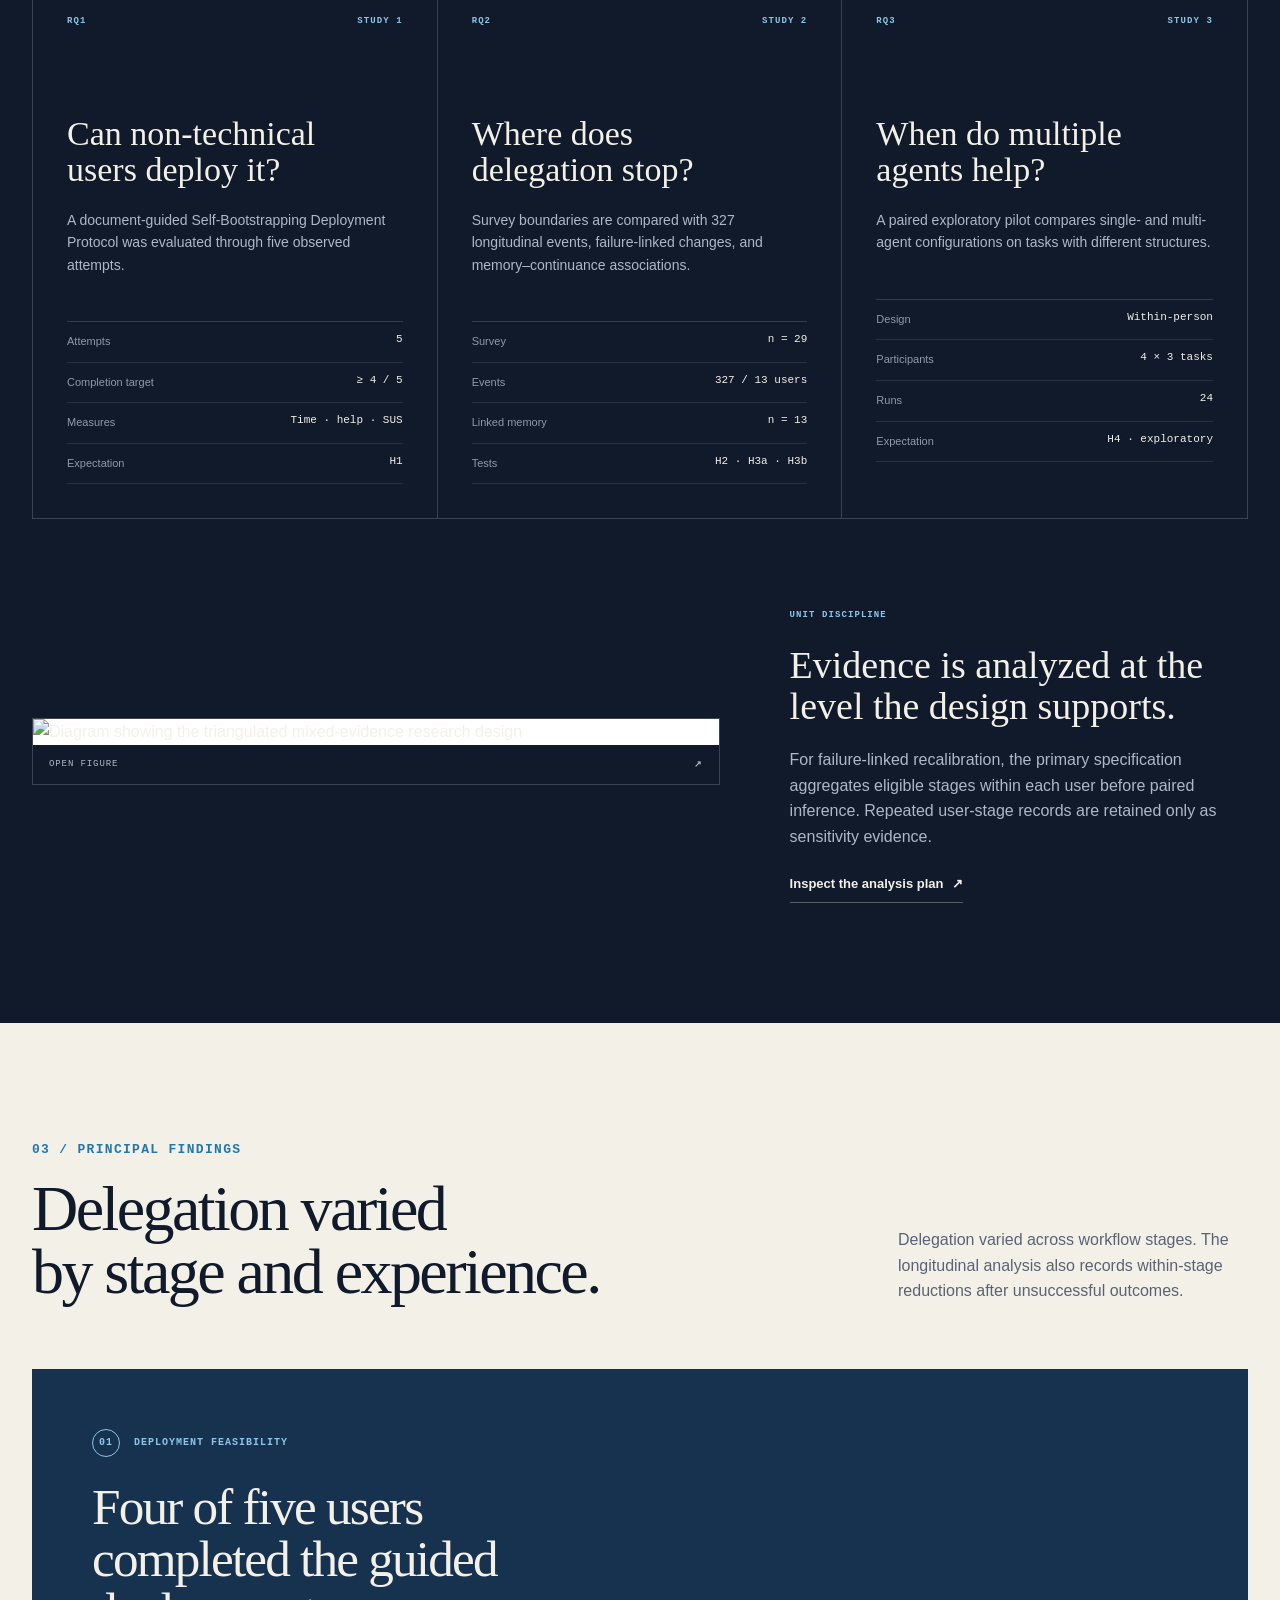
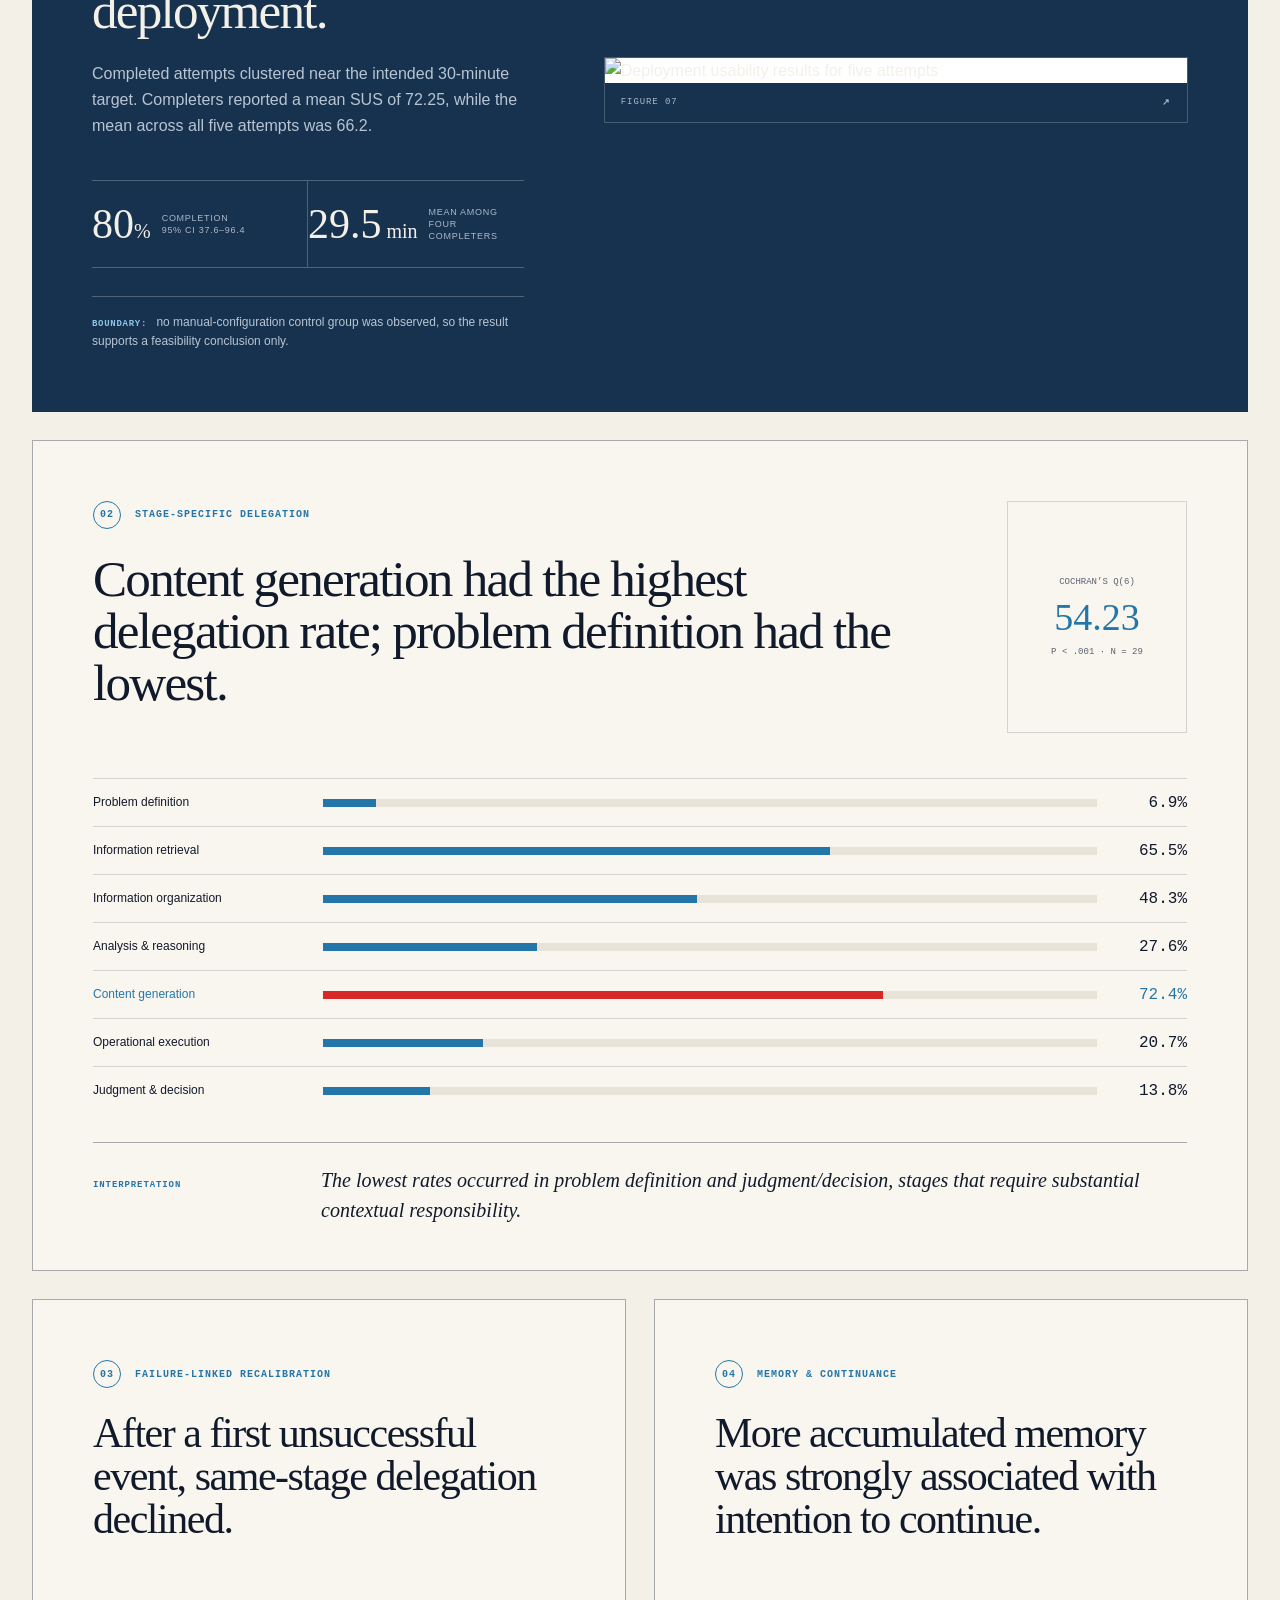
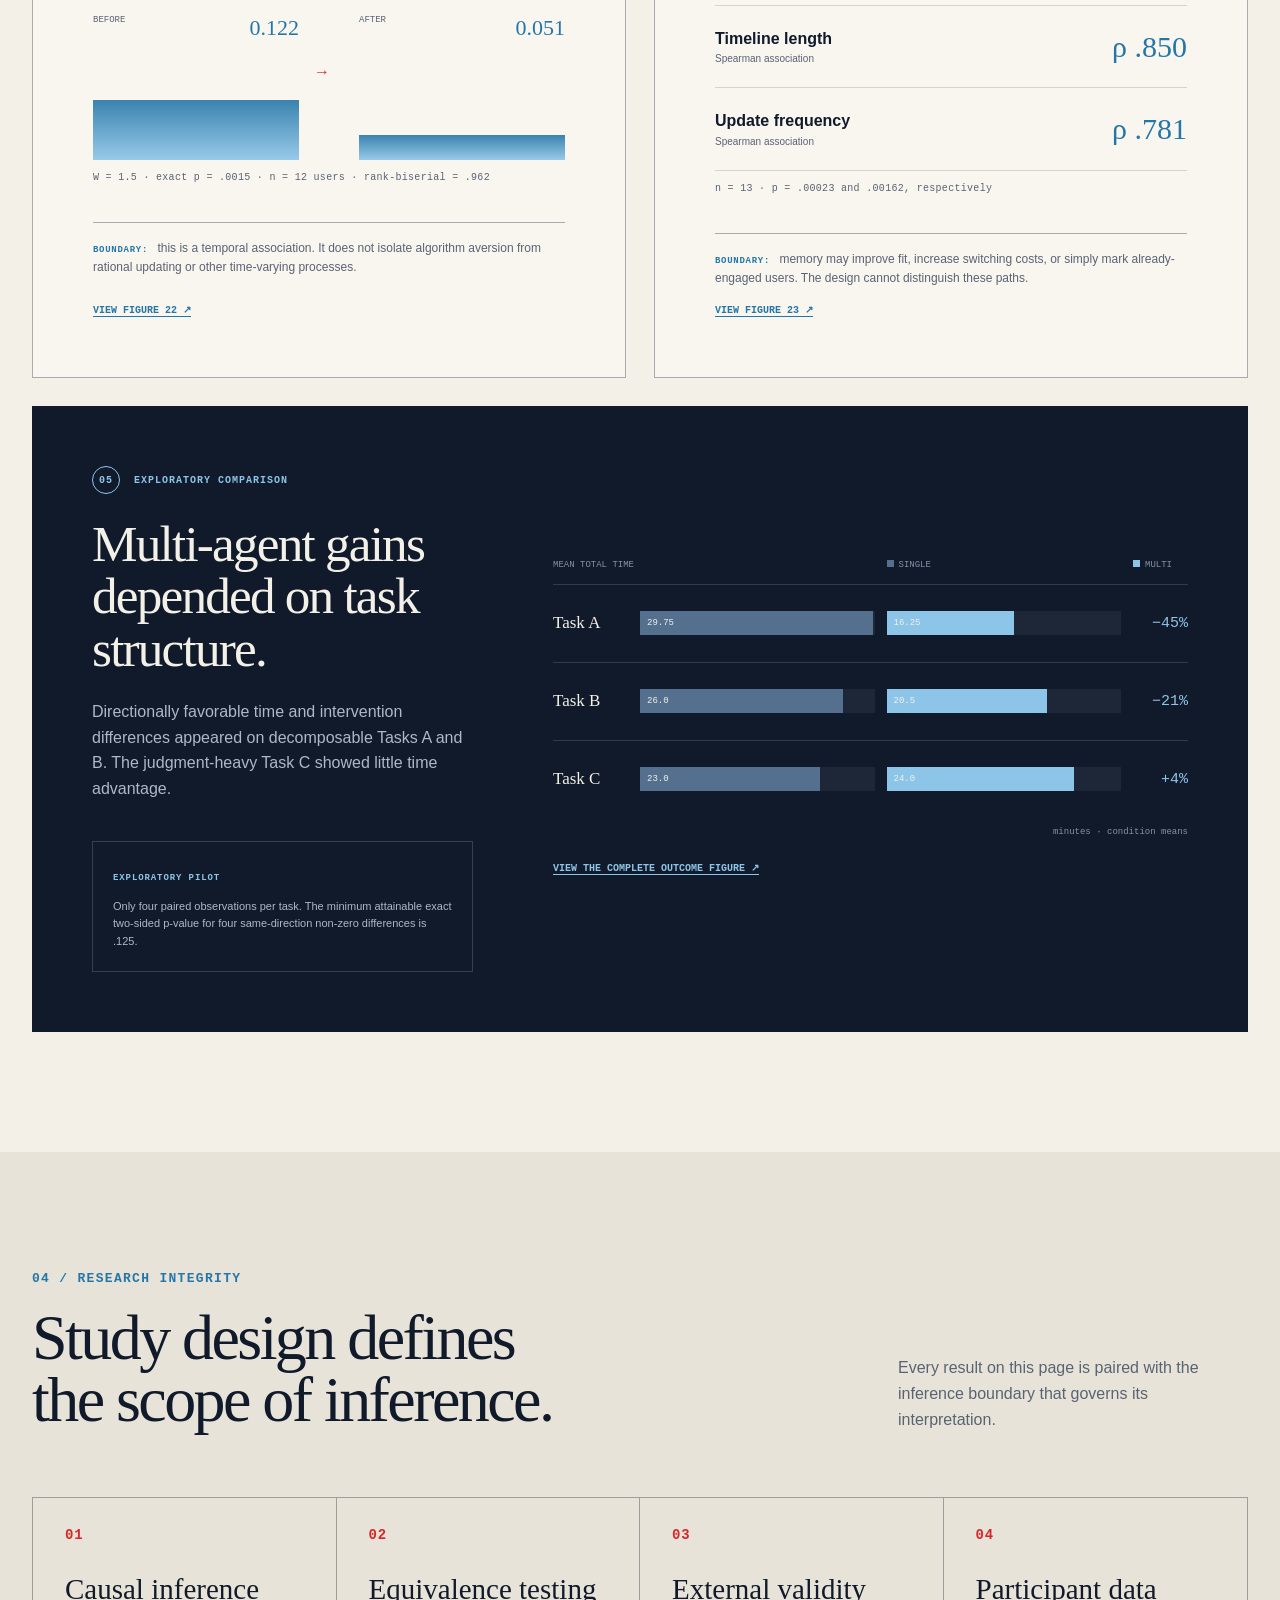
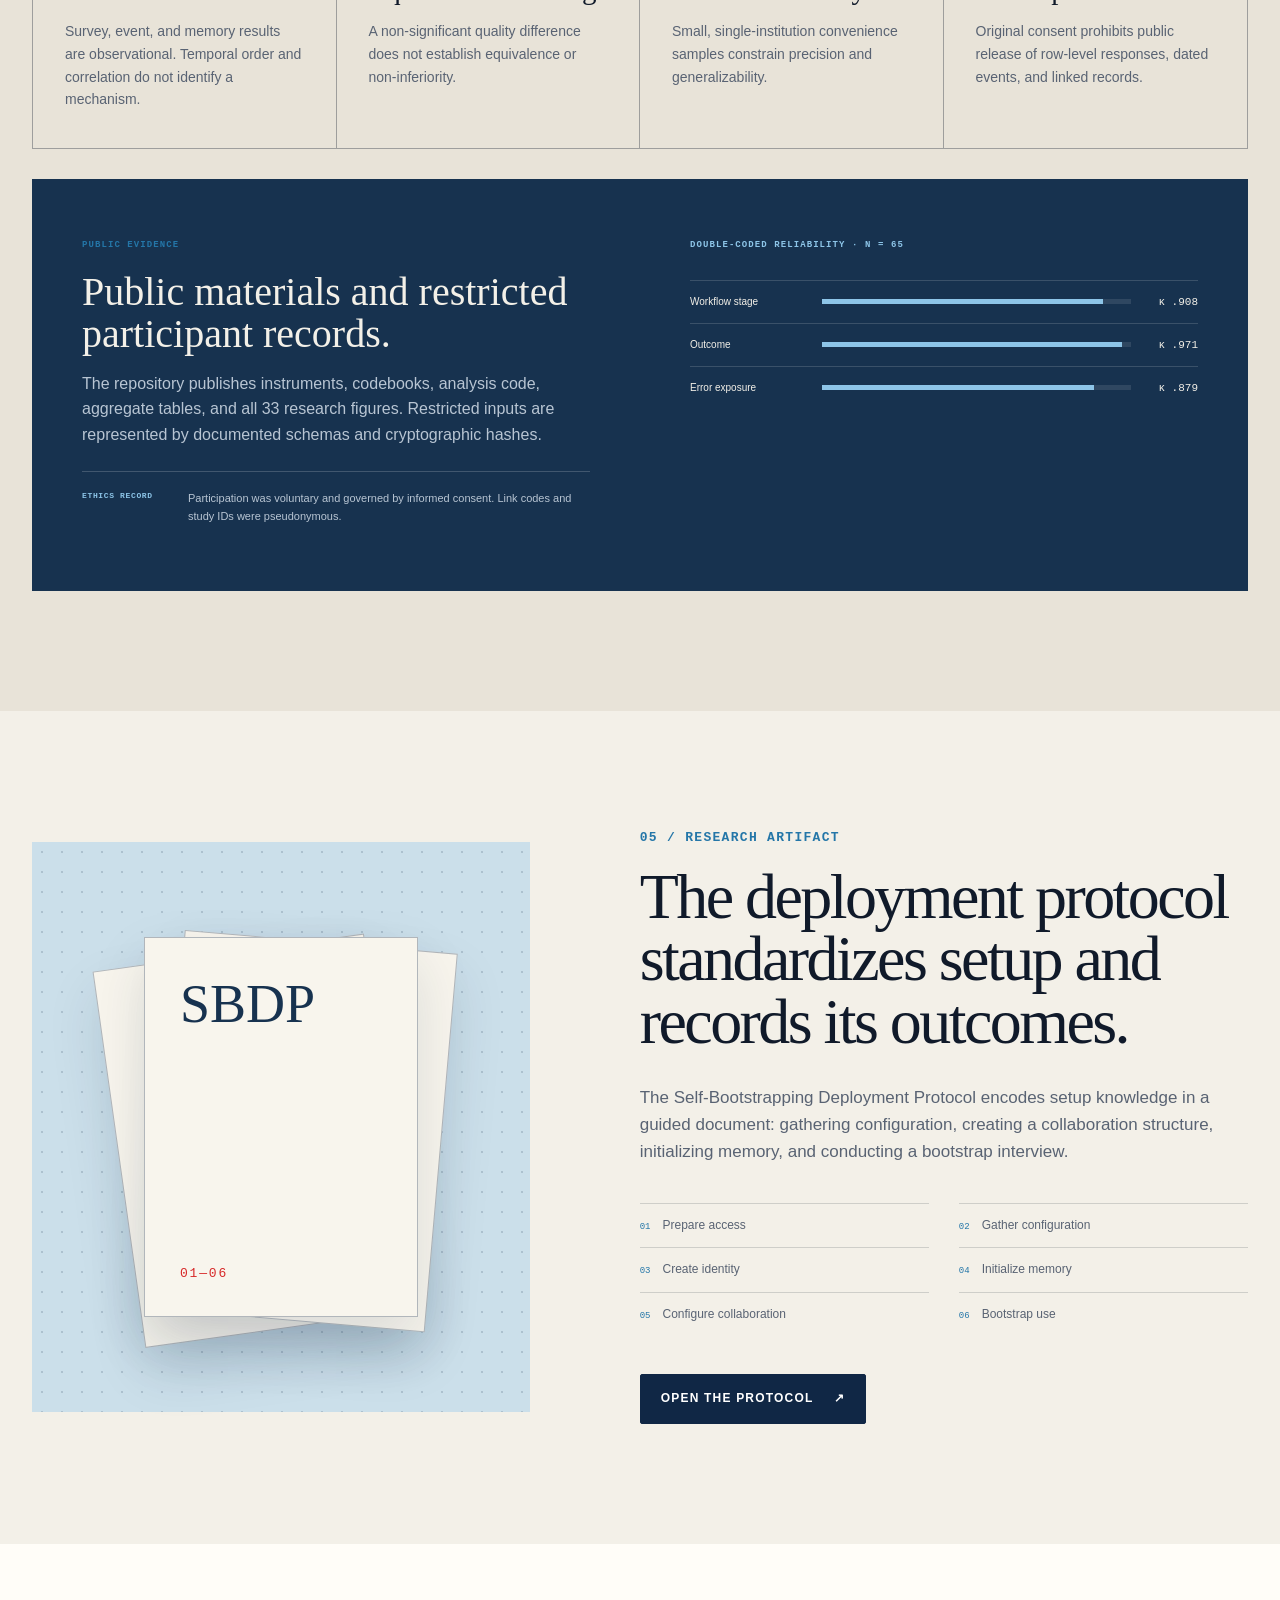
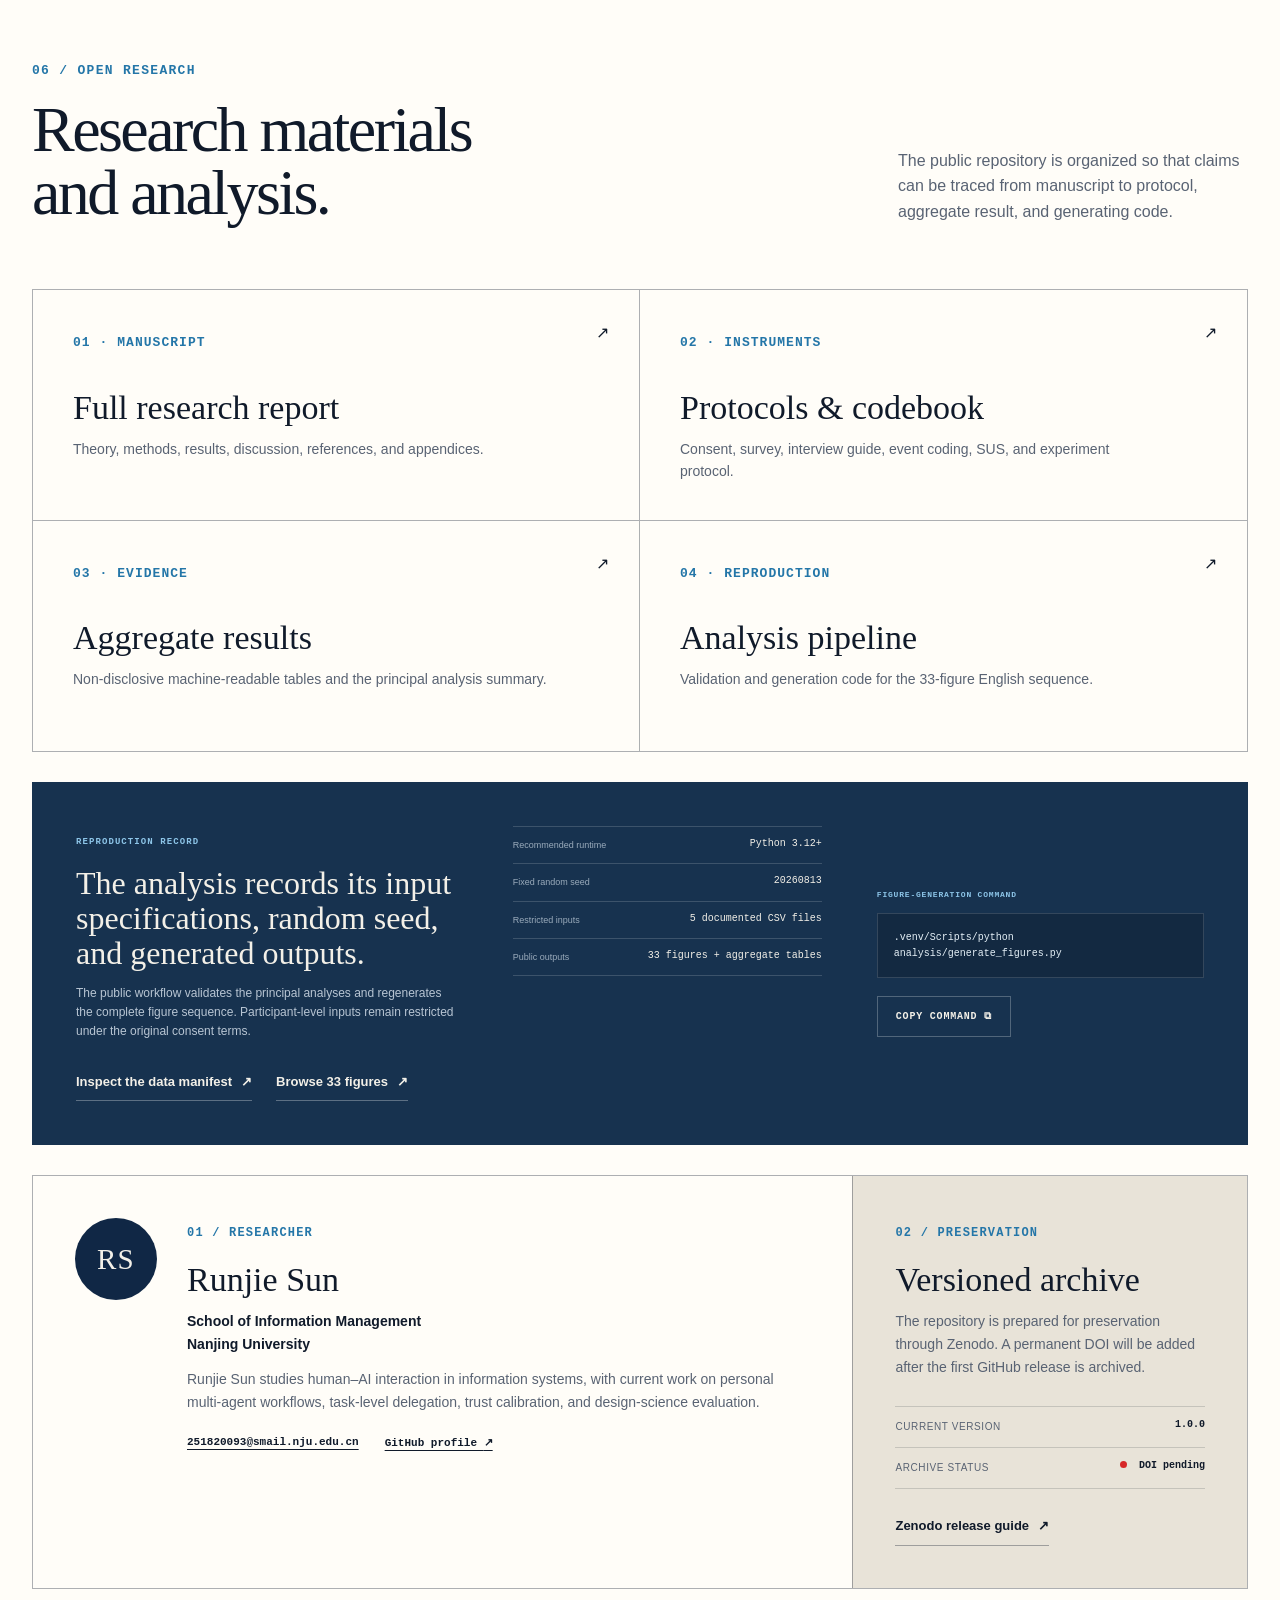
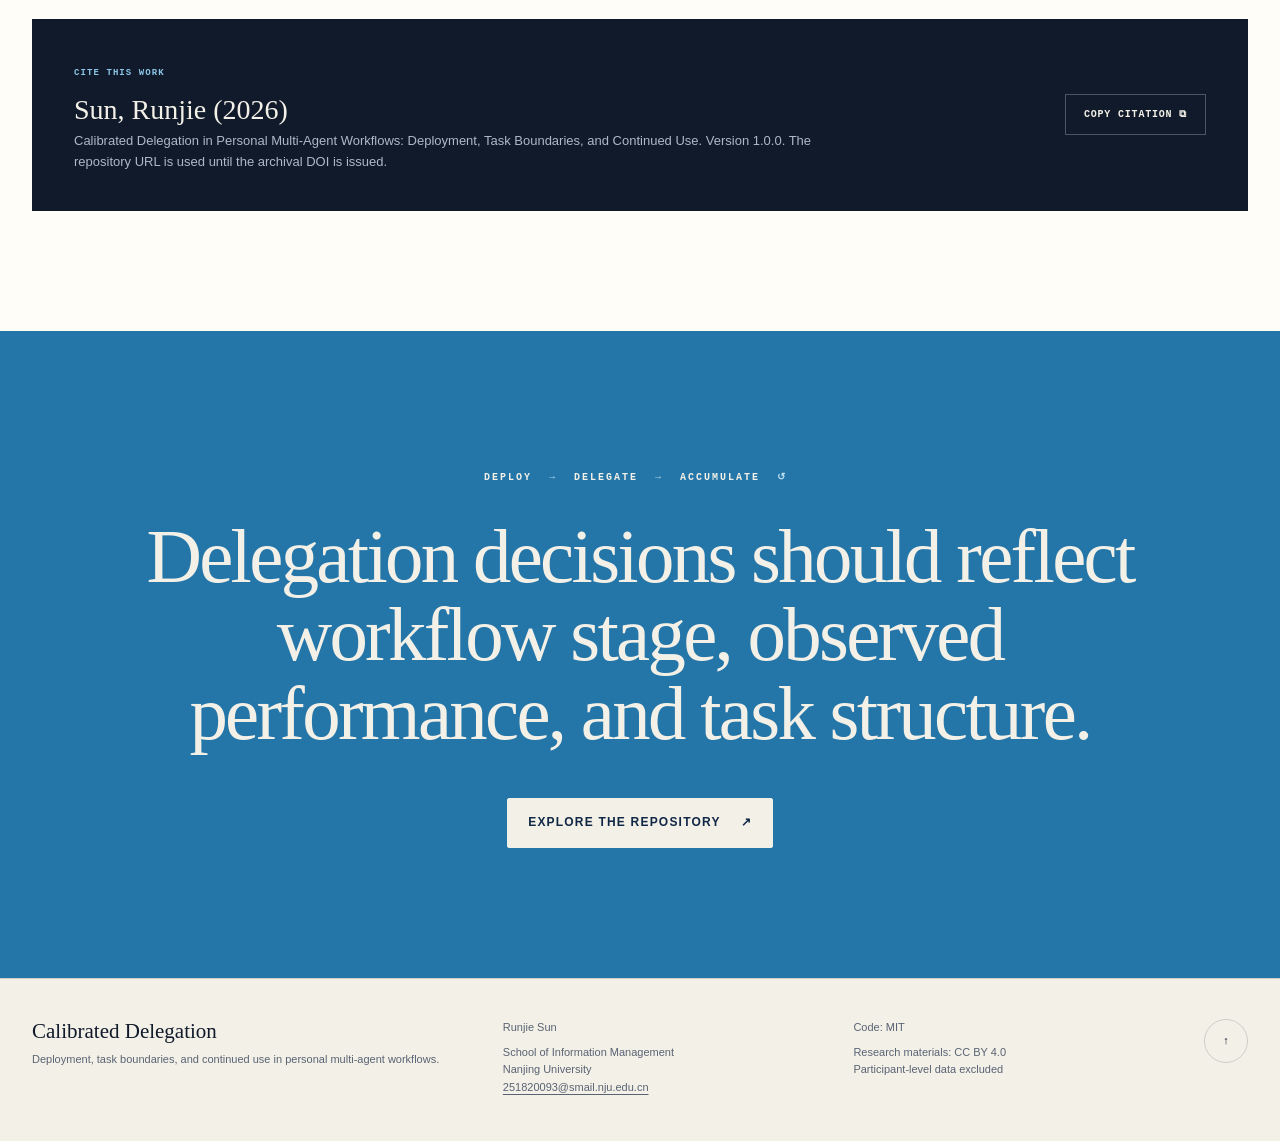
==== commit f3bbba8a: "add more information of the author" ====
--- a/website/index.html
+++ b/website/index.html
@@ -9,6 +9,7 @@
     <meta name="keywords" content="multi-agent systems, human-AI interaction, task-level delegation, trust calibration, information systems, design science research" />
     <meta name="citation_title" content="Calibrated Delegation in Personal Multi-Agent Workflows: Deployment, Task Boundaries, and Continued Use" />
     <meta name="citation_author" content="Sun, Runjie" />
+    <meta name="citation_author_email" content="251820093@smail.nju.edu.cn" />
     <meta name="citation_publication_date" content="2026/08/13" />
     <link rel="canonical" href="https://sunrunjie.github.io/Calibrated-Delegation-in-Personal-Multi-Agent-Workflows/" />
     <link rel="icon" href="favicon.png" type="image/png" />
@@ -26,7 +27,7 @@
     <link rel="stylesheet" href="styles.css" />
     <script src="script.js" defer></script>
     <script type="application/ld+json">
-      {"@context":"https://schema.org","@type":"ScholarlyArticle","headline":"Calibrated Delegation in Personal Multi-Agent Workflows: Deployment, Task Boundaries, and Continued Use","author":{"@type":"Person","name":"Runjie Sun","affiliation":{"@type":"CollegeOrUniversity","name":"Nanjing University"}},"datePublished":"2026-08-13","keywords":["multi-agent systems","human-AI interaction","task-level delegation","trust calibration","information systems","design science research"],"url":"https://sunrunjie.github.io/Calibrated-Delegation-in-Personal-Multi-Agent-Workflows/","license":"https://creativecommons.org/licenses/by/4.0/"}
+      {"@context":"https://schema.org","@type":"ScholarlyArticle","headline":"Calibrated Delegation in Personal Multi-Agent Workflows: Deployment, Task Boundaries, and Continued Use","author":{"@type":"Person","name":"Runjie Sun","email":"251820093@smail.nju.edu.cn","affiliation":{"@type":"Organization","name":"School of Information Management, Nanjing University","parentOrganization":{"@type":"CollegeOrUniversity","name":"Nanjing University"}},"sameAs":"https://github.com/SunRunJie"},"datePublished":"2026-08-13","keywords":["multi-agent systems","human-AI interaction","task-level delegation","trust calibration","information systems","design science research"],"url":"https://sunrunjie.github.io/Calibrated-Delegation-in-Personal-Multi-Agent-Workflows/","license":"https://creativecommons.org/licenses/by/4.0/"}
     </script>
   </head>
   <body>
@@ -348,8 +349,33 @@
               <button class="copy-button" type="button" data-copy-text=".venv/Scripts/python analysis/generate_figures.py">Copy command <span aria-hidden="true">⧉</span></button>
             </div>
           </div>
+          <div class="researcher-archive-grid">
+            <article class="researcher-profile" aria-labelledby="researcher-name">
+              <div class="researcher-monogram" aria-hidden="true">RS</div>
+              <div class="researcher-copy">
+                <span class="record-label">01 / Researcher</span>
+                <h3 id="researcher-name">Runjie Sun</h3>
+                <p class="researcher-affiliation">School of Information Management<br />Nanjing University</p>
+                <p>Runjie Sun studies human–AI interaction in information systems, with current work on personal multi-agent workflows, task-level delegation, trust calibration, and design-science evaluation.</p>
+                <div class="researcher-links">
+                  <a href="mailto:251820093@smail.nju.edu.cn">251820093@smail.nju.edu.cn</a>
+                  <a href="https://github.com/SunRunJie" target="_blank" rel="me noreferrer">GitHub profile <span aria-hidden="true">↗</span></a>
+                </div>
+              </div>
+            </article>
+            <article class="archive-record" aria-labelledby="archive-title">
+              <span class="record-label">02 / Preservation</span>
+              <h3 id="archive-title">Versioned archive</h3>
+              <p>The repository is prepared for preservation through Zenodo. A permanent DOI will be added after the first GitHub release is archived.</p>
+              <dl>
+                <div><dt>Current version</dt><dd>1.0.0</dd></div>
+                <div><dt>Archive status</dt><dd><i aria-hidden="true"></i> DOI pending</dd></div>
+              </dl>
+              <a class="text-link" href="https://github.com/SunRunJie/Calibrated-Delegation-in-Personal-Multi-Agent-Workflows/blob/main/docs/zenodo-release.md" target="_blank" rel="noreferrer">Zenodo release guide <span aria-hidden="true">↗</span></a>
+            </article>
+          </div>
           <div class="citation-panel">
-            <div><span class="micro-label">Cite this work</span><h3>Sun, Runjie (2026)</h3><p>Calibrated Delegation in Personal Multi-Agent Workflows: Deployment, Task Boundaries, and Continued Use.</p></div>
+            <div><span class="micro-label">Cite this work</span><h3>Sun, Runjie (2026)</h3><p>Calibrated Delegation in Personal Multi-Agent Workflows: Deployment, Task Boundaries, and Continued Use. Version 1.0.0. The repository URL is used until the archival DOI is issued.</p></div>
             <button class="copy-button" type="button" data-copy-citation data-copy-text="Sun, R. (2026). Calibrated Delegation in Personal Multi-Agent Workflows: Deployment, Task Boundaries, and Continued Use. Version 1.0.0. https://github.com/SunRunJie/Calibrated-Delegation-in-Personal-Multi-Agent-Workflows">Copy citation <span aria-hidden="true">⧉</span></button>
           </div>
         </div>
@@ -363,7 +389,7 @@
     <footer class="site-footer">
       <div class="container footer-inner">
         <div><p class="footer-title">Calibrated Delegation</p><p>Deployment, task boundaries, and continued use in personal multi-agent workflows.</p></div>
-        <div><p>Runjie Sun</p><p>School of Information Management<br />Nanjing University</p></div>
+        <div><p>Runjie Sun</p><p>School of Information Management<br />Nanjing University<br /><a href="mailto:251820093@smail.nju.edu.cn">251820093@smail.nju.edu.cn</a></p></div>
         <div><p>Code: MIT</p><p>Research materials: CC BY 4.0<br />Participant-level data excluded</p></div>
         <a href="#top" aria-label="Back to top">↑</a>
       </div>
--- a/website/styles.css
+++ b/website/styles.css
@@ -320,6 +320,21 @@
 .reproduction-command > span { color: var(--sky); font: 700 8px var(--mono); letter-spacing: .1em; text-transform: uppercase; }
 .reproduction-command code { display: block; margin: 14px 0 18px; padding: 16px; color: #e5f0f7; background: rgba(0,0,0,.18); border: 1px solid rgba(255,255,255,.14); font: 10px/1.55 var(--mono); overflow-wrap: anywhere; }
 .reproduction-command .copy-button { align-self: flex-start; }
+.researcher-archive-grid { display: grid; grid-template-columns: 1.35fr .65fr; margin-top: 30px; border: 1px solid var(--line-strong); }
+.researcher-profile { display: grid; grid-template-columns: 82px minmax(0, 1fr); gap: 30px; padding: 42px; }
+.researcher-monogram { display: grid; width: 82px; height: 82px; place-items: center; color: #f3f0e8; background: #102745; border-radius: 50%; font: 400 29px var(--display); letter-spacing: .04em; }
+.record-label { color: var(--blue); font: 700 12px/1 var(--mono); letter-spacing: .1em; text-transform: uppercase; }
+.researcher-copy h3, .archive-record h3 { margin: 18px 0 8px; font: 400 34px/1.05 var(--display); }
+.researcher-affiliation { color: var(--ink) !important; font-weight: 650; }
+.researcher-copy > p, .archive-record > p { max-width: 650px; margin: 12px 0 0; color: var(--muted); font-size: 14px; line-height: 1.65; }
+.researcher-links { display: flex; flex-wrap: wrap; gap: 10px 26px; margin-top: 22px; }
+.researcher-links a { color: var(--ink); font: 700 11px var(--mono); overflow-wrap: anywhere; text-underline-offset: 4px; }
+.archive-record { padding: 42px; background: var(--paper-deep); border-left: 1px solid var(--line-strong); }
+.archive-record dl { margin: 27px 0 19px; border-top: 1px solid var(--line); }
+.archive-record dl div { display: flex; justify-content: space-between; gap: 20px; padding: 12px 0; border-bottom: 1px solid var(--line); }
+.archive-record dt { color: var(--muted); font-size: 10px; text-transform: uppercase; letter-spacing: .06em; }
+.archive-record dd { margin: 0; font: 700 10px var(--mono); }
+.archive-record dd i { display: inline-block; width: 7px; height: 7px; margin-right: 6px; background: var(--red); border-radius: 50%; }
 .citation-panel { display: grid; grid-template-columns: 1fr auto; gap: 40px; align-items: center; margin-top: 30px; padding: 38px 42px; color: #f3f0e8; background: #101a2a; }
 .citation-panel .micro-label { color: var(--sky); }
 .citation-panel h3 { margin: 12px 0 5px; font: 400 28px var(--display); }
@@ -346,6 +361,7 @@
 .site-footer { padding: 40px 0; border-top: 1px solid var(--line); }
 .footer-inner { display: grid; grid-template-columns: 1.4fr 1fr 1fr auto; gap: 50px; color: var(--muted); font-size: 11px; }
 .footer-inner p { margin: 0 0 7px; }
+.footer-inner p a { overflow-wrap: anywhere; text-underline-offset: 3px; }
 .footer-title { color: var(--ink); font: 400 21px var(--display); }
 .footer-inner > a { display: grid; width: 44px; height: 44px; place-items: center; color: var(--ink); border: 1px solid var(--line); border-radius: 50%; text-decoration: none; }
 
@@ -374,6 +390,8 @@
   .theory-grid article:nth-child(-n+2) { border-bottom: 1px solid var(--line-strong); }
   .reproduction-record { grid-template-columns: 1fr 1fr; }
   .reproduction-command { grid-column: 1 / -1; }
+  .researcher-archive-grid { grid-template-columns: 1fr; }
+  .archive-record { border-top: 1px solid var(--line-strong); border-left: 0; }
   .artifact-visual { min-height: 480px; }
   .footer-inner { grid-template-columns: 1fr 1fr; }
   .dda-grid { grid-template-columns: 1fr; gap: 14px; }
@@ -436,6 +454,8 @@
   .citation-panel { grid-template-columns: 1fr; padding: 28px 22px; }
   .reproduction-record { grid-template-columns: 1fr; gap: 34px; padding: 30px 22px; }
   .reproduction-command { grid-column: auto; }
+  .researcher-profile { grid-template-columns: 1fr; padding: 30px 22px; }
+  .archive-record { padding: 30px 22px; }
   .closing { padding: 90px 0; }
   .footer-inner { grid-template-columns: 1fr; gap: 24px; }
 }
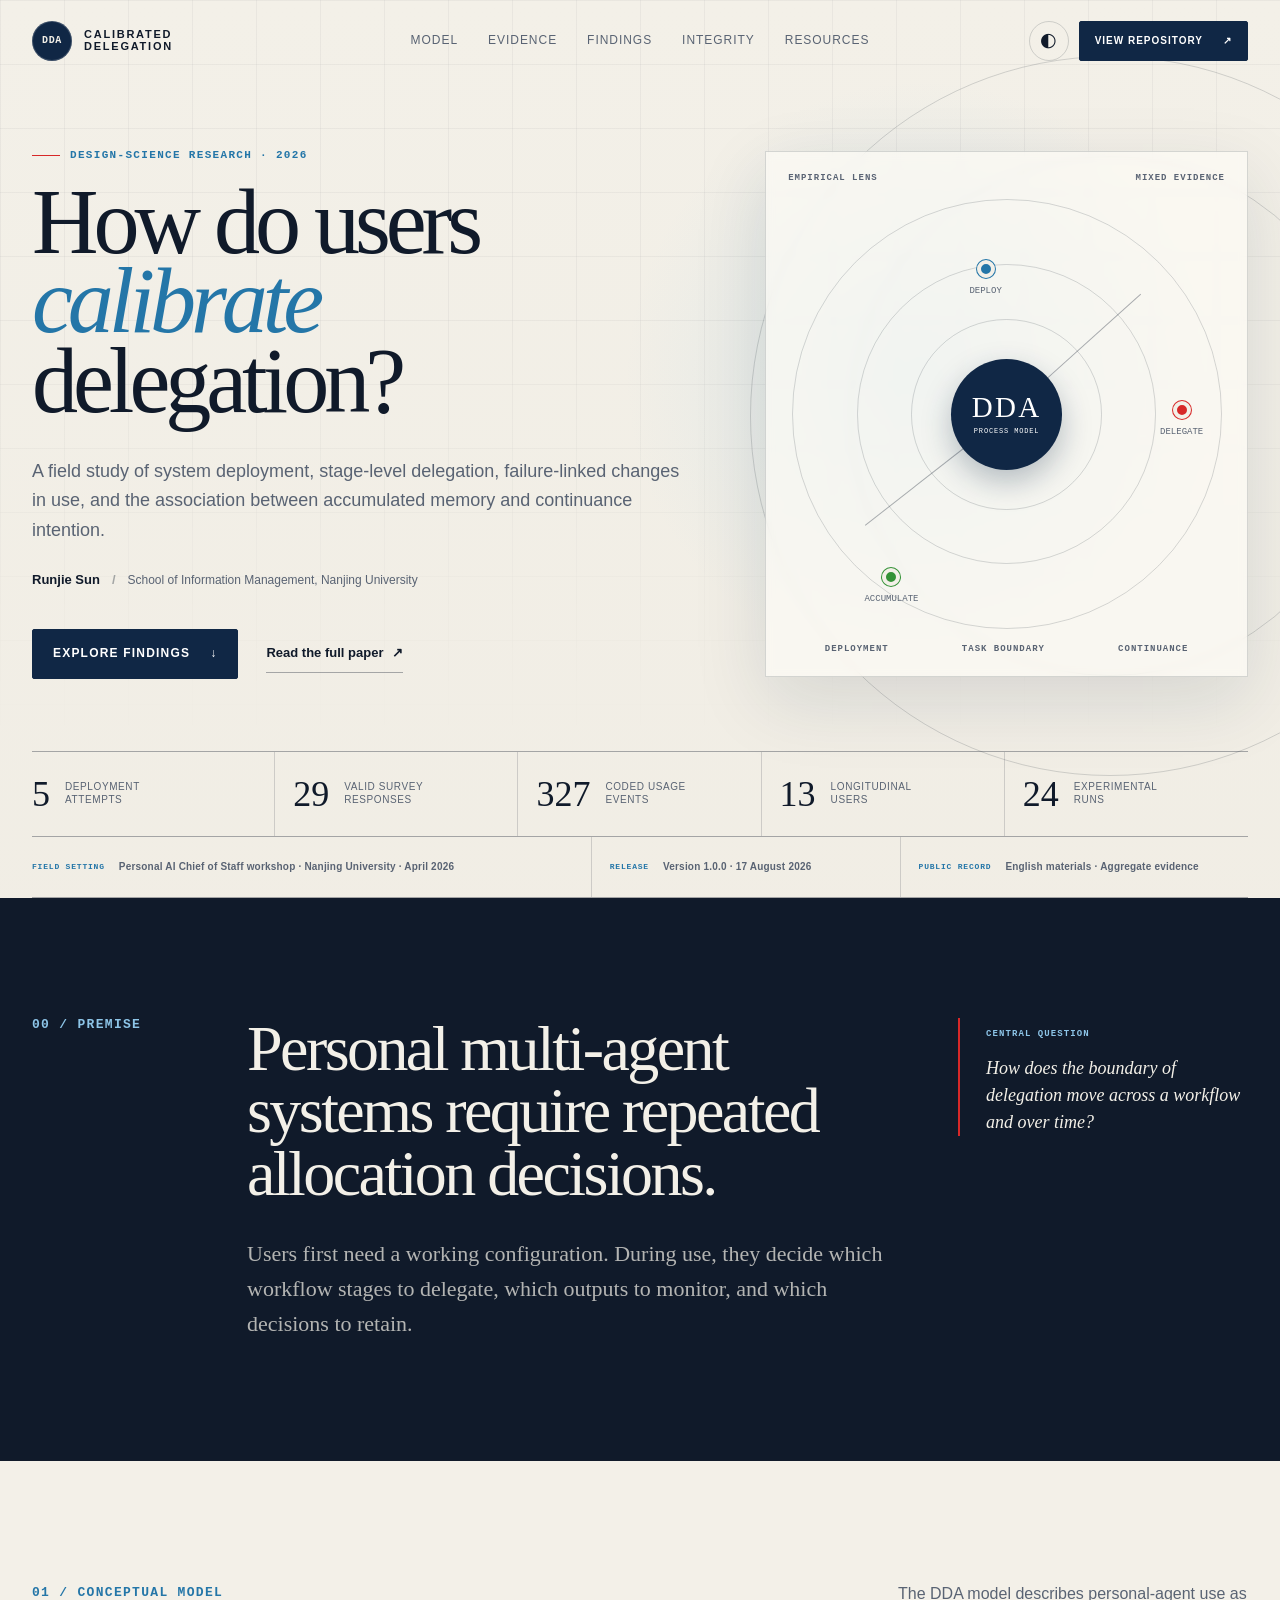
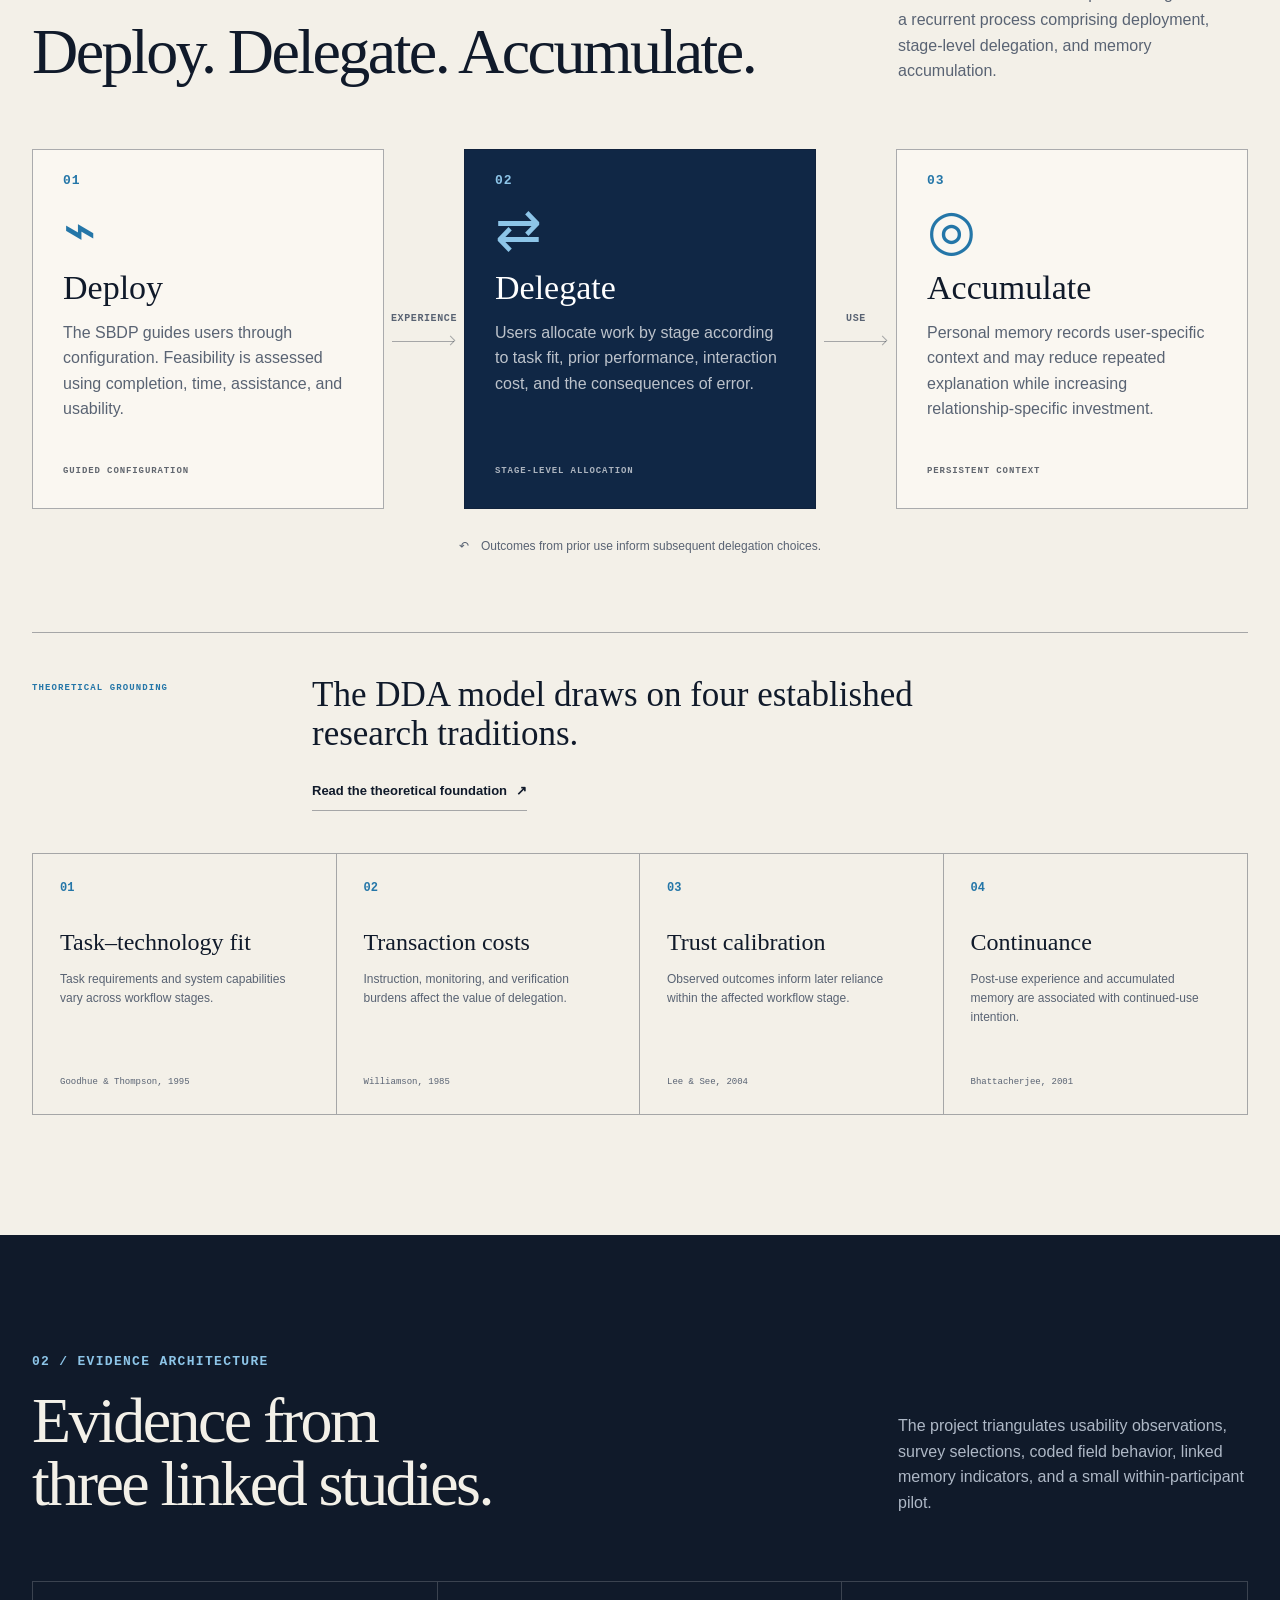
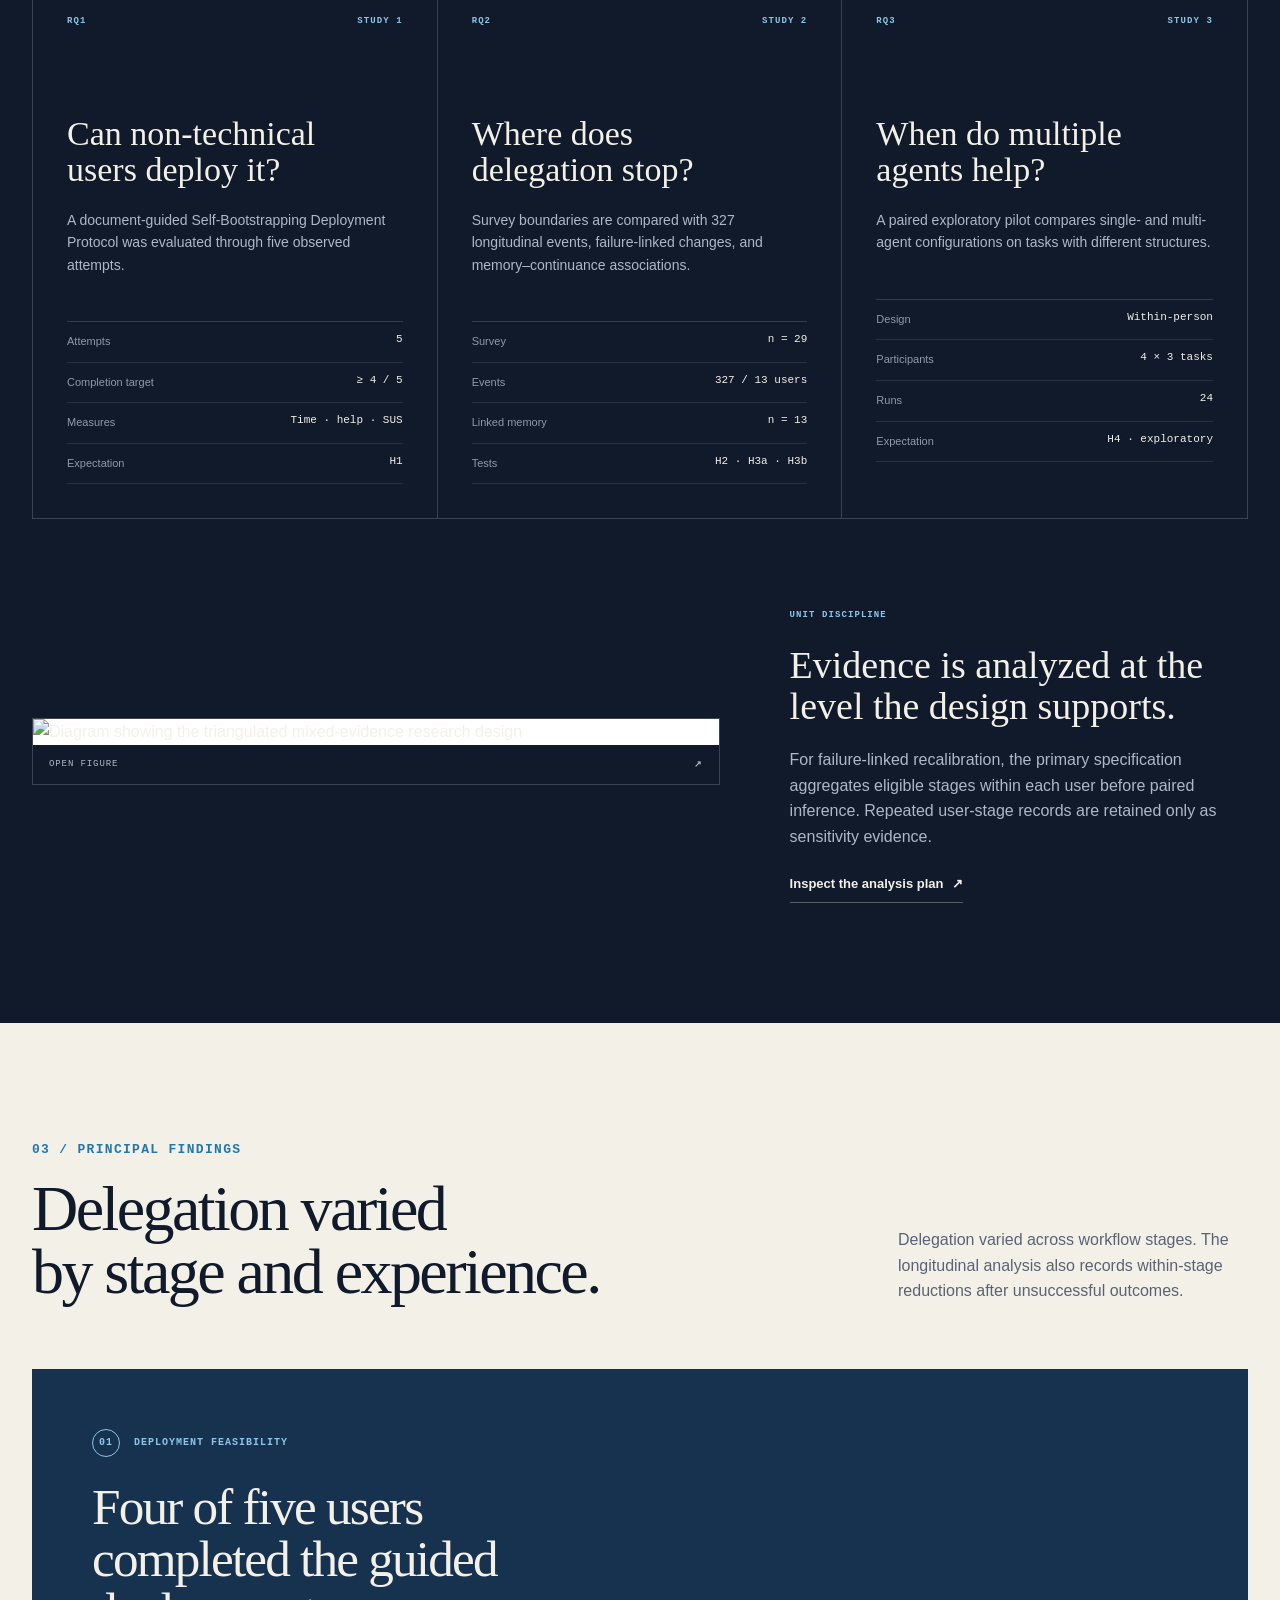
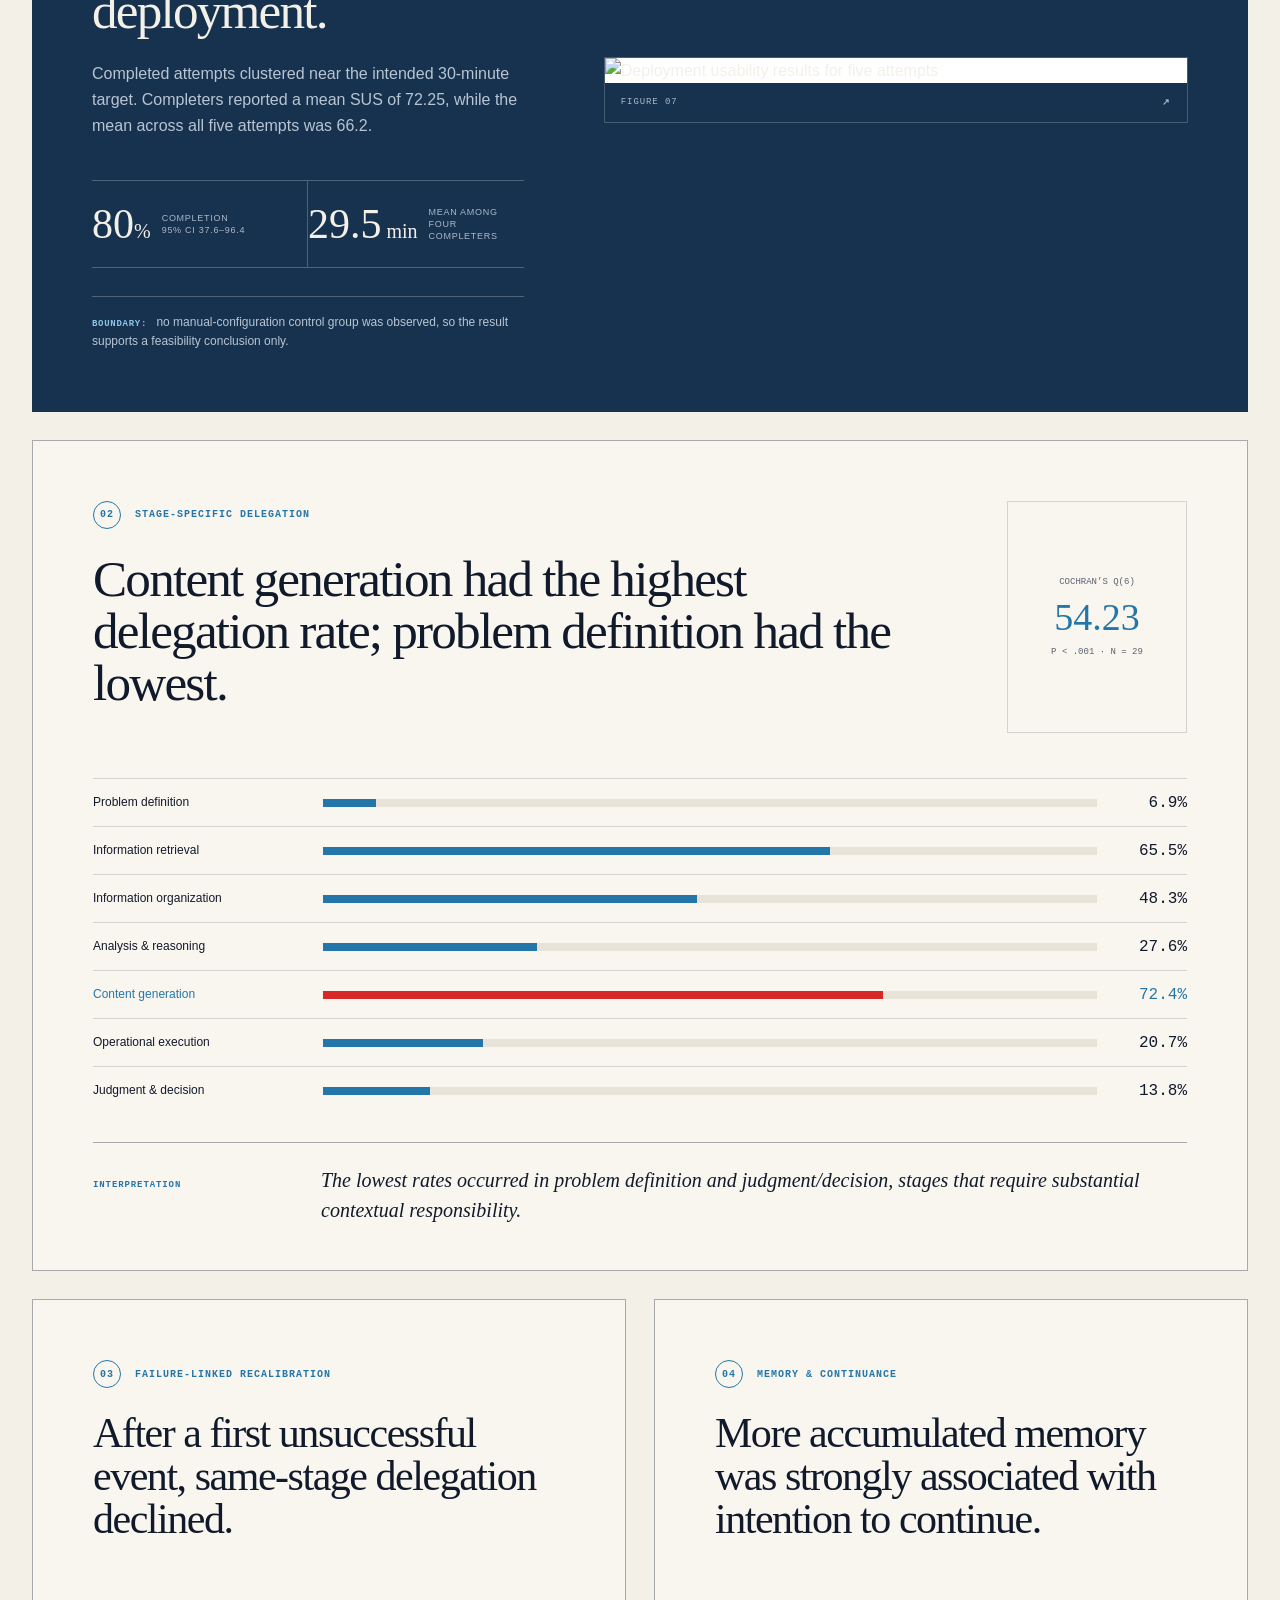
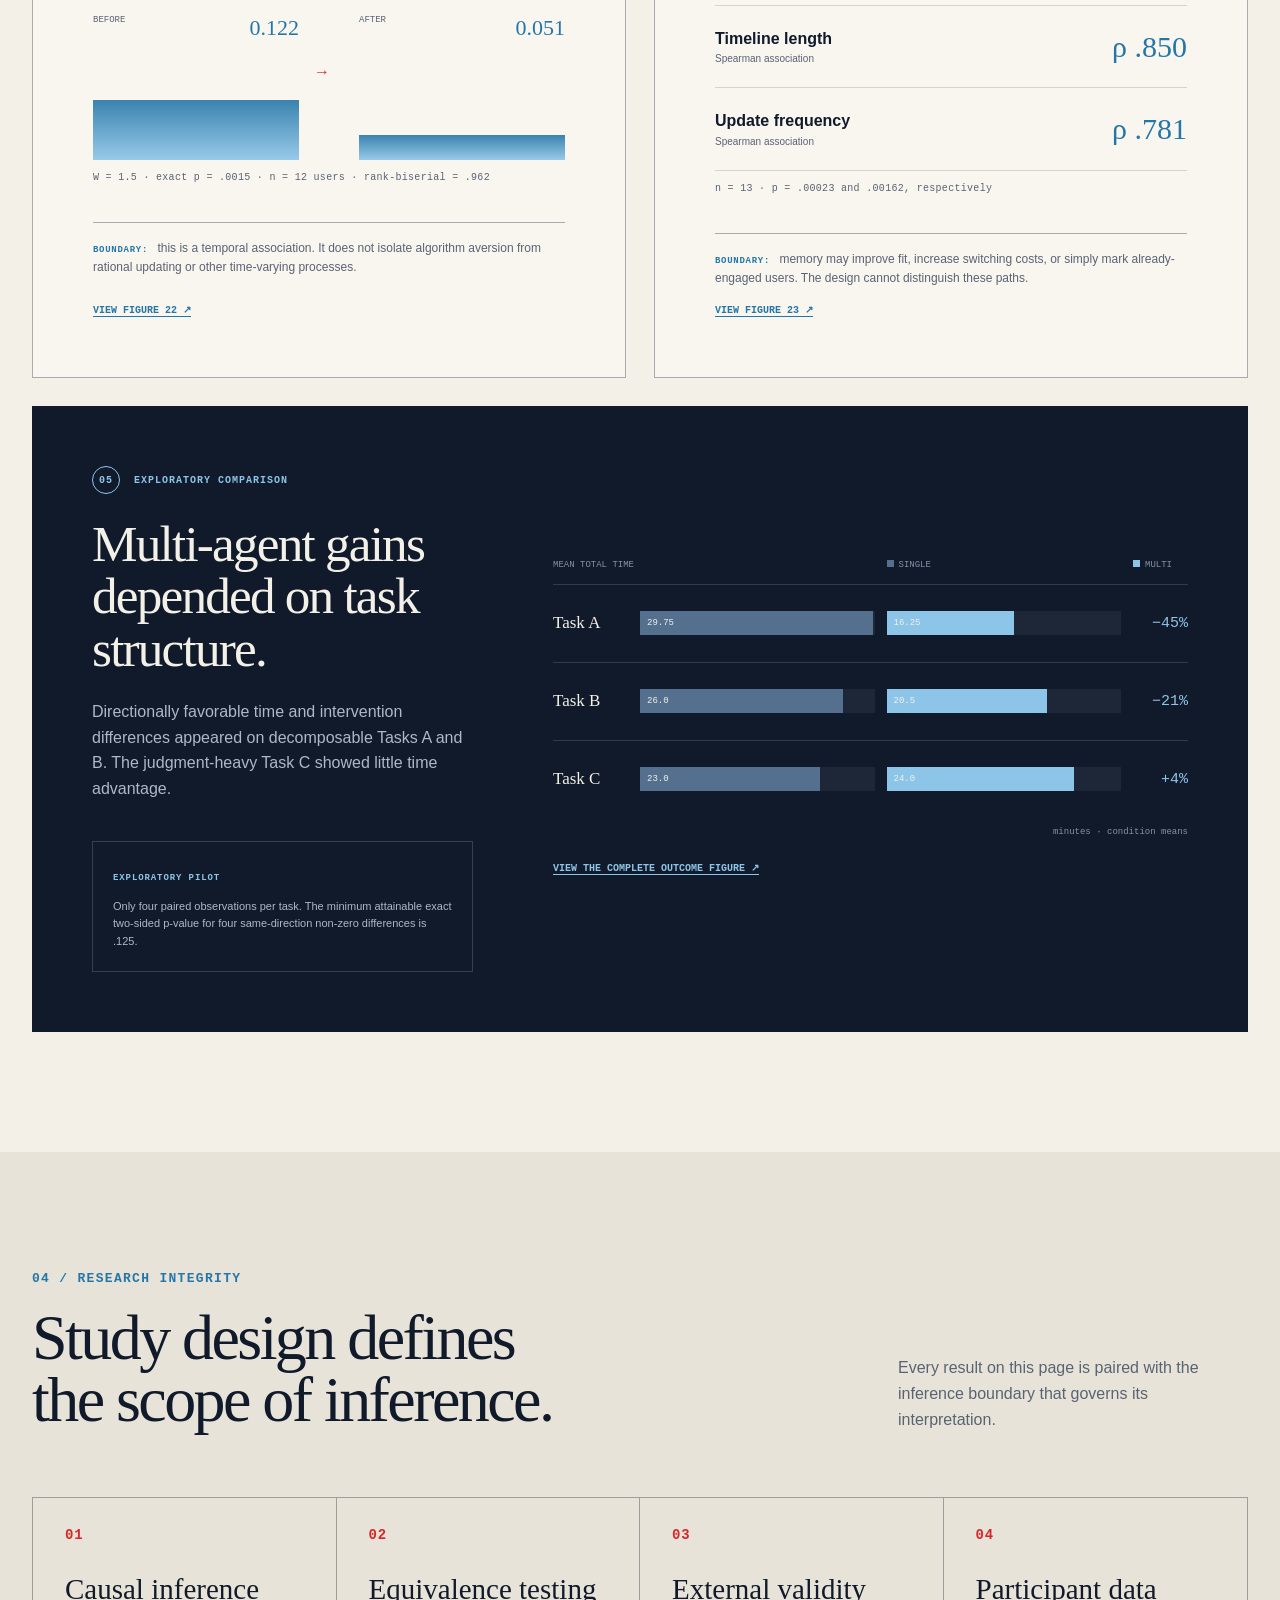
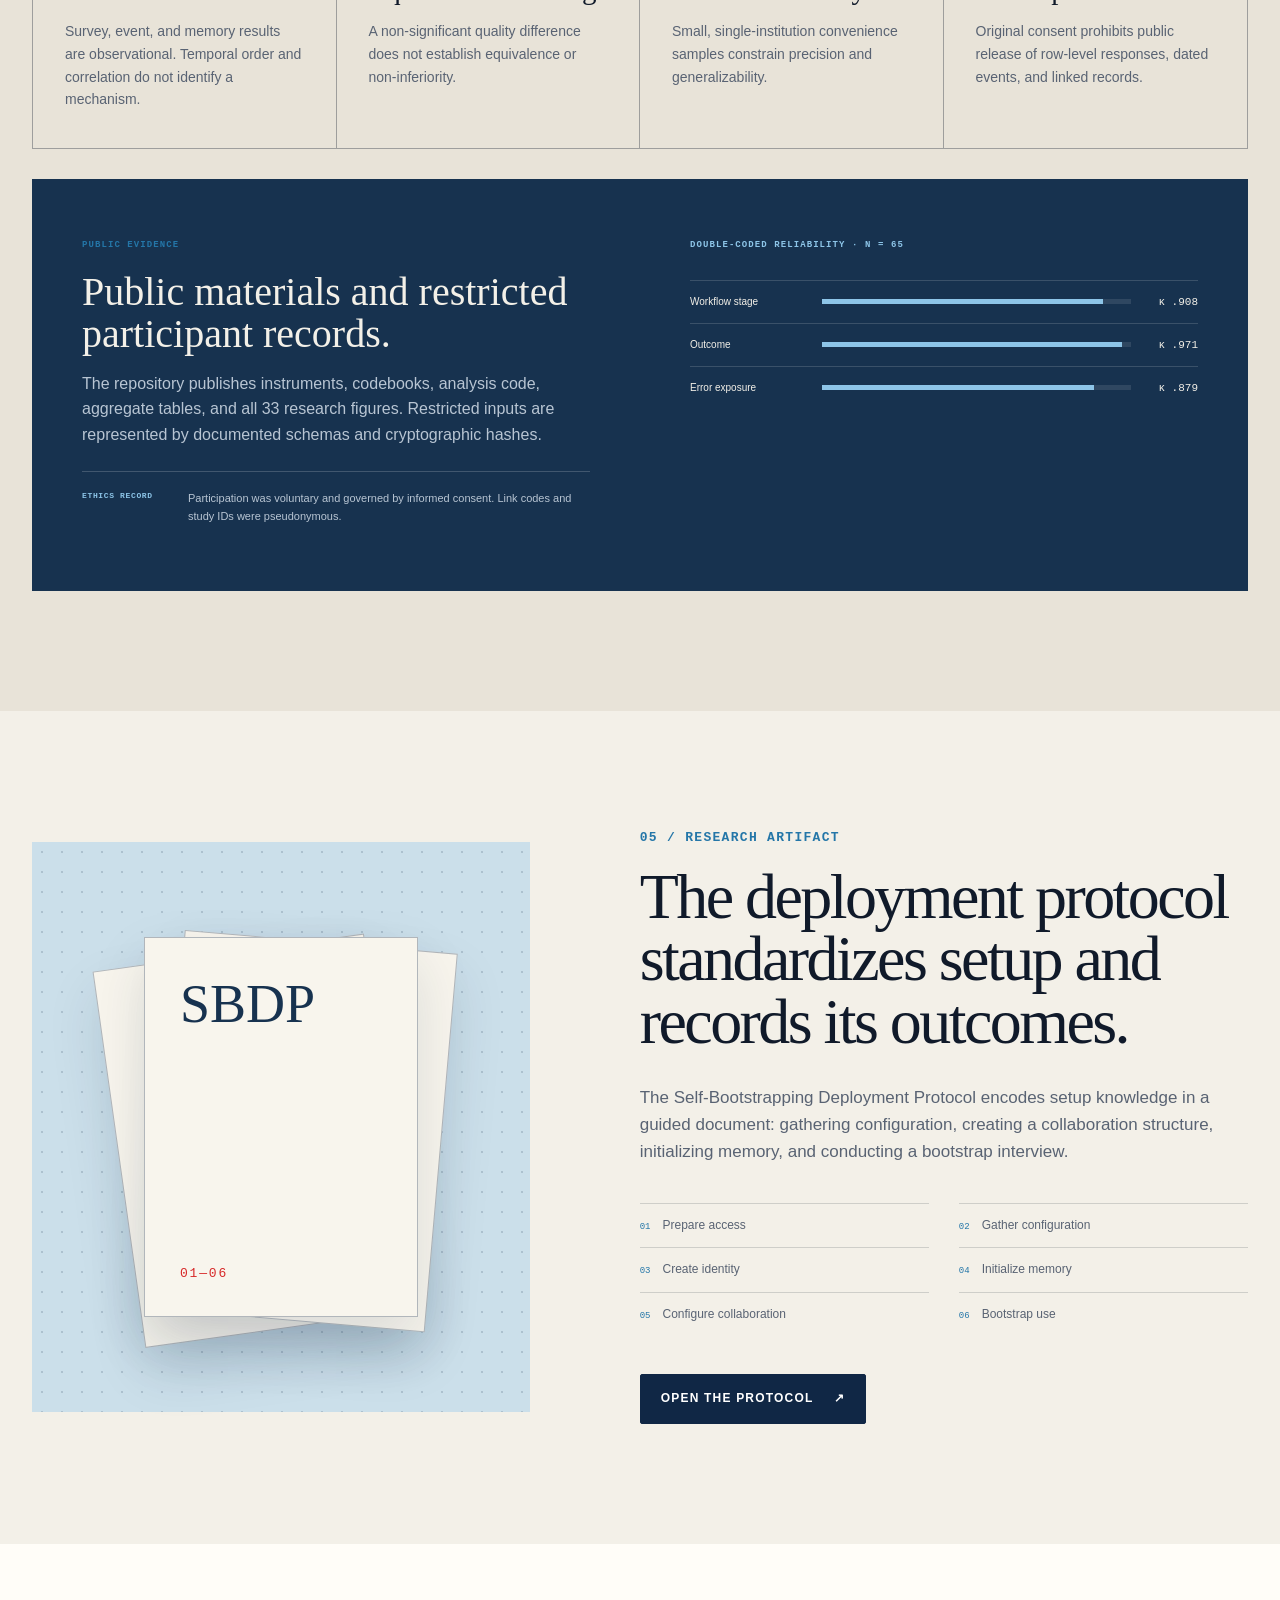
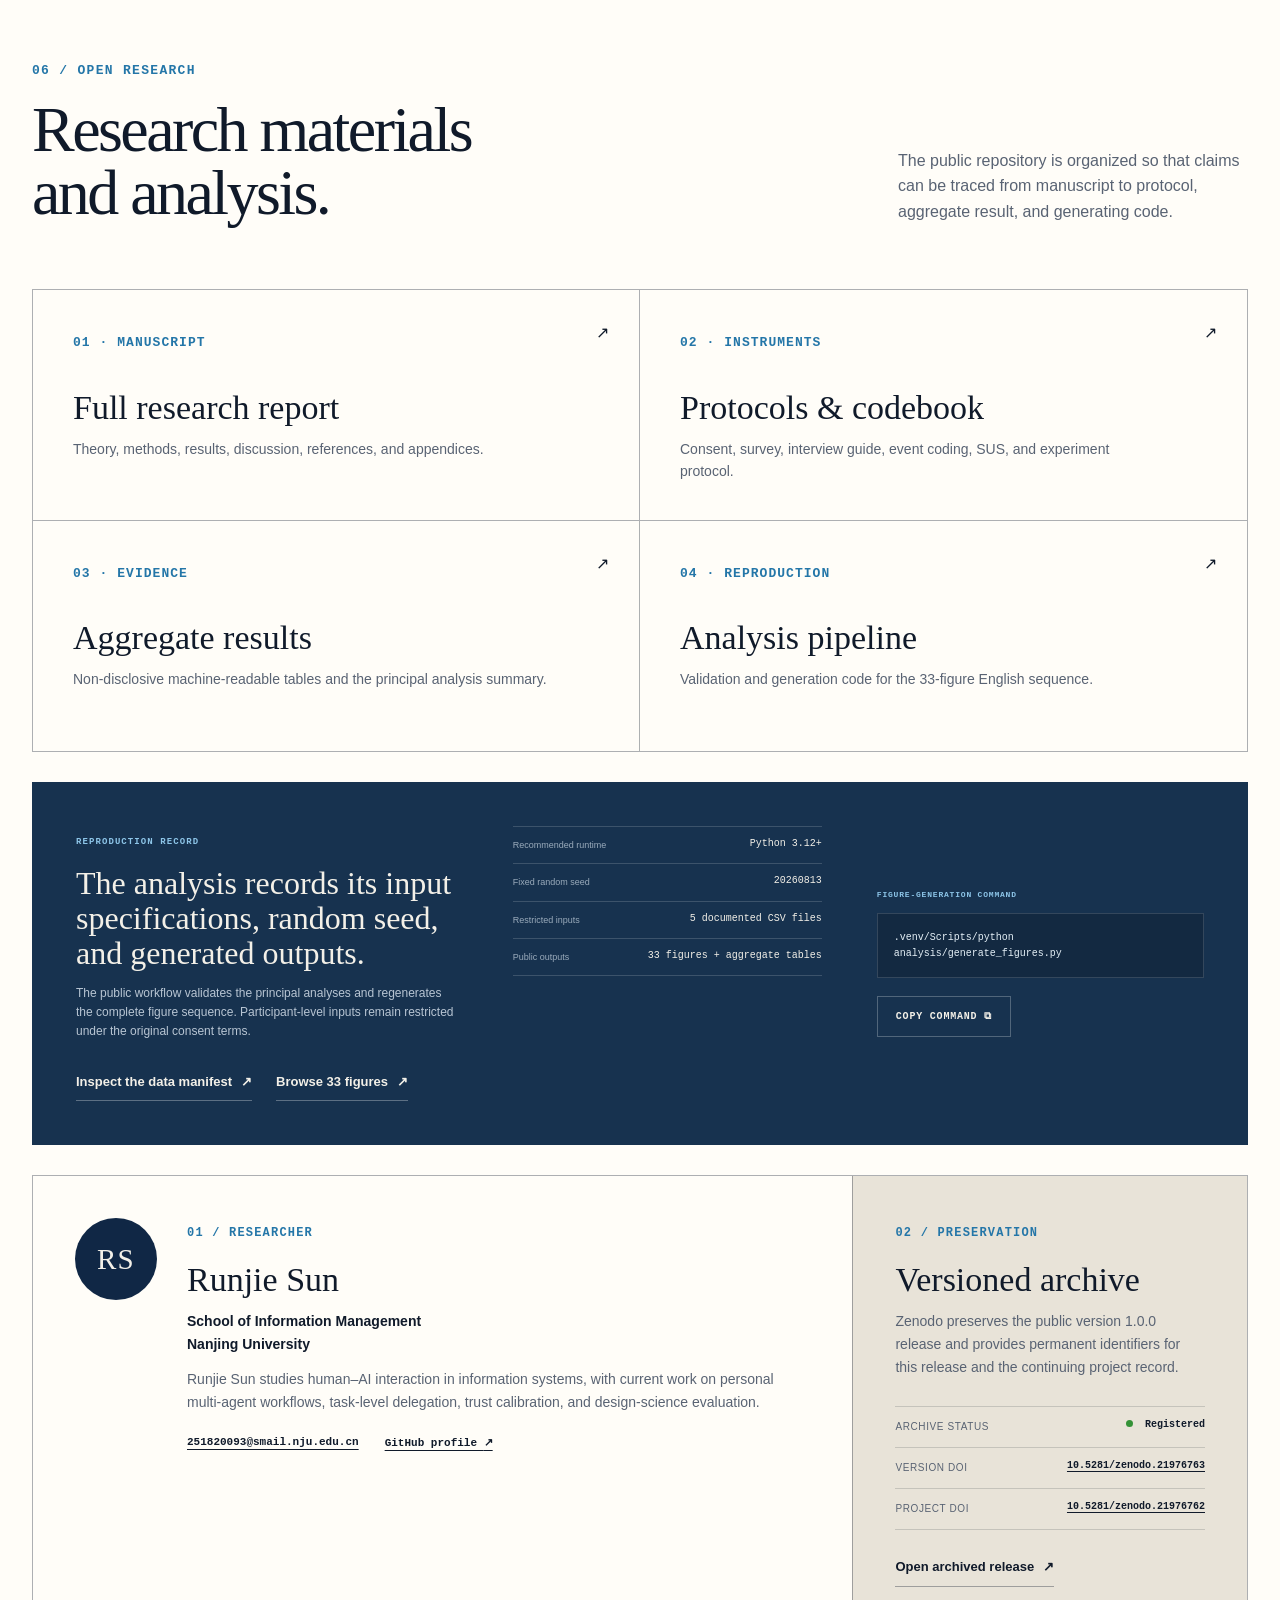
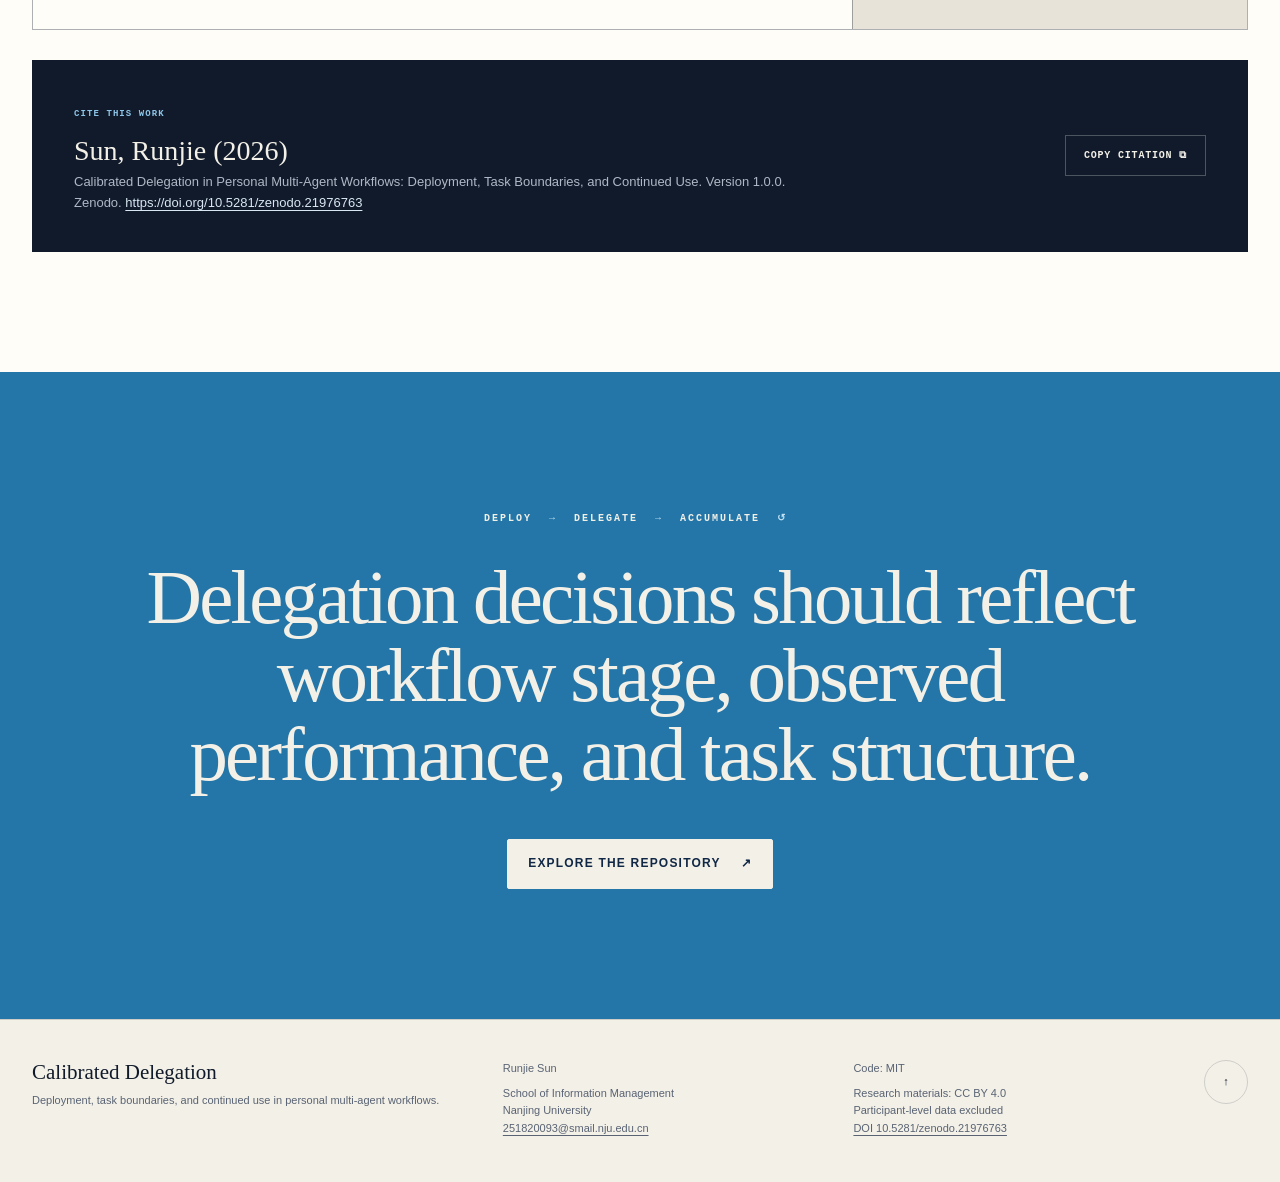
==== commit 69666f2b: "Register Zenodo DOI across project metadata" ====
--- a/website/index.html
+++ b/website/index.html
@@ -10,7 +10,8 @@
     <meta name="citation_title" content="Calibrated Delegation in Personal Multi-Agent Workflows: Deployment, Task Boundaries, and Continued Use" />
     <meta name="citation_author" content="Sun, Runjie" />
     <meta name="citation_author_email" content="251820093@smail.nju.edu.cn" />
-    <meta name="citation_publication_date" content="2026/08/13" />
+    <meta name="citation_publication_date" content="2026/08/17" />
+    <meta name="citation_doi" content="10.5281/zenodo.21976763" />
     <link rel="canonical" href="https://sunrunjie.github.io/Calibrated-Delegation-in-Personal-Multi-Agent-Workflows/" />
     <link rel="icon" href="favicon.png" type="image/png" />
     <meta property="og:title" content="Calibrated Delegation" />
@@ -27,7 +28,7 @@
     <link rel="stylesheet" href="styles.css" />
     <script src="script.js" defer></script>
     <script type="application/ld+json">
-      {"@context":"https://schema.org","@type":"ScholarlyArticle","headline":"Calibrated Delegation in Personal Multi-Agent Workflows: Deployment, Task Boundaries, and Continued Use","author":{"@type":"Person","name":"Runjie Sun","email":"251820093@smail.nju.edu.cn","affiliation":{"@type":"Organization","name":"School of Information Management, Nanjing University","parentOrganization":{"@type":"CollegeOrUniversity","name":"Nanjing University"}},"sameAs":"https://github.com/SunRunJie"},"datePublished":"2026-08-13","keywords":["multi-agent systems","human-AI interaction","task-level delegation","trust calibration","information systems","design science research"],"url":"https://sunrunjie.github.io/Calibrated-Delegation-in-Personal-Multi-Agent-Workflows/","license":"https://creativecommons.org/licenses/by/4.0/"}
+      {"@context":"https://schema.org","@type":"ScholarlyArticle","headline":"Calibrated Delegation in Personal Multi-Agent Workflows: Deployment, Task Boundaries, and Continued Use","author":{"@type":"Person","name":"Runjie Sun","email":"251820093@smail.nju.edu.cn","affiliation":{"@type":"Organization","name":"School of Information Management, Nanjing University","parentOrganization":{"@type":"CollegeOrUniversity","name":"Nanjing University"}},"sameAs":"https://github.com/SunRunJie"},"datePublished":"2026-08-17","version":"1.0.0","identifier":{"@type":"PropertyValue","propertyID":"DOI","value":"10.5281/zenodo.21976763"},"sameAs":"https://doi.org/10.5281/zenodo.21976763","keywords":["multi-agent systems","human-AI interaction","task-level delegation","trust calibration","information systems","design science research"],"url":"https://sunrunjie.github.io/Calibrated-Delegation-in-Personal-Multi-Agent-Workflows/","license":"https://creativecommons.org/licenses/by/4.0/"}
     </script>
   </head>
   <body>
@@ -100,7 +101,7 @@
         </div>
         <div class="container hero-record" aria-label="Research record">
           <div><span>Field setting</span><strong>Personal AI Chief of Staff workshop · Nanjing University · April 2026</strong></div>
-          <div><span>Release</span><strong>Version 1.0.0 · 13 August 2026</strong></div>
+          <div><span>Release</span><strong>Version 1.0.0 · 17 August 2026</strong></div>
           <div><span>Public record</span><strong>English materials · Aggregate evidence</strong></div>
         </div>
       </section>
@@ -366,17 +367,18 @@
             <article class="archive-record" aria-labelledby="archive-title">
               <span class="record-label">02 / Preservation</span>
               <h3 id="archive-title">Versioned archive</h3>
-              <p>The repository is prepared for preservation through Zenodo. A permanent DOI will be added after the first GitHub release is archived.</p>
+              <p>Zenodo preserves the public version 1.0.0 release and provides permanent identifiers for this release and the continuing project record.</p>
               <dl>
-                <div><dt>Current version</dt><dd>1.0.0</dd></div>
-                <div><dt>Archive status</dt><dd><i aria-hidden="true"></i> DOI pending</dd></div>
+                <div><dt>Archive status</dt><dd class="registered"><i aria-hidden="true"></i> Registered</dd></div>
+                <div><dt>Version DOI</dt><dd><a href="https://doi.org/10.5281/zenodo.21976763" target="_blank" rel="noreferrer">10.5281/zenodo.21976763</a></dd></div>
+                <div><dt>Project DOI</dt><dd><a href="https://doi.org/10.5281/zenodo.21976762" target="_blank" rel="noreferrer">10.5281/zenodo.21976762</a></dd></div>
               </dl>
-              <a class="text-link" href="https://github.com/SunRunJie/Calibrated-Delegation-in-Personal-Multi-Agent-Workflows/blob/main/docs/zenodo-release.md" target="_blank" rel="noreferrer">Zenodo release guide <span aria-hidden="true">↗</span></a>
+              <a class="text-link" href="https://doi.org/10.5281/zenodo.21976763" target="_blank" rel="noreferrer">Open archived release <span aria-hidden="true">↗</span></a>
             </article>
           </div>
           <div class="citation-panel">
-            <div><span class="micro-label">Cite this work</span><h3>Sun, Runjie (2026)</h3><p>Calibrated Delegation in Personal Multi-Agent Workflows: Deployment, Task Boundaries, and Continued Use. Version 1.0.0. The repository URL is used until the archival DOI is issued.</p></div>
-            <button class="copy-button" type="button" data-copy-citation data-copy-text="Sun, R. (2026). Calibrated Delegation in Personal Multi-Agent Workflows: Deployment, Task Boundaries, and Continued Use. Version 1.0.0. https://github.com/SunRunJie/Calibrated-Delegation-in-Personal-Multi-Agent-Workflows">Copy citation <span aria-hidden="true">⧉</span></button>
+            <div><span class="micro-label">Cite this work</span><h3>Sun, Runjie (2026)</h3><p>Calibrated Delegation in Personal Multi-Agent Workflows: Deployment, Task Boundaries, and Continued Use. Version 1.0.0. Zenodo. <a href="https://doi.org/10.5281/zenodo.21976763" target="_blank" rel="noreferrer">https://doi.org/10.5281/zenodo.21976763</a></p></div>
+            <button class="copy-button" type="button" data-copy-citation data-copy-text="Sun, R. (2026). Calibrated Delegation in Personal Multi-Agent Workflows: Deployment, Task Boundaries, and Continued Use (Version 1.0.0) [Software]. Zenodo. https://doi.org/10.5281/zenodo.21976763">Copy citation <span aria-hidden="true">⧉</span></button>
           </div>
         </div>
       </section>
@@ -390,7 +392,7 @@
       <div class="container footer-inner">
         <div><p class="footer-title">Calibrated Delegation</p><p>Deployment, task boundaries, and continued use in personal multi-agent workflows.</p></div>
         <div><p>Runjie Sun</p><p>School of Information Management<br />Nanjing University<br /><a href="mailto:251820093@smail.nju.edu.cn">251820093@smail.nju.edu.cn</a></p></div>
-        <div><p>Code: MIT</p><p>Research materials: CC BY 4.0<br />Participant-level data excluded</p></div>
+        <div><p>Code: MIT</p><p>Research materials: CC BY 4.0<br />Participant-level data excluded<br /><a href="https://doi.org/10.5281/zenodo.21976763" target="_blank" rel="noreferrer">DOI 10.5281/zenodo.21976763</a></p></div>
         <a href="#top" aria-label="Back to top">↑</a>
       </div>
     </footer>
--- a/website/styles.css
+++ b/website/styles.css
@@ -335,10 +335,13 @@
 .archive-record dt { color: var(--muted); font-size: 10px; text-transform: uppercase; letter-spacing: .06em; }
 .archive-record dd { margin: 0; font: 700 10px var(--mono); }
 .archive-record dd i { display: inline-block; width: 7px; height: 7px; margin-right: 6px; background: var(--red); border-radius: 50%; }
+.archive-record dd.registered i { background: var(--green); }
+.archive-record dd a { overflow-wrap: anywhere; text-underline-offset: 3px; }
 .citation-panel { display: grid; grid-template-columns: 1fr auto; gap: 40px; align-items: center; margin-top: 30px; padding: 38px 42px; color: #f3f0e8; background: #101a2a; }
 .citation-panel .micro-label { color: var(--sky); }
 .citation-panel h3 { margin: 12px 0 5px; font: 400 28px var(--display); }
 .citation-panel p { max-width: 750px; margin: 0; color: #aeb8c6; font-size: 13px; }
+.citation-panel p a { color: #d8e7f1; overflow-wrap: anywhere; text-underline-offset: 3px; }
 .copy-button { padding: 14px 18px; color: #f3f0e8; background: transparent; border: 1px solid rgba(255,255,255,.25); font: 700 10px var(--mono); letter-spacing: .08em; text-transform: uppercase; cursor: pointer; }
 .copy-button:hover { color: #101a2a; background: var(--sky); }
 .closing { padding: 130px 0; color: #f3f0e8; background: #2476a8; }
